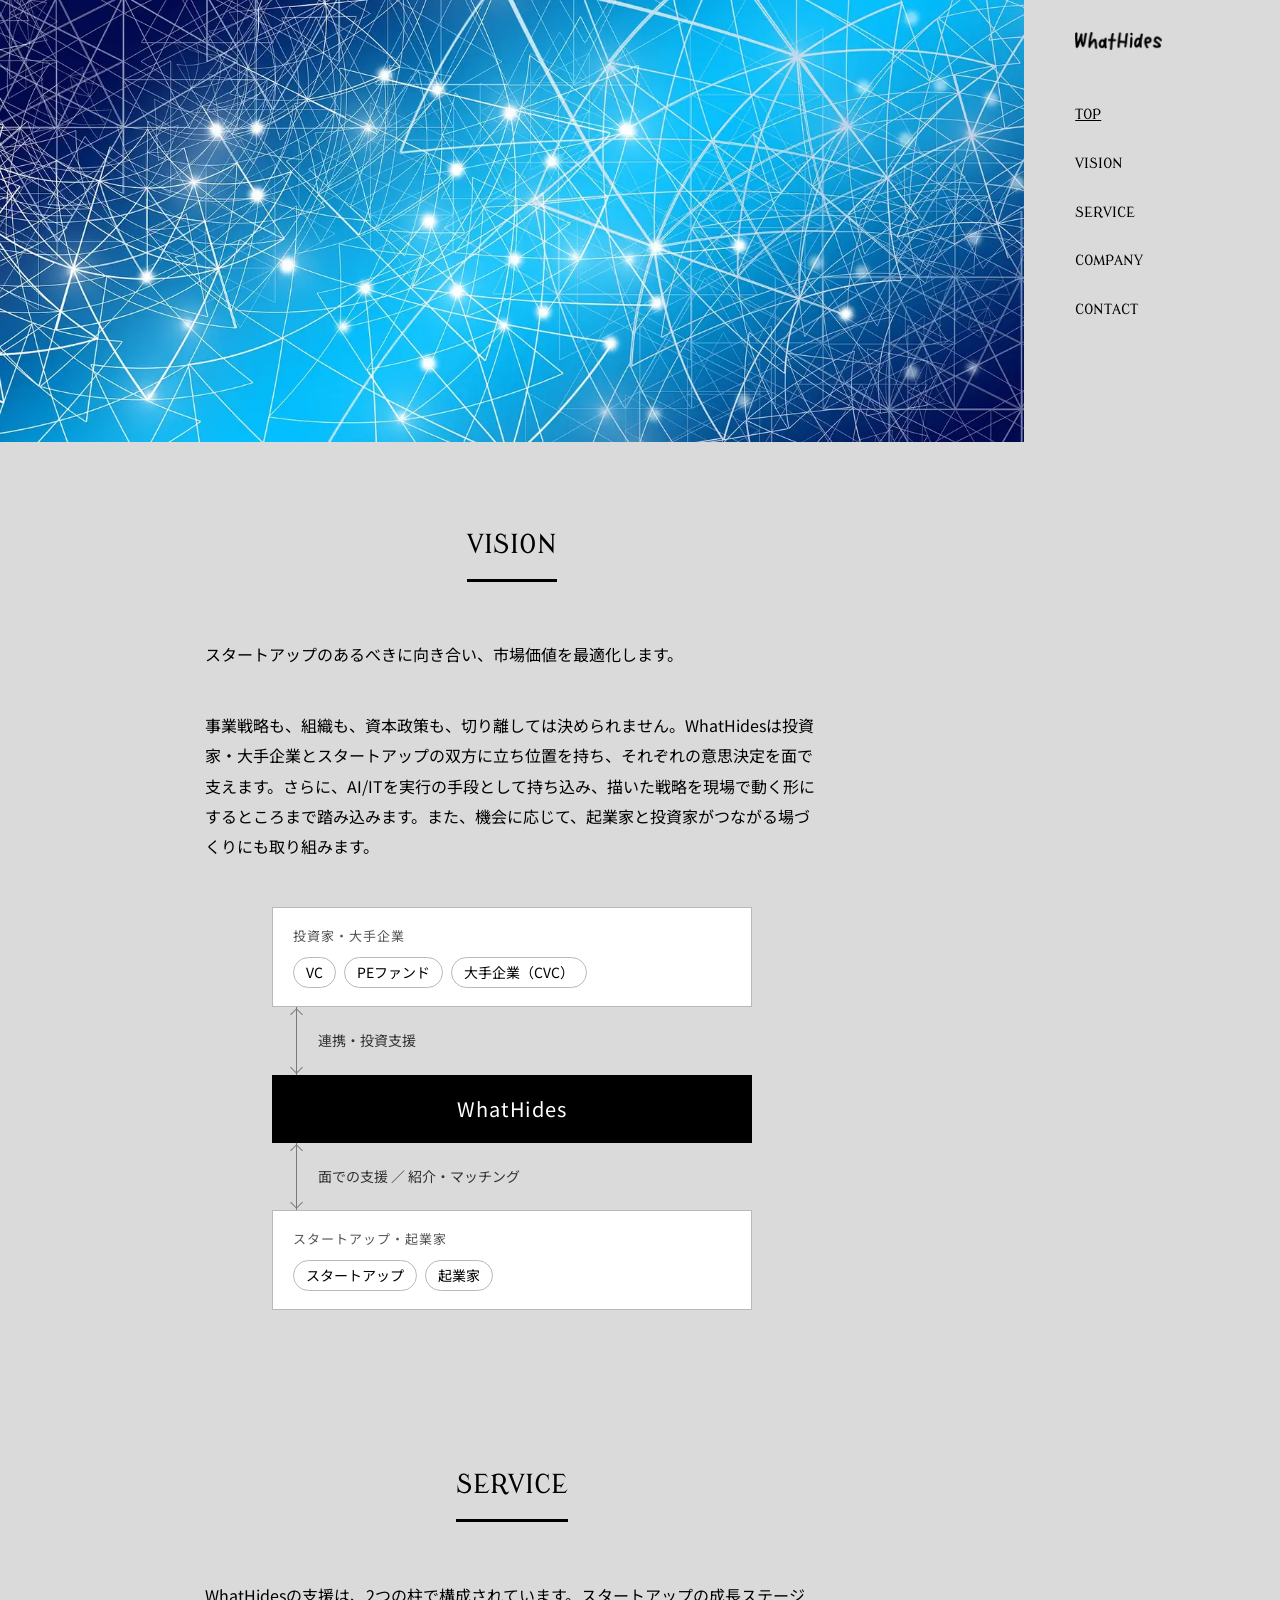
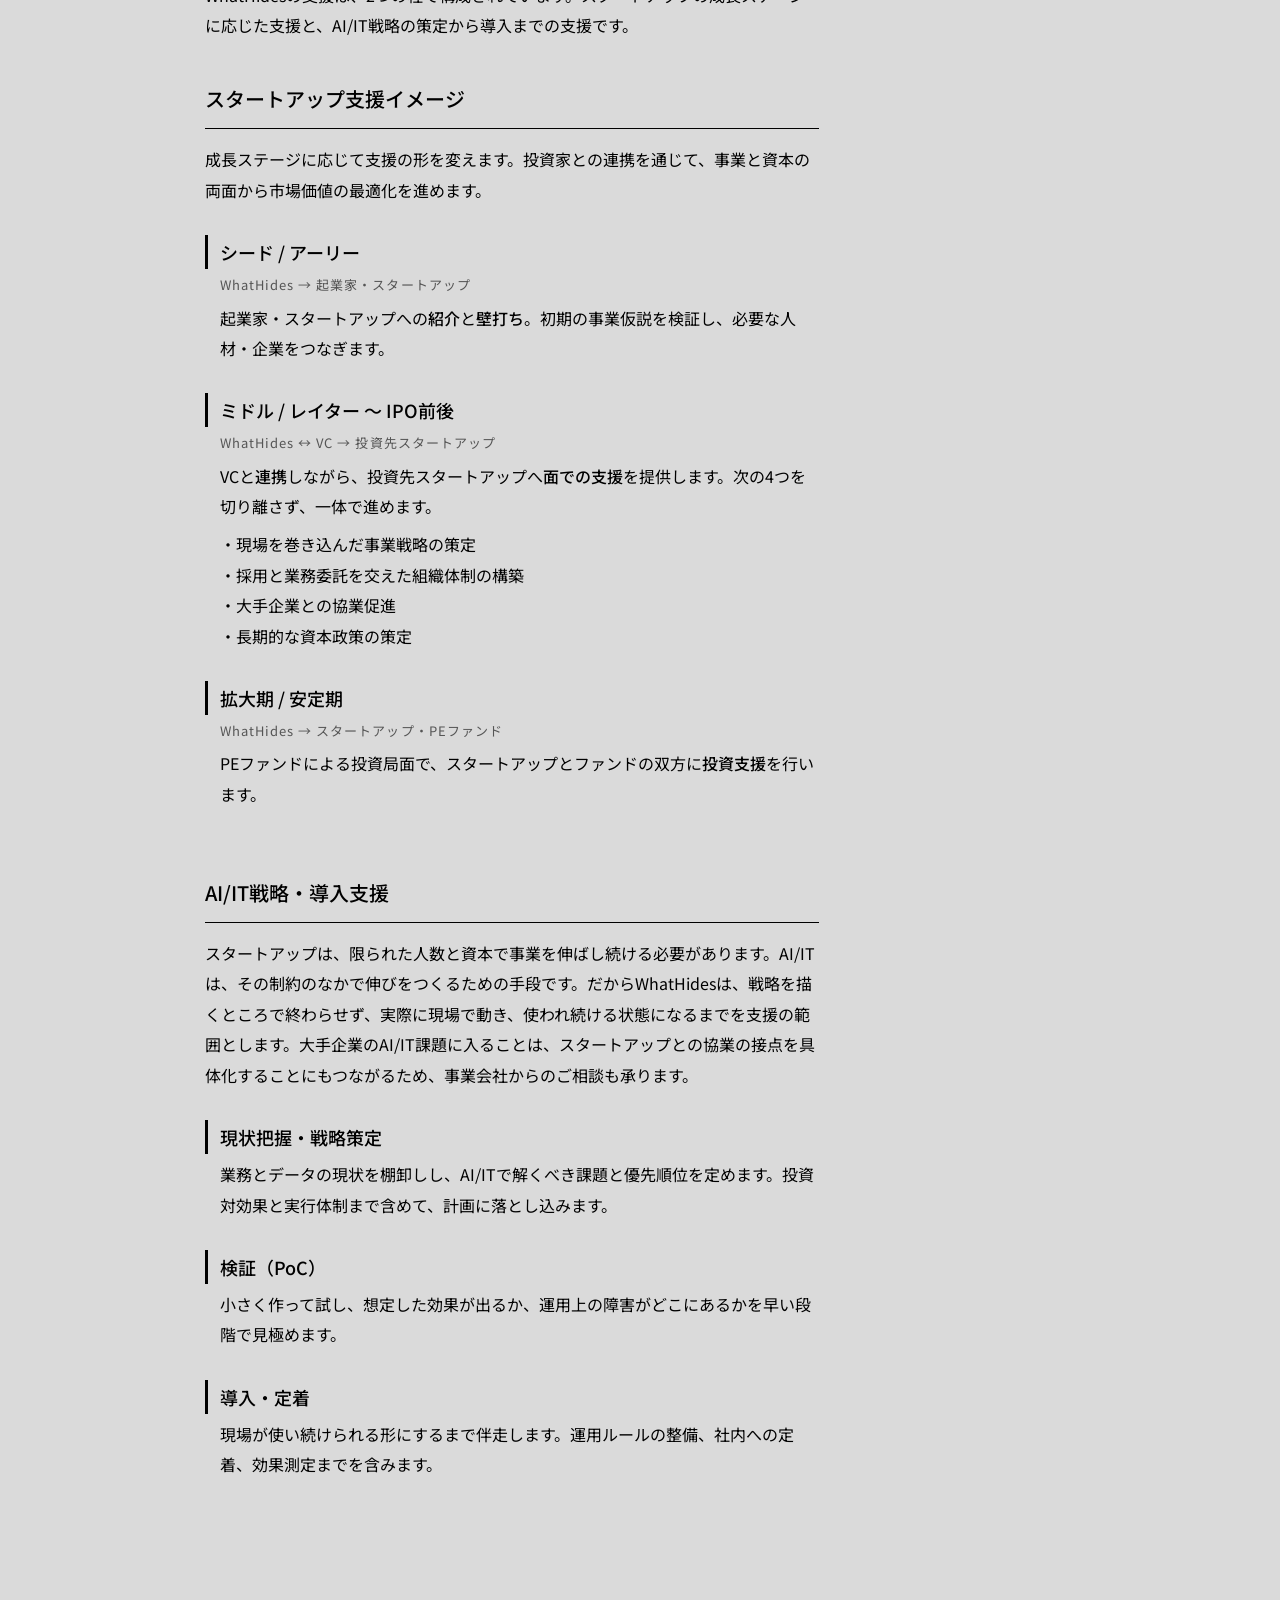
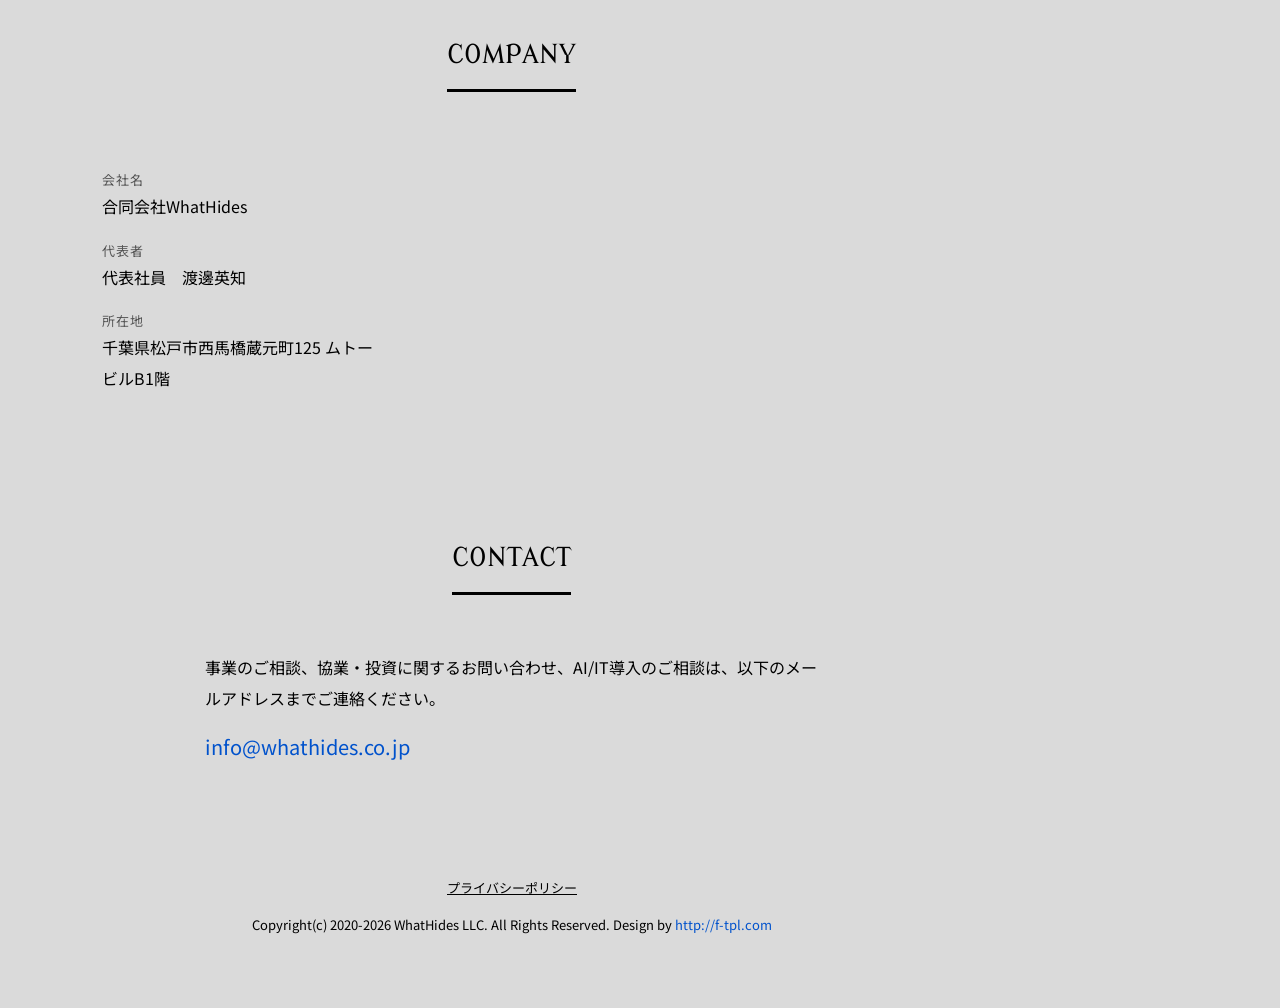
==== docs/index.html @ 78da0900 "微修正" ====
<!doctype html>
<html lang="ja">
<head>
  <meta charset="UTF-8">
  <meta name="description" content="WhatHidesは、スタートアップの事業戦略・組織体制・協業・資本政策を一体で支援し、投資ファンドと連携します。あわせて、AI/IT戦略の策定から導入・定着までを支援します。">
  <meta name="viewport" content="width=device-width, initial-scale=1">
  <title>WhatHides | スタートアップ支援とAI/IT戦略・導入支援</title>
  <link rel="canonical" href="https://whathides.co.jp/">

  <!-- OGP -->
  <meta property="og:type" content="website">
  <meta property="og:site_name" content="WhatHides">
  <meta property="og:url" content="https://whathides.co.jp/">
  <meta property="og:title" content="WhatHides | スタートアップ支援とAI/IT戦略・導入支援">
  <meta property="og:description" content="WhatHidesは、スタートアップの事業戦略・組織体制・協業・資本政策を一体で支援し、投資ファンドと連携します。あわせて、AI/IT戦略の策定から導入・定着までを支援します。">
  <meta property="og:image" content="https://whathides.co.jp/images/ogp.jpg">
  <meta property="og:image:width" content="1200">
  <meta property="og:image:height" content="630">
  <meta property="og:locale" content="ja_JP">
  <meta name="twitter:card" content="summary_large_image">

  <link rel="shortcut icon" type="image/x-icon" href="images/favicon.ico">
  <link rel="apple-touch-icon" href="images/apple-touch-icon.png">
  <meta name="theme-color" content="#dadada">
  <link rel="preconnect" href="https://fonts.googleapis.com">
  <link rel="preconnect" href="https://fonts.gstatic.com" crossorigin>
  <!-- 見出し用。使用する文字だけをサブセット取得する -->
  <link rel="stylesheet" href="https://fonts.googleapis.com/css2?family=Modern+Antiqua&text=TOPVISERCMANY&display=swap">
  <link rel="stylesheet" href="https://fonts.googleapis.com/css2?family=Noto+Sans+JP:wght@300;400;500&display=swap">
  <link rel="stylesheet" media="all" href="css/style.css">
  <script src="js/script.js" defer></script>

  <script type="application/ld+json">
  {
    "@context": "https://schema.org",
    "@type": "Organization",
    "name": "合同会社WhatHides",
    "alternateName": "WhatHides LLC",
    "url": "https://whathides.co.jp/",
    "logo": "https://whathides.co.jp/images/logoWhathides.png",
    "image": "https://whathides.co.jp/images/ogp.jpg",
    "description": "WhatHidesは、スタートアップの事業戦略・組織体制・協業・資本政策を一体で支援し、投資ファンドと連携します。あわせて、AI/IT戦略の策定から導入・定着までを支援します。",
    "email": "info@whathides.co.jp",
    "employee": {
      "@type": "Person",
      "name": "渡邊英知",
      "jobTitle": "代表社員"
    },
    "knowsAbout": [
      "スタートアップ支援",
      "事業戦略策定",
      "組織体制構築",
      "資本政策",
      "投資ファンドとの連携",
      "AI戦略策定",
      "IT戦略策定",
      "AI/IT導入支援"
    ],
    "address": {
      "@type": "PostalAddress",
      "addressCountry": "JP",
      "addressRegion": "千葉県",
      "addressLocality": "松戸市",
      "streetAddress": "西馬橋蔵元町125 ムトービルB1階"
    }
  }
  </script>
</head>

<body id="top">
  <a class="skipLink" href="#content">本文へスキップ</a>
  <div id="wrapper">

    <header id="sidebar">
      <div id="sidebarWrap">
        <h1><img src="images/logoWhathides.png" width="87" height="25" alt="WhatHides"></h1>
        <nav id="mainnav" aria-label="メインナビゲーション">
          <p id="menuWrap">
            <button type="button" id="menu" aria-expanded="false" aria-controls="navPanel" aria-label="メニューを開く">
              <span id="menuBtn"></span>
            </button>
          </p>
          <div class="panel" id="navPanel">
            <ul>
              <li><a href="#top">TOP</a></li>
              <li><a href="#vision">VISION</a></li>
              <li><a href="#service">SERVICE</a></li>
              <li><a href="#company">COMPANY</a></li>
              <li><a href="#contact">CONTACT</a></li>
            </ul>
          </div>
        </nav>
      </div>
    </header>

    <main id="content" tabindex="-1">
      <p id="mainImg">
        <picture>
          <source type="image/webp"
                  srcset="images/network-960.webp 960w, images/network-1440.webp 1440w, images/network-1920.webp 1920w"
                  sizes="(min-width: 800px) 80vw, 100vw">
          <img src="images/network.jpg"
               srcset="images/network-960.jpg 960w, images/network-1440.jpg 1440w, images/network.jpg 1920w"
               sizes="(min-width: 800px) 80vw, 100vw"
               width="1920" height="828" alt="" fetchpriority="high">
        </picture>
      </p>

      <!-- VISION -->
      <section id="vision">
        <header>
          <h2><span>VISION</span></h2>
        </header>
        <div class="innerS">
          <p class="lead">スタートアップのあるべきに向き合い、市場価値を最適化します。</p>
          <p>事業戦略も、組織も、資本政策も、切り離しては決められません。WhatHidesは投資家・大手企業とスタートアップの双方に立ち位置を持ち、それぞれの意思決定を面で支えます。さらに、AI/ITを実行の手段として持ち込み、描いた戦略を現場で動く形にするところまで踏み込みます。また、機会に応じて、起業家と投資家がつながる場づくりにも取り組みます。</p>

          <div class="diagram">
            <div class="tier">
              <p class="tierName">投資家・大手企業</p>
              <ul class="chips">
                <li>VC</li>
                <li>PEファンド</li>
                <li>大手企業（CVC）</li>
              </ul>
            </div>
            <p class="tierLink tierLinkBoth"><span>連携・投資支援</span></p>
            <div class="tier tierSelf">
              <p class="tierSelfName">WhatHides</p>
            </div>
            <p class="tierLink tierLinkBoth"><span>面での支援 ／ 紹介・マッチング</span></p>
            <div class="tier">
              <p class="tierName">スタートアップ・起業家</p>
              <ul class="chips">
                <li>スタートアップ</li>
                <li>起業家</li>
              </ul>
            </div>
          </div>
        </div>
      </section>
      <!-- // VISION -->

      <!-- SERVICE -->
      <section id="service">
        <header>
          <h2><span>SERVICE</span></h2>
        </header>
        <div class="innerS">
          <p class="lead">WhatHidesの支援は、2つの柱で構成されています。スタートアップの成長ステージに応じた支援と、AI/IT戦略の策定から導入までの支援です。</p>

          <div class="pillar">
            <h3>スタートアップ支援イメージ</h3>
            <p class="pillarLead">成長ステージに応じて支援の形を変えます。投資家との連携を通じて、事業と資本の両面から市場価値の最適化を進めます。</p>
            <ol class="stages">
              <li>
                <h4>シード / アーリー</h4>
                <p class="stageWho">WhatHides → 起業家・スタートアップ</p>
                <p>起業家・スタートアップへの<strong>紹介</strong>と<strong>壁打ち</strong>。初期の事業仮説を検証し、必要な人材・企業をつなぎます。</p>
              </li>
              <li>
                <h4>ミドル / レイター 〜 IPO前後</h4>
                <p class="stageWho">WhatHides ↔ VC → 投資先スタートアップ</p>
                <p>VCと<strong>連携</strong>しながら、投資先スタートアップへ<strong>面での支援</strong>を提供します。次の4つを切り離さず、一体で進めます。</p>
                <ul class="bullets">
                  <li>現場を巻き込んだ事業戦略の策定</li>
                  <li>採用と業務委託を交えた組織体制の構築</li>
                  <li>大手企業との協業促進</li>
                  <li>長期的な資本政策の策定</li>
                </ul>
              </li>
              <li>
                <h4>拡大期 / 安定期</h4>
                <p class="stageWho">WhatHides → スタートアップ・PEファンド</p>
                <p>PEファンドによる投資局面で、スタートアップとファンドの双方に<strong>投資支援</strong>を行います。</p>
              </li>
            </ol>
          </div>

          <div class="pillar">
            <h3>AI/IT戦略・導入支援</h3>
            <p class="pillarLead">スタートアップは、限られた人数と資本で事業を伸ばし続ける必要があります。AI/ITは、その制約のなかで伸びをつくるための手段です。だからWhatHidesは、戦略を描くところで終わらせず、実際に現場で動き、使われ続ける状態になるまでを支援の範囲とします。大手企業のAI/IT課題に入ることは、スタートアップとの協業の接点を具体化することにもつながるため、事業会社からのご相談も承ります。</p>
            <ol class="stages">
              <li>
                <h4>現状把握・戦略策定</h4>
                <p>業務とデータの現状を棚卸しし、AI/ITで解くべき課題と優先順位を定めます。投資対効果と実行体制まで含めて、計画に落とし込みます。</p>
              </li>
              <li>
                <h4>検証（PoC）</h4>
                <p>小さく作って試し、想定した効果が出るか、運用上の障害がどこにあるかを早い段階で見極めます。</p>
              </li>
              <li>
                <h4>導入・定着</h4>
                <p>現場が使い続けられる形にするまで伴走します。運用ルールの整備、社内への定着、効果測定までを含みます。</p>
              </li>
            </ol>
          </div>
        </div>
      </section>
      <!-- // SERVICE -->

      <!-- COMPANY -->
      <section id="company">
        <header>
          <h2><span>COMPANY</span></h2>
        </header>
        <div class="inner">
          <ul class="col2">
            <li>
              <dl class="companyInfo">
                <dt>会社名</dt>
                <dd>合同会社WhatHides</dd>
                <dt>代表者</dt>
                <dd>代表社員　渡邊英知</dd>
                <dt>所在地</dt>
                <dd>千葉県松戸市西馬橋蔵元町125 ムトービルB1階</dd>
              </dl>
            </li>
            <li>
              <div id="map">
                <!-- GOOGLE MAP -->
                <iframe
                  title="合同会社WhatHides 所在地の地図"
                  src="https://www.google.com/maps?output=embed&q=%E5%8D%83%E8%91%89%E7%9C%8C%E6%9D%BE%E6%88%B8%E5%B8%82%E8%A5%BF%E9%A6%AC%E6%A9%8B%E8%94%B5%E5%85%83%E7%94%BA125&z=17"
                  loading="lazy" referrerpolicy="no-referrer-when-downgrade" allowfullscreen></iframe>
                <!-- // GOOGLE MAP -->
              </div>
            </li>
          </ul>
        </div>
      </section>
      <!-- // COMPANY -->

      <!-- CONTACT -->
      <section id="contact">
        <header>
          <h2><span>CONTACT</span></h2>
        </header>
        <div class="innerS">
          <p>事業のご相談、協業・投資に関するお問い合わせ、AI/IT導入のご相談は、以下のメールアドレスまでご連絡ください。</p>
          <p class="mail"><a href="mailto:info@whathides.co.jp">info@whathides.co.jp</a></p>
        </div>
      </section>
      <!-- // CONTACT -->
    </main>

    <footer id="footer">
      <p class="footerNav"><a href="privacy.html">プライバシーポリシー</a></p>
      Copyright(c) 2020-2026 WhatHides LLC. All Rights Reserved. Design by <a href="http://f-tpl.com" target="_blank" rel="noopener noreferrer">http://f-tpl.com</a><!-- ←クレジット表記を外す場合はシリアルキーが必要です http://f-tpl.com/credit/ -->
    </footer>

  </div>

</body>
</html>
---- docs/css/style.css ----
/* Webフォントは index.html の <link> で読み込み（@import はレンダリングを直列化するため） */

/* reset */
body,div,dl,dt,dd,ul,ol,li,h1,h2,h3,h4,h5,h6,pre,form,fieldset,input,textarea,p,blockquote,th,td{margin:0;padding:0;}
address,caption,cite,code,dfn,em,strong,th,var{font-style:normal;}
ul{list-style:none;}
table{border-collapse:collapse;border-spacing:0;}
caption,th{text-align:left;}
q:before,q:after{content:'';}
object,embed{vertical-align:top;}
legend{display:none;}
h1,h2,h3,h4,h5,h6{font-size:100%;}
img,abbr,acronym,fieldset{border:0;}

html{
  scroll-behavior: smooth;
}

body{
  font: 16px/1.9 'Noto Sans JP', Arial, Verdana, 游ゴシック, YuGothic,'ヒラギノ角ゴ ProN W3', 'Hiragino Kaku Gothic ProN', メイリオ, Meiryo,sans-serif;
  font-weight: 400;
  -webkit-text-size-adjust:100%;
  overflow-x: hidden;
  color: #000;
  background: #dadada;
}

a{
  color: #0052cc;
  text-decoration: none;
}

a:hover{
  text-decoration: underline;
}

/* キーボード操作時のみフォーカスリングを表示する */
:focus:not(:focus-visible){
  outline: 0;
}

a:focus-visible, button:focus-visible{
  outline: 2px solid #0052cc;
  outline-offset: 3px;
}

/* キーボードで最初にフォーカスできる本文へのスキップリンク。
   フォーカスされるまでは画面外に置く */
.skipLink{
  position: absolute;
  left: 0;
  top: -100px;
  z-index: 1000;
  padding: 10px 20px;
  background: #fff;
  color: #0052cc;
  transition: top .2s;
}

.skipLink:focus{
  top: 0;
}

#content:focus{
  outline: 0;
}

/* アニメーションを抑制する設定を尊重する */
@media (prefers-reduced-motion: reduce){
  html{
    scroll-behavior: auto;
  }
  *, *:before, *:after{
    animation-duration: .01ms !important;
    animation-iteration-count: 1 !important;
    transition-duration: .01ms !important;
  }
}


/* ヘッダー
------------------------------------------------------------*/
#mainnav a{
  color: #000;
  font-family: 'Modern Antiqua', 'Noto Sans JP',serif;
}

#mainnav a.active{
  text-decoration: underline;
}

#menu{
  -webkit-appearance: none;
  appearance: none;
  background: none;
  border: 0;
  padding: 0;
  cursor: pointer;
}


/* フッター
------------------------------------------------------------*/
#footer{
  clear: both;
  padding: 50px 10px 50px 0;
  text-align: center;
  font-size: 13px;
}

#footer .footerNav{
  margin-bottom: 12px;
}

#footer .footerNav a{
  color: #000;
  text-decoration: underline;
}


/* 共通
------------------------------------------------------------*/
h1, h2{
  font-family: 'Modern Antiqua', 'Noto Sans JP',serif;
}

img{
  max-width: 100%;
  height: auto;
}

section{
  clear: both;
  /* 固定ヘッダーの分だけアンカー位置をずらす */
  scroll-margin-top: 70px;
}

section h2{
  width: 60%;
  margin: 70px auto;
  font-size: 26px;
  font-weight:normal;
  text-align: center;
}

section h2 span {
  padding-bottom: 20px;
  border-bottom: 3px solid #000;
}

.inner{
  width: 80%;
  margin: 0 auto;
  padding-bottom: 50px;
}

.innerS{
  width: 60%;
  margin: 0 auto;
  padding-bottom: 80px;
}


.bullets li{
  padding-left: 1em;
  text-indent: -1em;
}

.bullets li:before{
  content: "・";
}


/* VISION 関係図
   3つの層（投資家・大手企業／WhatHides／スタートアップ・起業家）を
   縦に積み、層のあいだを矢印つきの線でつなぐ。画像ではなくテキストで
   組むことで、検索エンジンにも読み取れる & 狭い画面でも崩れない。
------------------------------------------------------------*/
.diagram{
  max-width: 480px;
  margin: 45px auto 0;
}

.tier{
  padding: 18px 20px;
  background: #fff;
  border: 1px solid #b9b9b9;
}

.tierName{
  margin-bottom: 10px;
  color: #555;
  font-size: 13px;
  line-height: 1.6;
  letter-spacing: .08em;
}

.chips{
  display: flex;
  flex-wrap: wrap;
  gap: 8px;
}

.chips li{
  padding: 2px 12px;
  border: 1px solid #b9b9b9;
  border-radius: 999px;
  font-size: 14px;
  line-height: 1.8;
}

.tierSelf{
  background: #000;
  border-color: #000;
  color: #fff;
  text-align: center;
}

/* 見出し用 Modern Antiqua はサブセット取得のため小文字を含まない。
   ここは本文フォントのままにする */
.tierSelfName{
  font-size: 20px;
  line-height: 1.5;
  letter-spacing: .04em;
}

/* 層と層をつなぐ縦線。ラベルは線の右に置く */
.tierLink{
  position: relative;
  padding: 22px 0 22px 46px;
  color: #333;
  font-size: 14px;
  line-height: 1.7;
}

.tierLink:before{
  content: "";
  position: absolute;
  top: 0;
  bottom: 0;
  left: 24px;
  border-left: 1px solid #7a7a7a;
}

/* 下向きの矢じり */
.tierLink:after{
  content: "";
  position: absolute;
  bottom: 3px;
  left: 20px;
  width: 8px;
  height: 8px;
  border-right: 1px solid #7a7a7a;
  border-bottom: 1px solid #7a7a7a;
  transform: rotate(45deg);
}

/* 上下どちらにも向く関係。上向きの矢じりを内側の span で足す */
.tierLinkBoth > span:before{
  content: "";
  position: absolute;
  top: 3px;
  left: 20px;
  width: 8px;
  height: 8px;
  border-top: 1px solid #7a7a7a;
  border-left: 1px solid #7a7a7a;
  transform: rotate(45deg);
}


/* SERVICE
------------------------------------------------------------*/
.lead{
  margin-bottom: 40px;
}

.pillar{
  margin-bottom: 65px;
}

.pillar:last-child{
  margin-bottom: 0;
}

.pillar > h3{
  margin-bottom: 15px;
  padding-bottom: 10px;
  border-bottom: 1px solid #000;
  font-size: 20px;
  font-weight: 500;
}

.pillarLead{
  margin-bottom: 30px;
}

.stages{
  list-style: none;
}

.stages > li{
  padding-bottom: 30px;
}

.stages > li:last-child{
  padding-bottom: 0;
}

.stages h4{
  margin-bottom: 5px;
  padding-left: 12px;
  border-left: 3px solid #000;
  font-size: 18px;
  font-weight: 500;
}

/* h4 は border-left:3px + padding-left:12px で文字が 15px から始まる。
   同じ 15px に揃えて、見出しの下にぶら下がる一塊に見せる */
.stages p{
  padding-left: 15px;
}

/* 誰と誰のあいだの支援かを一行で示す（旧 service.png の内容） */
.stageWho{
  margin-bottom: 6px;
  color: #555;
  font-size: 13px;
  line-height: 1.7;
  letter-spacing: .08em;
}

.stages .bullets{
  margin-top: 8px;
  padding-left: 15px;
}

.stages strong{
  font-weight: 500;
}


/* COMPANY
------------------------------------------------------------*/
.companyInfo dt{
  color: #555;
  font-size: 13px;
  line-height: 1.7;
  letter-spacing: .08em;
}

.companyInfo dd{
  margin: 0 0 18px;
}

.companyInfo dd:last-child{
  margin-bottom: 0;
}

.col2 li{
  display: inline-block;
  width: 100%;
  margin: 20px 0;
}

#map iframe{
  display: block;
  width: 100%;
  aspect-ratio: 4 / 3;
  border: 0;
}


/* CONTACT
------------------------------------------------------------*/
#contact .mail{
  margin-top: 15px;
  font-size: 20px;
}


/* プライバシーポリシー
------------------------------------------------------------*/
#pageHeader{
  padding: 25px 0;
  border-bottom: 1px solid #ccc;
  text-align: center;
}

#pageHeader img{
  display: inline-block;
  vertical-align: top;
}

.policy h3{
  margin: 40px 0 10px;
  padding-left: 12px;
  border-left: 3px solid #000;
  font-size: 18px;
  font-weight: 500;
}

.policy h3:first-of-type{
  margin-top: 0;
}

.policy p{
  margin-bottom: 15px;
}

.policy ul{
  margin-bottom: 15px;
}

.policy ul li{
  padding-left: 1em;
  text-indent: -1em;
}

.policy ul li:before{
  content: "・";
}

.policy dl{
  margin-bottom: 15px;
}

.policy dt{
  font-weight: 500;
}

.policy dd{
  margin: 0 0 10px;
  padding-left: 1em;
}

.policy .policyMail{
  margin-bottom: 15px;
  padding-left: 1em;
  font-size: 18px;
}

.policy .revised{
  margin-top: 50px;
  text-align: right;
  font-size: 14px;
}


/* RESPONSIVE 設定
------------------------------------------------------------*/
/* ブレークポイントは 640/641 と 799/800 の 2 つ。
   幅の狭い順にブロックを並べる。
     〜640px   : スマートフォン
     〜799px   : スマートフォン・タブレット（ナビをハンバーガーに）
     641px〜   : タブレット以上
     800px〜   : PC（サイドバーを固定）                             */


/* 〜640px : スマートフォン
------------------------------------------------------------*/
@media only screen and (max-width: 640px){
  .innerS{
    width: 94%;
    padding-bottom: 30px;
  }
  .tier{
    padding: 15px 16px;
  }
  .tierLink{
    padding: 18px 0 18px 40px;
  }
  .pillar{
    margin-bottom: 50px;
  }
}


/* 〜799px : スマートフォン・タブレット
------------------------------------------------------------*/
@media only screen and (max-width: 799px){
  /* ヘッダーが position:fixed になるぶん、本文を下げて重なりを避ける
     （#sidebarWrap の height:60px + border-bottom:1px） */
  #content{
    padding-top: 61px;
  }

  #sidebar{
    position: fixed;
    width: 100%;
    z-index:500;
  }

  #sidebarWrap{
    position: relative;
    width: 100%;
    height: 60px;
    background: #dadada;
    border-bottom: 1px solid #ccc;
  }

  #sidebar h1{
    text-align: center;
    padding-top: 15px;
  }

  #sidebar h1 img{
    width: auto !important;
    max-height: 25px;
  }

  #menu{
    display: inline-block;
    position: relative;
    width: 40px;
    height: 40px;
    margin: 10px;
  }

  #menuBtn{
    display: block;
    position: absolute;
    top: 50%;
    left: 50%;
    width: 18px;
    height: 2px;
    margin: -1px 0 0 -7px;
    background: #000;
    transition: .2s;
  }

  #menuBtn:before, #menuBtn:after{
    display: block;
    content: "";
    position: absolute;
    top: 50%;
    left: 0;
    width: 18px;
    height: 2px;
    background: #000;
    transition: .3s;
  }

  #menuBtn:before{
    margin-top: -7px;
  }

  #menuBtn:after{
    margin-top: 5px;
  }

  #menuBtn.close{
    background: transparent;
  }

  #menuBtn.close:before, #menuBtn.close:after{
    margin-top: 0;
  }

  #menuBtn.close:before{
    transform: rotate(-45deg);
    -webkit-transform: rotate(-45deg);
  }

  #menuBtn.close:after{
    transform: rotate(-135deg);
    -webkit-transform: rotate(-135deg);
  }

  .panel{
    width: 100%;
    display: none;
    overflow: hidden;
    position: relative;
    left: 0;
    top: -10px;
    z-index: 100;
  }

  .panel.is-open{
    display: block;
  }

  #mainnav{
    position: absolute;
    top: 0;
    width: 100%;
    text-align: right;
  }

  #mainnav ul{
    border-bottom: 1px solid #ccc;
    background: #dadada;
    text-align: left;
  }

  #mainnav li a{
    position: relative;
    display: block;
    padding: 15px 25px;
    border-bottom: 1px solid #ccc;
    color: #000;
    font-weight: 400;
  }
  #mainnav li a:before{
    display: block;
    content: "";
    position: absolute;
    top: 50%;
    left: 5px;
    width: 6px;
    height: 6px;
    margin: -4px 0 0 0;
    border-top: solid 2px #000;
    border-right: solid 2px #000;
    -webkit-transform: rotate(45deg);
    transform: rotate(45deg);
  }
  section h2{
    margin: 55px auto;
  }
}


/* 641px〜 : タブレット以上
------------------------------------------------------------*/
@media only screen and (min-width: 641px){
  .col2 li{
    width: 60%;
    vertical-align: top;
  }
  .col2 li:first-child{
    width: 35%;
    padding-right: 4%;
  }
}


/* 800px〜 : PC
------------------------------------------------------------*/
@media only screen and (min-width: 800px){
  #wrapper{
    width: 100%;
  }

  #content{
    width: 80%;
  }

  #footer{
    width: 80%;
    padding: 30px 10px 70px 0;
  }

  /* 下層ページは固定サイドバーがないため、右に余白が寄らないよう中央に置く */
  .subpage #content,
  .subpage #footer{
    margin-left: auto;
    margin-right: auto;
  }

  #sidebar{
    width: 12%;
    position: fixed;
    top: 0;
    right: 4%;
    background: #dadada;
  }

  #menu{
    display:none;
  }

  #sidebar h1{
    padding: 30px 0;
  }

  #mainnav li{
    font-size: 14px;
    padding: 10px 0;
  }

  section{
    scroll-margin-top: 20px;
  }

  #map iframe{
    aspect-ratio: auto;
    height: 200px;
  }
}
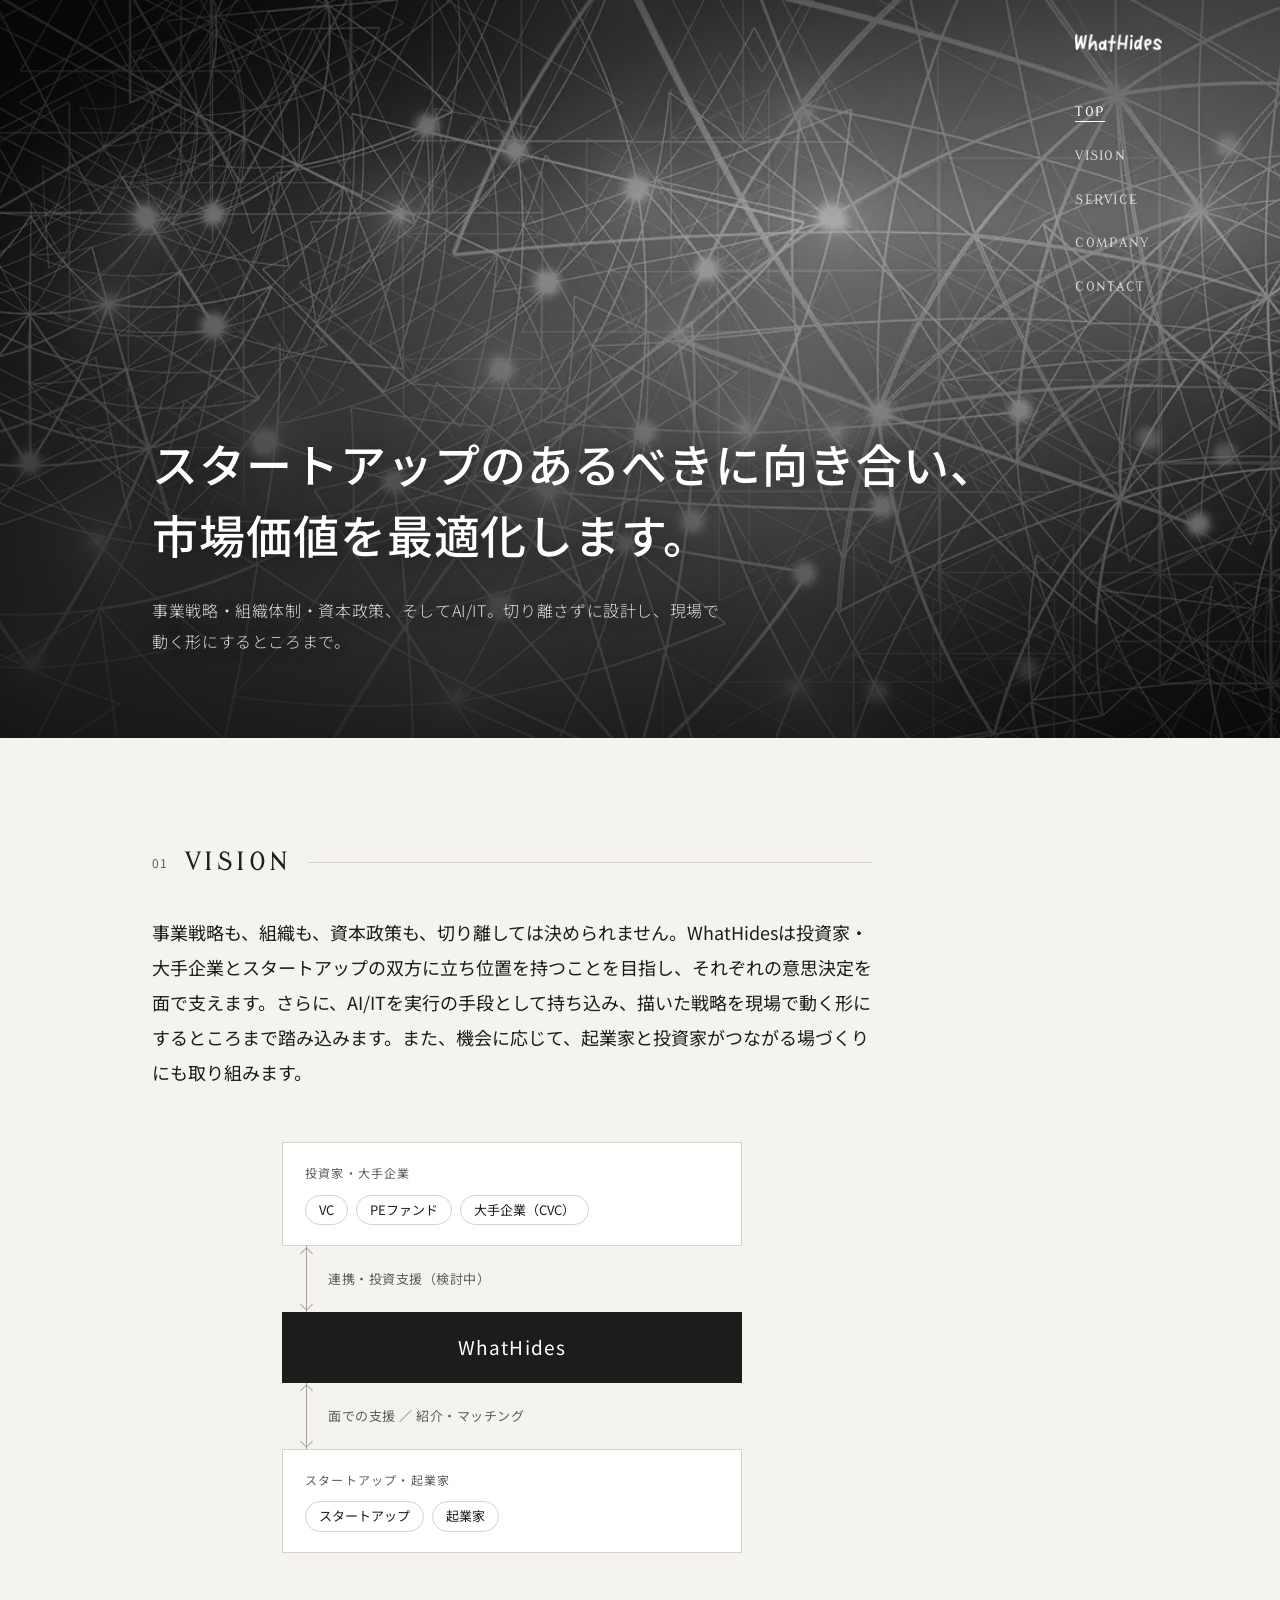
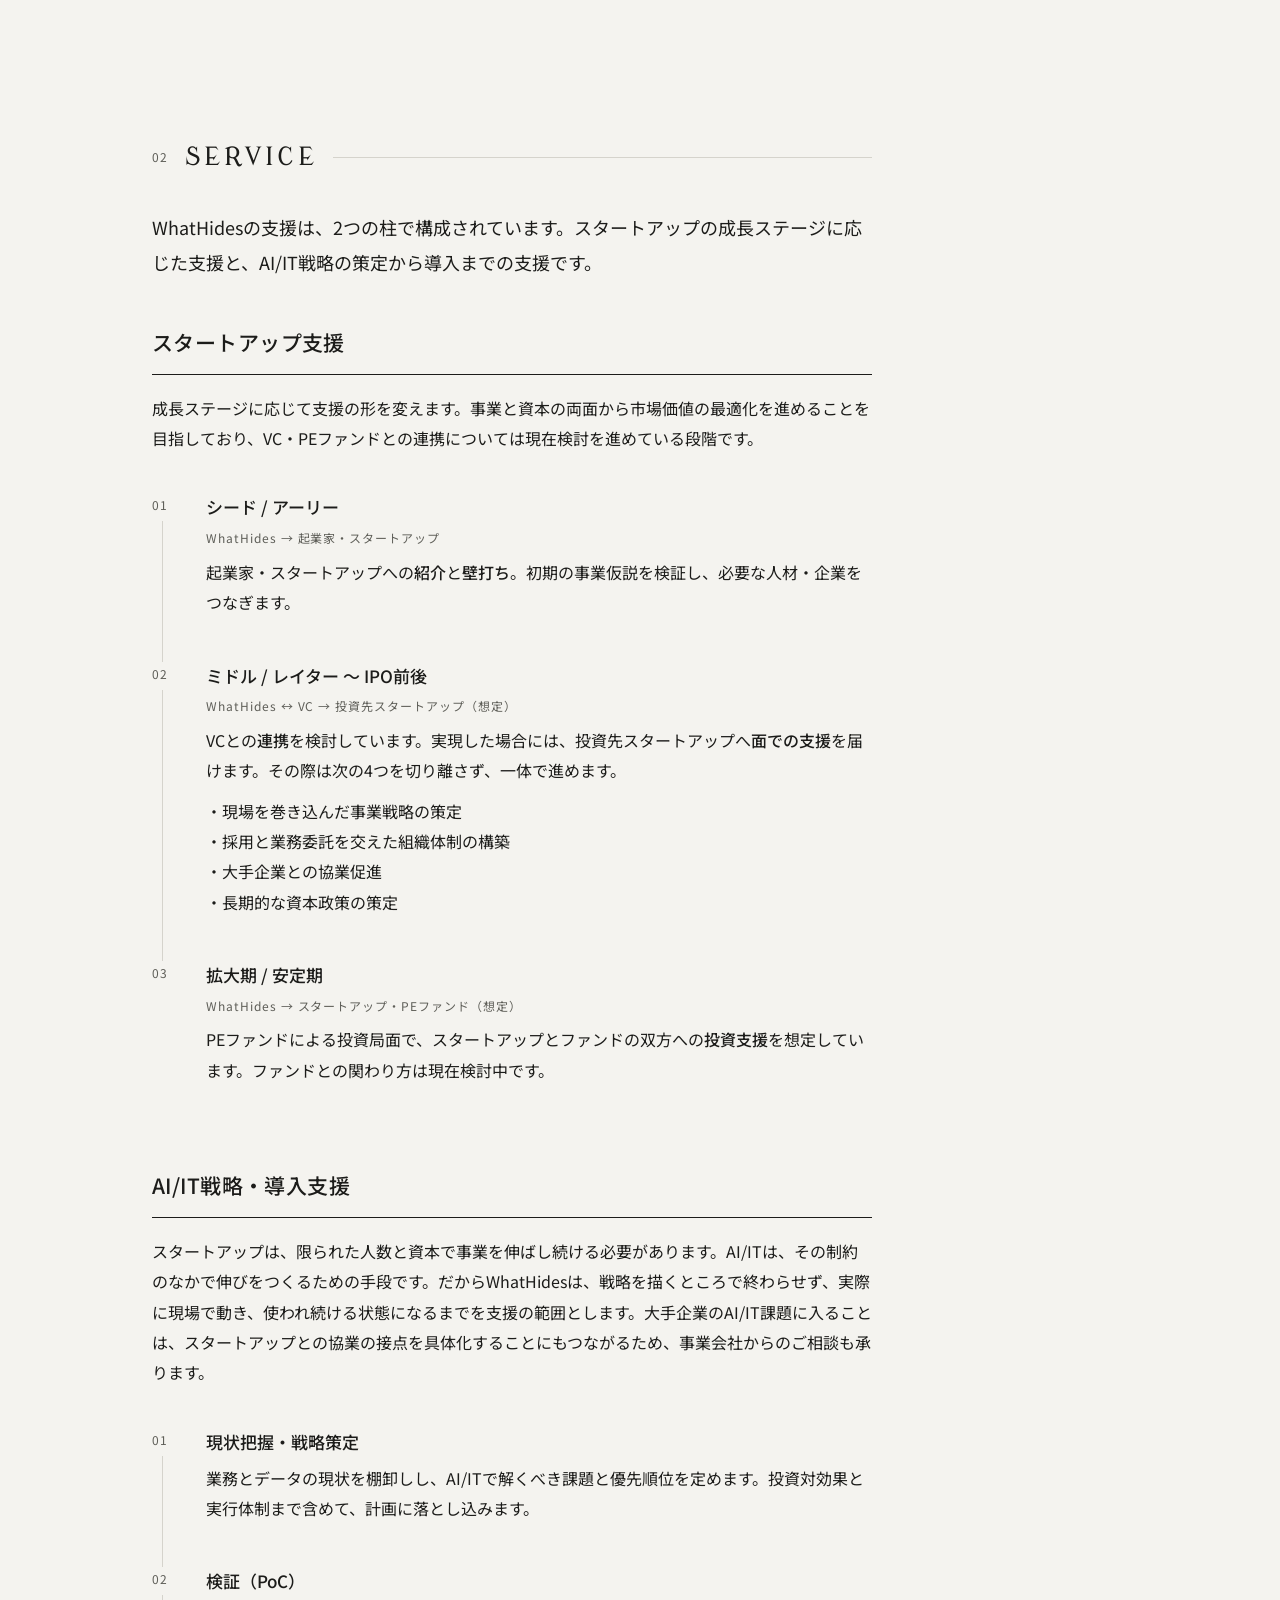
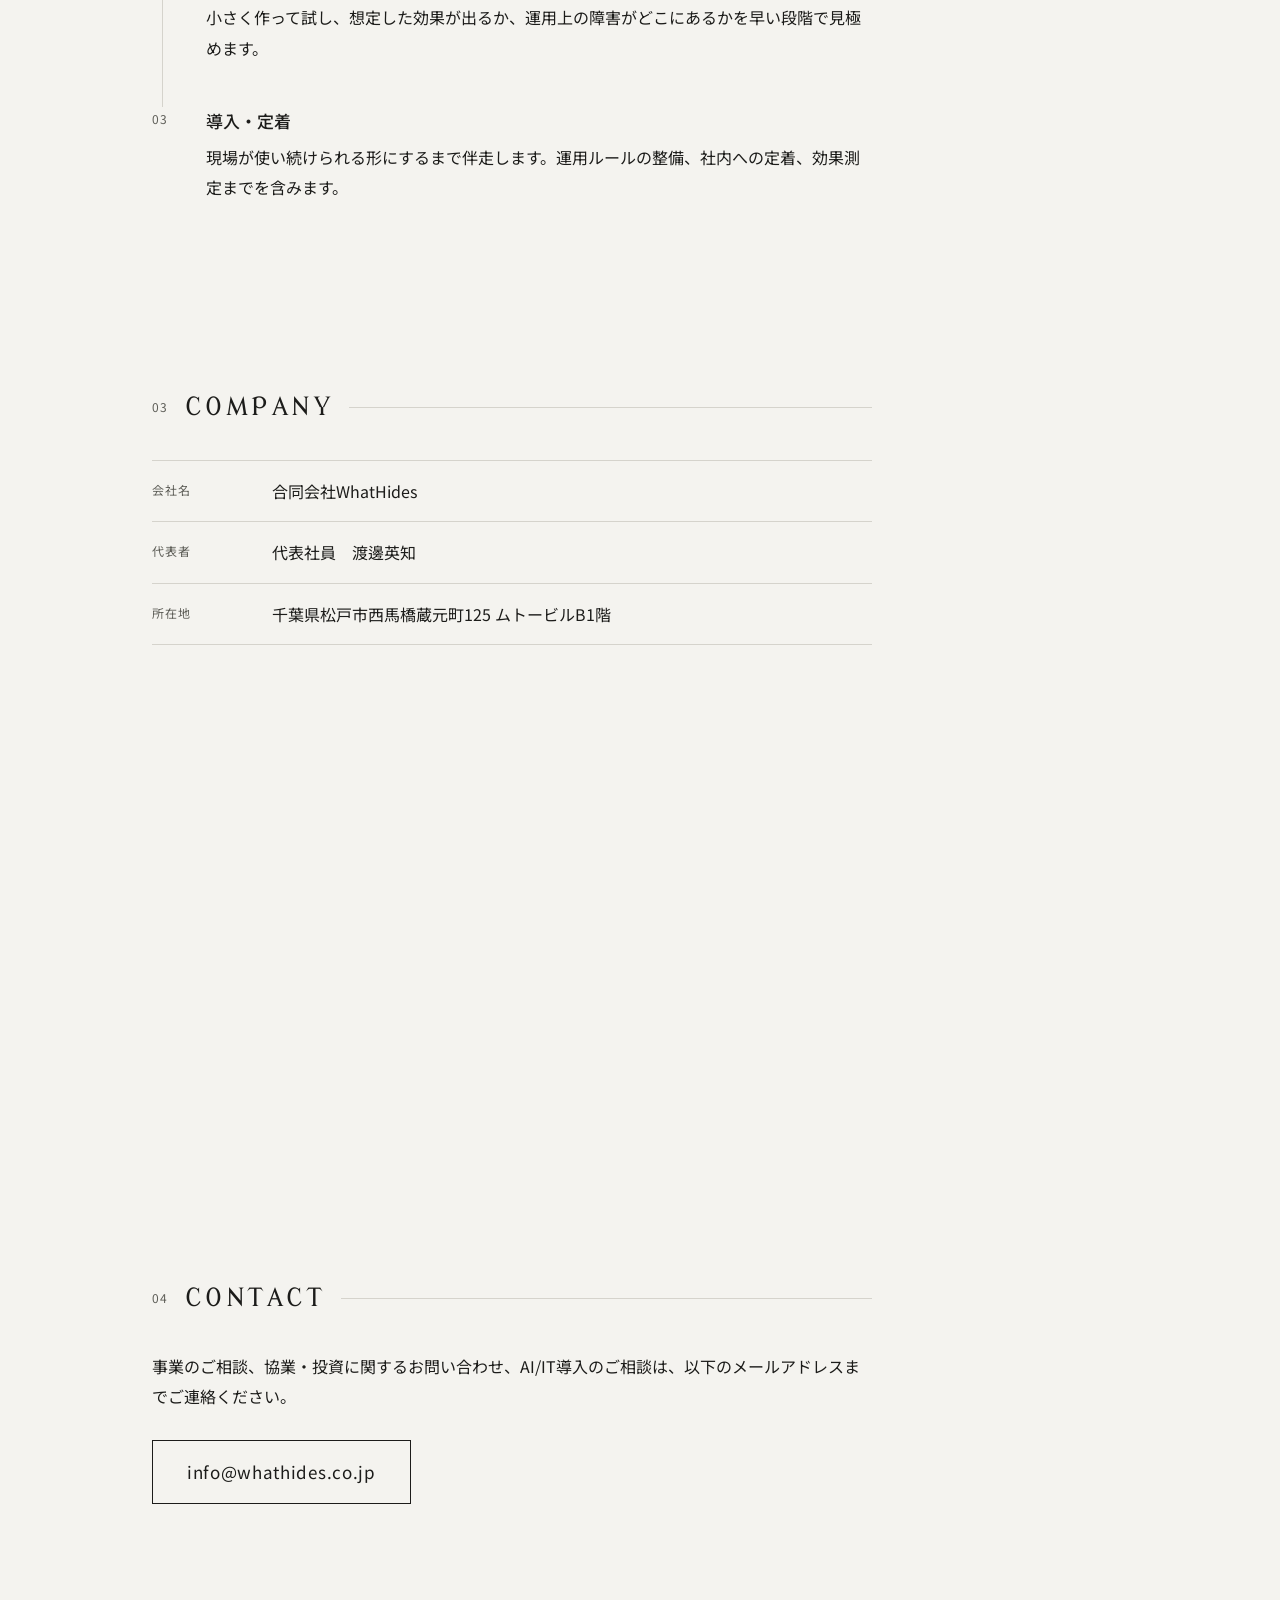
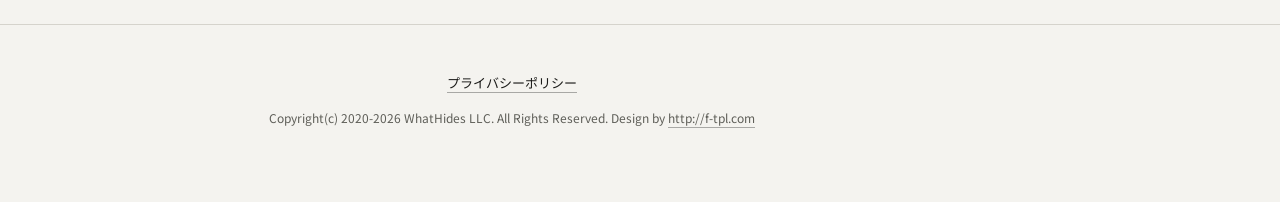
==== commit b0a007ba: "見栄え修正" ====
--- a/docs/index.html
+++ b/docs/index.html
@@ -2,7 +2,7 @@
 <html lang="ja">
 <head>
   <meta charset="UTF-8">
-  <meta name="description" content="WhatHidesは、スタートアップの事業戦略・組織体制・協業・資本政策を一体で支援し、投資ファンドと連携します。あわせて、AI/IT戦略の策定から導入・定着までを支援します。">
+  <meta name="description" content="WhatHidesは、スタートアップの事業戦略・組織体制・協業・資本政策を一体で支援します。投資ファンドとの連携も検討しています。あわせて、AI/IT戦略の策定から導入・定着までを支援します。">
   <meta name="viewport" content="width=device-width, initial-scale=1">
   <title>WhatHides | スタートアップ支援とAI/IT戦略・導入支援</title>
   <link rel="canonical" href="https://whathides.co.jp/">
@@ -12,7 +12,7 @@
   <meta property="og:site_name" content="WhatHides">
   <meta property="og:url" content="https://whathides.co.jp/">
   <meta property="og:title" content="WhatHides | スタートアップ支援とAI/IT戦略・導入支援">
-  <meta property="og:description" content="WhatHidesは、スタートアップの事業戦略・組織体制・協業・資本政策を一体で支援し、投資ファンドと連携します。あわせて、AI/IT戦略の策定から導入・定着までを支援します。">
+  <meta property="og:description" content="WhatHidesは、スタートアップの事業戦略・組織体制・協業・資本政策を一体で支援します。投資ファンドとの連携も検討しています。あわせて、AI/IT戦略の策定から導入・定着までを支援します。">
   <meta property="og:image" content="https://whathides.co.jp/images/ogp.jpg">
   <meta property="og:image:width" content="1200">
   <meta property="og:image:height" content="630">
@@ -21,7 +21,7 @@
 
   <link rel="shortcut icon" type="image/x-icon" href="images/favicon.ico">
   <link rel="apple-touch-icon" href="images/apple-touch-icon.png">
-  <meta name="theme-color" content="#dadada">
+  <meta name="theme-color" content="#f4f3ef">
   <link rel="preconnect" href="https://fonts.googleapis.com">
   <link rel="preconnect" href="https://fonts.gstatic.com" crossorigin>
   <!-- 見出し用。使用する文字だけをサブセット取得する -->
@@ -39,7 +39,7 @@
     "url": "https://whathides.co.jp/",
     "logo": "https://whathides.co.jp/images/logoWhathides.png",
     "image": "https://whathides.co.jp/images/ogp.jpg",
-    "description": "WhatHidesは、スタートアップの事業戦略・組織体制・協業・資本政策を一体で支援し、投資ファンドと連携します。あわせて、AI/IT戦略の策定から導入・定着までを支援します。",
+    "description": "WhatHidesは、スタートアップの事業戦略・組織体制・協業・資本政策を一体で支援します。投資ファンドとの連携も検討しています。あわせて、AI/IT戦略の策定から導入・定着までを支援します。",
     "email": "info@whathides.co.jp",
     "employee": {
       "@type": "Person",
@@ -67,7 +67,10 @@
   </script>
 </head>
 
-<body id="top">
+<!-- is-heroTop: ヘッダーがヒーロー画像に重なっている状態。script.js が
+     スクロールに応じて付け外しする。初期値をここに書いておくことで、
+     読み込み直後にナビが黒→白へちらつくのを防ぐ -->
+<body id="top" class="is-heroTop">
   <a class="skipLink" href="#content">本文へスキップ</a>
   <div id="wrapper">
 
@@ -94,26 +97,30 @@
     </header>
 
     <main id="content" tabindex="-1">
-      <p id="mainImg">
+      <div id="hero">
         <picture>
           <source type="image/webp"
                   srcset="images/network-960.webp 960w, images/network-1440.webp 1440w, images/network-1920.webp 1920w"
-                  sizes="(min-width: 800px) 80vw, 100vw">
+                  sizes="100vw">
           <img src="images/network.jpg"
                srcset="images/network-960.jpg 960w, images/network-1440.jpg 1440w, images/network.jpg 1920w"
-               sizes="(min-width: 800px) 80vw, 100vw"
+               sizes="100vw"
                width="1920" height="828" alt="" fetchpriority="high">
         </picture>
-      </p>
+        <div class="heroCopy">
+          <!-- 文節の途中で折り返らないよう、句点ごとに行を分ける -->
+          <p class="heroLead"><span>スタートアップのあるべきに向き合い、</span><span>市場価値を最適化します。</span></p>
+          <p class="heroSub">事業戦略・組織体制・資本政策、そしてAI/IT。切り離さずに設計し、現場で動く形にするところまで。</p>
+        </div>
+      </div>
 
       <!-- VISION -->
       <section id="vision">
-        <header>
-          <h2><span>VISION</span></h2>
-        </header>
-        <div class="innerS">
-          <p class="lead">スタートアップのあるべきに向き合い、市場価値を最適化します。</p>
-          <p>事業戦略も、組織も、資本政策も、切り離しては決められません。WhatHidesは投資家・大手企業とスタートアップの双方に立ち位置を持ち、それぞれの意思決定を面で支えます。さらに、AI/ITを実行の手段として持ち込み、描いた戦略を現場で動く形にするところまで踏み込みます。また、機会に応じて、起業家と投資家がつながる場づくりにも取り組みます。</p>
+        <header class="secHead">
+          <h2><span class="secNum">01</span><span class="secTitle">VISION</span></h2>
+        </header>
+        <div class="innerS">
+          <p class="lead">事業戦略も、組織も、資本政策も、切り離しては決められません。WhatHidesは投資家・大手企業とスタートアップの双方に立ち位置を持つことを目指し、それぞれの意思決定を面で支えます。さらに、AI/ITを実行の手段として持ち込み、描いた戦略を現場で動く形にするところまで踏み込みます。また、機会に応じて、起業家と投資家がつながる場づくりにも取り組みます。</p>
 
           <div class="diagram">
             <div class="tier">
@@ -124,7 +131,7 @@
                 <li>大手企業（CVC）</li>
               </ul>
             </div>
-            <p class="tierLink tierLinkBoth"><span>連携・投資支援</span></p>
+            <p class="tierLink tierLinkBoth"><span>連携・投資支援（検討中）</span></p>
             <div class="tier tierSelf">
               <p class="tierSelfName">WhatHides</p>
             </div>
@@ -143,15 +150,15 @@
 
       <!-- SERVICE -->
       <section id="service">
-        <header>
-          <h2><span>SERVICE</span></h2>
+        <header class="secHead">
+          <h2><span class="secNum">02</span><span class="secTitle">SERVICE</span></h2>
         </header>
         <div class="innerS">
           <p class="lead">WhatHidesの支援は、2つの柱で構成されています。スタートアップの成長ステージに応じた支援と、AI/IT戦略の策定から導入までの支援です。</p>
 
           <div class="pillar">
-            <h3>スタートアップ支援イメージ</h3>
-            <p class="pillarLead">成長ステージに応じて支援の形を変えます。投資家との連携を通じて、事業と資本の両面から市場価値の最適化を進めます。</p>
+            <h3>スタートアップ支援</h3>
+            <p class="pillarLead">成長ステージに応じて支援の形を変えます。事業と資本の両面から市場価値の最適化を進めることを目指しており、VC・PEファンドとの連携については現在検討を進めている段階です。</p>
             <ol class="stages">
               <li>
                 <h4>シード / アーリー</h4>
@@ -160,8 +167,8 @@
               </li>
               <li>
                 <h4>ミドル / レイター 〜 IPO前後</h4>
-                <p class="stageWho">WhatHides ↔ VC → 投資先スタートアップ</p>
-                <p>VCと<strong>連携</strong>しながら、投資先スタートアップへ<strong>面での支援</strong>を提供します。次の4つを切り離さず、一体で進めます。</p>
+                <p class="stageWho">WhatHides ↔ VC → 投資先スタートアップ（想定）</p>
+                <p>VCとの<strong>連携</strong>を検討しています。実現した場合には、投資先スタートアップへ<strong>面での支援</strong>を届けます。その際は次の4つを切り離さず、一体で進めます。</p>
                 <ul class="bullets">
                   <li>現場を巻き込んだ事業戦略の策定</li>
                   <li>採用と業務委託を交えた組織体制の構築</li>
@@ -171,8 +178,8 @@
               </li>
               <li>
                 <h4>拡大期 / 安定期</h4>
-                <p class="stageWho">WhatHides → スタートアップ・PEファンド</p>
-                <p>PEファンドによる投資局面で、スタートアップとファンドの双方に<strong>投資支援</strong>を行います。</p>
+                <p class="stageWho">WhatHides → スタートアップ・PEファンド（想定）</p>
+                <p>PEファンドによる投資局面で、スタートアップとファンドの双方への<strong>投資支援</strong>を想定しています。ファンドとの関わり方は現在検討中です。</p>
               </li>
             </ol>
           </div>
@@ -201,40 +208,35 @@
 
       <!-- COMPANY -->
       <section id="company">
-        <header>
-          <h2><span>COMPANY</span></h2>
-        </header>
-        <div class="inner">
-          <ul class="col2">
-            <li>
-              <dl class="companyInfo">
-                <dt>会社名</dt>
-                <dd>合同会社WhatHides</dd>
-                <dt>代表者</dt>
-                <dd>代表社員　渡邊英知</dd>
-                <dt>所在地</dt>
-                <dd>千葉県松戸市西馬橋蔵元町125 ムトービルB1階</dd>
-              </dl>
-            </li>
-            <li>
-              <div id="map">
-                <!-- GOOGLE MAP -->
-                <iframe
-                  title="合同会社WhatHides 所在地の地図"
-                  src="https://www.google.com/maps?output=embed&q=%E5%8D%83%E8%91%89%E7%9C%8C%E6%9D%BE%E6%88%B8%E5%B8%82%E8%A5%BF%E9%A6%AC%E6%A9%8B%E8%94%B5%E5%85%83%E7%94%BA125&z=17"
-                  loading="lazy" referrerpolicy="no-referrer-when-downgrade" allowfullscreen></iframe>
-                <!-- // GOOGLE MAP -->
-              </div>
-            </li>
-          </ul>
+        <header class="secHead">
+          <h2><span class="secNum">03</span><span class="secTitle">COMPANY</span></h2>
+        </header>
+        <div class="innerS">
+          <dl class="companyInfo">
+            <dt>会社名</dt>
+            <dd>合同会社WhatHides</dd>
+            <dt>代表者</dt>
+            <dd>代表社員　渡邊英知</dd>
+            <dt>所在地</dt>
+            <dd>千葉県松戸市西馬橋蔵元町125 ムトービルB1階</dd>
+          </dl>
+
+          <div id="map">
+            <!-- GOOGLE MAP -->
+            <iframe
+              title="合同会社WhatHides 所在地の地図"
+              src="https://www.google.com/maps?output=embed&q=%E5%8D%83%E8%91%89%E7%9C%8C%E6%9D%BE%E6%88%B8%E5%B8%82%E8%A5%BF%E9%A6%AC%E6%A9%8B%E8%94%B5%E5%85%83%E7%94%BA125&z=17"
+              loading="lazy" referrerpolicy="no-referrer-when-downgrade" allowfullscreen></iframe>
+            <!-- // GOOGLE MAP -->
+          </div>
         </div>
       </section>
       <!-- // COMPANY -->
 
       <!-- CONTACT -->
       <section id="contact">
-        <header>
-          <h2><span>CONTACT</span></h2>
+        <header class="secHead">
+          <h2><span class="secNum">04</span><span class="secTitle">CONTACT</span></h2>
         </header>
         <div class="innerS">
           <p>事業のご相談、協業・投資に関するお問い合わせ、AI/IT導入のご相談は、以下のメールアドレスまでご連絡ください。</p>
--- a/docs/css/style.css
+++ b/docs/css/style.css
@@ -12,6 +12,21 @@
 h1,h2,h3,h4,h5,h6{font-size:100%;}
 img,abbr,acronym,fieldset{border:0;}
 
+
+/* 配色
+   紙のようなオフホワイトを地色にし、文字は黒に近いグレー。
+   ヒーロー画像はモノクロ化して同じ無彩色の系統に揃える。
+------------------------------------------------------------*/
+:root{
+  --bg: #f4f3ef;
+  --fg: #1c1c1a;
+  --muted: #5e5e58;
+  --line: #d5d3cc;
+  --card: #fff;
+  /* 本文カラムの幅。全セクションでこの値に揃える */
+  --col: min(720px, 86%);
+}
+
 html{
   scroll-behavior: smooth;
 }
@@ -21,17 +36,21 @@
   font-weight: 400;
   -webkit-text-size-adjust:100%;
   overflow-x: hidden;
-  color: #000;
-  background: #dadada;
+  color: var(--fg);
+  background: var(--bg);
 }
 
 a{
-  color: #0052cc;
-  text-decoration: none;
+  color: var(--fg);
+  text-decoration: underline;
+  text-decoration-thickness: 1px;
+  text-underline-offset: 4px;
+  text-decoration-color: rgba(28,28,26,.35);
+  transition: text-decoration-color .2s;
 }
 
 a:hover{
-  text-decoration: underline;
+  text-decoration-color: currentColor;
 }
 
 /* キーボード操作時のみフォーカスリングを表示する */
@@ -40,7 +59,7 @@
 }
 
 a:focus-visible, button:focus-visible{
-  outline: 2px solid #0052cc;
+  outline: 2px solid var(--fg);
   outline-offset: 3px;
 }
 
@@ -52,8 +71,9 @@
   top: -100px;
   z-index: 1000;
   padding: 10px 20px;
-  background: #fff;
-  color: #0052cc;
+  background: var(--fg);
+  color: var(--bg);
+  text-decoration: none;
   transition: top .2s;
 }
 
@@ -79,14 +99,47 @@
 
 
 /* ヘッダー
-------------------------------------------------------------*/
+   ヒーロー画像に重なっている間は白抜き、スクロールして地色の上に
+   出たら黒に戻す。切り替えは script.js が body の is-heroTop で行う。
+   （HTML 側に初期値として付けてあるので、読み込み直後にちらつかない）
+------------------------------------------------------------*/
+#sidebar{
+  --headerFg: var(--fg);
+  transition: background-color .3s;
+}
+
+/* メニュー展開中は帯が地色で塗られるので、白抜きは解除する */
+body.is-heroTop:not(.is-menuOpen) #sidebar{
+  --headerFg: #fff;
+}
+
 #mainnav a{
-  color: #000;
+  color: var(--headerFg);
   font-family: 'Modern Antiqua', 'Noto Sans JP',serif;
+  letter-spacing: .1em;
+  text-decoration: none;
+  opacity: .75;
+  transition: opacity .2s, color .3s;
+}
+
+#mainnav a:hover,
+#mainnav a.active{
+  opacity: 1;
 }
 
 #mainnav a.active{
   text-decoration: underline;
+  text-underline-offset: 5px;
+  text-decoration-color: currentColor;
+}
+
+/* ロゴは黒文字・背景透過のPNG。ヒーローの上では反転して白にする */
+#sidebar h1 img{
+  transition: filter .3s;
+}
+
+body.is-heroTop:not(.is-menuOpen) #sidebar h1 img{
+  filter: invert(1);
 }
 
 #menu{
@@ -103,27 +156,109 @@
 ------------------------------------------------------------*/
 #footer{
   clear: both;
-  padding: 50px 10px 50px 0;
+  margin-top: 40px;
+  padding: 46px 0 64px;
+  border-top: 1px solid var(--line);
   text-align: center;
+  font-size: 12px;
+  line-height: 2;
+  color: var(--muted);
+}
+
+#footer a{
+  color: var(--muted);
+}
+
+#footer .footerNav{
+  margin-bottom: 10px;
   font-size: 13px;
 }
 
-#footer .footerNav{
-  margin-bottom: 12px;
-}
-
 #footer .footerNav a{
-  color: #000;
-  text-decoration: underline;
+  color: var(--fg);
+}
+
+
+/* ヒーロー
+   画像を全幅に敷き、モノクロ化したうえで暗幕を重ね、その上に
+   キャッチコピーを置く。#content は PC で幅80%なので、その 125%
+   ＝ ビューポート幅ちょうどに広げている（100vw を使うと
+   スクロールバーのぶんだけ横にはみ出すため）。
+------------------------------------------------------------*/
+#hero{
+  position: relative;
+  overflow: hidden;
+  height: clamp(440px, 82vh, 760px);
+  background: #12120f;
+}
+
+#hero > picture{
+  display: block;
+  height: 100%;
+}
+
+#hero img{
+  display: block;
+  width: 100%;
+  height: 100%;
+  object-fit: cover;
+  filter: grayscale(1) contrast(1.06) brightness(.82);
+}
+
+/* 暗幕。上はナビ、下と左はキャッチコピーを読ませるために濃くする */
+#hero:after{
+  content: "";
+  position: absolute;
+  inset: 0;
+  background:
+    linear-gradient(90deg, rgba(8,8,6,.5) 0%, rgba(8,8,6,0) 62%),
+    linear-gradient(180deg,
+      rgba(8,8,6,.55) 0%,
+      rgba(8,8,6,.20) 30%,
+      rgba(8,8,6,.46) 62%,
+      rgba(8,8,6,.76) 100%);
+}
+
+.heroCopy{
+  position: absolute;
+  z-index: 2;
+  left: 0;
+  right: 0;
+  bottom: 0;
+  padding: 0 7% 9vh;
+  color: #fff;
+}
+
+.heroLead{
+  max-width: 22em;
+  font-size: clamp(23px, 3.6vw, 46px);
+  font-weight: 500;
+  line-height: 1.55;
+  letter-spacing: .02em;
+  /* さらに折り返す幅では、文節の切れ目で改行させる（対応ブラウザのみ） */
+  word-break: auto-phrase;
+  text-shadow: 0 1px 28px rgba(0,0,0,.5);
+}
+
+.heroLead span{
+  display: block;
+}
+
+.heroSub{
+  max-width: 38em;
+  margin-top: 24px;
+  word-break: auto-phrase;
+  font-size: clamp(13px, 1.25vw, 16px);
+  font-weight: 300;
+  line-height: 1.95;
+  letter-spacing: .04em;
+  color: rgba(255,255,255,.86);
+  text-shadow: 0 1px 20px rgba(0,0,0,.45);
 }
 
 
 /* 共通
 ------------------------------------------------------------*/
-h1, h2{
-  font-family: 'Modern Antiqua', 'Noto Sans JP',serif;
-}
-
 img{
   max-width: 100%;
   height: auto;
@@ -132,34 +267,56 @@
 section{
   clear: both;
   /* 固定ヘッダーの分だけアンカー位置をずらす */
-  scroll-margin-top: 70px;
+  scroll-margin-top: 61px;
+}
+
+/* セクション見出し。番号 → 英字ラベル → 罫線 の順に並べ、
+   罫線が余った幅を埋める */
+.secHead{
+  width: var(--col);
+  margin: 0 auto;
+  padding: 104px 0 40px;
 }
 
 section h2{
-  width: 60%;
-  margin: 70px auto;
-  font-size: 26px;
-  font-weight:normal;
-  text-align: center;
-}
-
-section h2 span {
-  padding-bottom: 20px;
-  border-bottom: 3px solid #000;
-}
-
-.inner{
-  width: 80%;
-  margin: 0 auto;
-  padding-bottom: 50px;
-}
-
-.innerS{
-  width: 60%;
+  display: flex;
+  align-items: center;
+  gap: 16px;
+  font-weight: normal;
+}
+
+.secNum{
+  font-size: 12px;
+  letter-spacing: .12em;
+  line-height: 1;
+  color: var(--muted);
+}
+
+.secTitle{
+  font-family: 'Modern Antiqua', 'Noto Sans JP',serif;
+  font-size: 25px;
+  line-height: 1;
+  letter-spacing: .14em;
+}
+
+section h2:after{
+  content: "";
+  flex: 1;
+  height: 1px;
+  background: var(--line);
+}
+
+.inner, .innerS{
+  width: var(--col);
   margin: 0 auto;
   padding-bottom: 80px;
 }
 
+.lead{
+  margin-bottom: 46px;
+  font-size: 18px;
+  line-height: 1.95;
+}
 
 .bullets li{
   padding-left: 1em;
@@ -177,22 +334,22 @@
    組むことで、検索エンジンにも読み取れる & 狭い画面でも崩れない。
 ------------------------------------------------------------*/
 .diagram{
-  max-width: 480px;
-  margin: 45px auto 0;
+  max-width: 460px;
+  margin: 52px auto 0;
 }
 
 .tier{
-  padding: 18px 20px;
-  background: #fff;
-  border: 1px solid #b9b9b9;
+  padding: 20px 22px;
+  background: var(--card);
+  border: 1px solid var(--line);
 }
 
 .tierName{
-  margin-bottom: 10px;
-  color: #555;
-  font-size: 13px;
+  margin-bottom: 12px;
+  color: var(--muted);
+  font-size: 12px;
   line-height: 1.6;
-  letter-spacing: .08em;
+  letter-spacing: .1em;
 }
 
 .chips{
@@ -202,16 +359,16 @@
 }
 
 .chips li{
-  padding: 2px 12px;
-  border: 1px solid #b9b9b9;
+  padding: 2px 13px;
+  border: 1px solid var(--line);
   border-radius: 999px;
-  font-size: 14px;
-  line-height: 1.8;
+  font-size: 13px;
+  line-height: 1.9;
 }
 
 .tierSelf{
-  background: #000;
-  border-color: #000;
+  background: var(--fg);
+  border-color: var(--fg);
   color: #fff;
   text-align: center;
 }
@@ -219,18 +376,19 @@
 /* 見出し用 Modern Antiqua はサブセット取得のため小文字を含まない。
    ここは本文フォントのままにする */
 .tierSelfName{
-  font-size: 20px;
+  font-size: 19px;
   line-height: 1.5;
-  letter-spacing: .04em;
+  letter-spacing: .06em;
 }
 
 /* 層と層をつなぐ縦線。ラベルは線の右に置く */
 .tierLink{
   position: relative;
   padding: 22px 0 22px 46px;
-  color: #333;
-  font-size: 14px;
+  color: var(--muted);
+  font-size: 13px;
   line-height: 1.7;
+  letter-spacing: .04em;
 }
 
 .tierLink:before{
@@ -239,7 +397,7 @@
   top: 0;
   bottom: 0;
   left: 24px;
-  border-left: 1px solid #7a7a7a;
+  border-left: 1px solid #a5a29a;
 }
 
 /* 下向きの矢じり */
@@ -250,8 +408,8 @@
   left: 20px;
   width: 8px;
   height: 8px;
-  border-right: 1px solid #7a7a7a;
-  border-bottom: 1px solid #7a7a7a;
+  border-right: 1px solid #a5a29a;
+  border-bottom: 1px solid #a5a29a;
   transform: rotate(45deg);
 }
 
@@ -263,20 +421,16 @@
   left: 20px;
   width: 8px;
   height: 8px;
-  border-top: 1px solid #7a7a7a;
-  border-left: 1px solid #7a7a7a;
+  border-top: 1px solid #a5a29a;
+  border-left: 1px solid #a5a29a;
   transform: rotate(45deg);
 }
 
 
 /* SERVICE
 ------------------------------------------------------------*/
-.lead{
-  margin-bottom: 40px;
-}
-
 .pillar{
-  margin-bottom: 65px;
+  margin-bottom: 84px;
 }
 
 .pillar:last-child{
@@ -284,55 +438,79 @@
 }
 
 .pillar > h3{
-  margin-bottom: 15px;
-  padding-bottom: 10px;
-  border-bottom: 1px solid #000;
-  font-size: 20px;
+  margin-bottom: 18px;
+  padding-bottom: 14px;
+  border-bottom: 1px solid var(--fg);
+  font-size: 21px;
   font-weight: 500;
+  line-height: 1.6;
+  letter-spacing: .02em;
 }
 
 .pillarLead{
-  margin-bottom: 30px;
-}
-
+  margin-bottom: 40px;
+}
+
+/* ステップ。連番を左の余白に置き、次の項目まで縦線でつなぐ */
 .stages{
   list-style: none;
+  counter-reset: stage;
 }
 
 .stages > li{
-  padding-bottom: 30px;
+  position: relative;
+  margin-bottom: 44px;
+  padding-left: 54px;
 }
 
 .stages > li:last-child{
-  padding-bottom: 0;
+  margin-bottom: 0;
+}
+
+.stages > li:before{
+  counter-increment: stage;
+  content: counter(stage, decimal-leading-zero);
+  position: absolute;
+  left: 0;
+  top: 6px;
+  font-size: 12px;
+  letter-spacing: .12em;
+  line-height: 1;
+  color: var(--muted);
+}
+
+.stages > li:after{
+  content: "";
+  position: absolute;
+  left: 10px;
+  top: 28px;
+  bottom: -44px;
+  width: 1px;
+  background: var(--line);
+}
+
+.stages > li:last-child:after{
+  display: none;
 }
 
 .stages h4{
-  margin-bottom: 5px;
-  padding-left: 12px;
-  border-left: 3px solid #000;
-  font-size: 18px;
+  margin-bottom: 6px;
+  font-size: 17px;
   font-weight: 500;
-}
-
-/* h4 は border-left:3px + padding-left:12px で文字が 15px から始まる。
-   同じ 15px に揃えて、見出しの下にぶら下がる一塊に見せる */
-.stages p{
-  padding-left: 15px;
+  line-height: 1.7;
 }
 
 /* 誰と誰のあいだの支援かを一行で示す（旧 service.png の内容） */
 .stageWho{
-  margin-bottom: 6px;
-  color: #555;
-  font-size: 13px;
+  margin-bottom: 8px;
+  color: var(--muted);
+  font-size: 12px;
   line-height: 1.7;
   letter-spacing: .08em;
 }
 
 .stages .bullets{
-  margin-top: 8px;
-  padding-left: 15px;
+  margin-top: 10px;
 }
 
 .stages strong{
@@ -342,48 +520,70 @@
 
 /* COMPANY
 ------------------------------------------------------------*/
+.companyInfo{
+  display: grid;
+  grid-template-columns: 7.5em 1fr;
+}
+
+.companyInfo dt,
+.companyInfo dd{
+  padding: 15px 0;
+  border-top: 1px solid var(--line);
+}
+
 .companyInfo dt{
-  color: #555;
-  font-size: 13px;
-  line-height: 1.7;
-  letter-spacing: .08em;
-}
-
-.companyInfo dd{
-  margin: 0 0 18px;
-}
-
-.companyInfo dd:last-child{
-  margin-bottom: 0;
-}
-
-.col2 li{
-  display: inline-block;
-  width: 100%;
-  margin: 20px 0;
+  color: var(--muted);
+  font-size: 12px;
+  line-height: 2.4;
+  letter-spacing: .1em;
+}
+
+.companyInfo dt:last-of-type,
+.companyInfo dd:last-of-type{
+  border-bottom: 1px solid var(--line);
+}
+
+#map{
+  margin-top: 44px;
 }
 
 #map iframe{
   display: block;
   width: 100%;
-  aspect-ratio: 4 / 3;
+  aspect-ratio: 16 / 9;
   border: 0;
+  /* 地図の色みを落として、全体の無彩色に馴染ませる */
+  filter: grayscale(.35);
 }
 
 
 /* CONTACT
 ------------------------------------------------------------*/
 #contact .mail{
-  margin-top: 15px;
-  font-size: 20px;
+  margin-top: 28px;
+}
+
+#contact .mail a{
+  display: inline-block;
+  padding: 15px 34px;
+  border: 1px solid var(--fg);
+  font-size: 17px;
+  letter-spacing: .04em;
+  text-decoration: none;
+  transition: background-color .2s, color .2s;
+}
+
+#contact .mail a:hover{
+  background: var(--fg);
+  color: var(--bg);
 }
 
 
 /* プライバシーポリシー
 ------------------------------------------------------------*/
 #pageHeader{
-  padding: 25px 0;
-  border-bottom: 1px solid #ccc;
+  padding: 26px 0;
+  border-bottom: 1px solid var(--line);
   text-align: center;
 }
 
@@ -393,15 +593,12 @@
 }
 
 .policy h3{
-  margin: 40px 0 10px;
-  padding-left: 12px;
-  border-left: 3px solid #000;
-  font-size: 18px;
+  margin: 44px 0 12px;
+  padding-left: 14px;
+  border-left: 2px solid var(--fg);
+  font-size: 17px;
   font-weight: 500;
-}
-
-.policy h3:first-of-type{
-  margin-top: 0;
+  line-height: 1.7;
 }
 
 .policy p{
@@ -437,41 +634,59 @@
 .policy .policyMail{
   margin-bottom: 15px;
   padding-left: 1em;
-  font-size: 18px;
+  font-size: 17px;
 }
 
 .policy .revised{
   margin-top: 50px;
   text-align: right;
-  font-size: 14px;
+  font-size: 13px;
+  color: var(--muted);
 }
 
 
 /* RESPONSIVE 設定
 ------------------------------------------------------------*/
-/* ブレークポイントは 640/641 と 799/800 の 2 つ。
+/* ブレークポイントは 640 と 799/800 の 2 つ。
    幅の狭い順にブロックを並べる。
      〜640px   : スマートフォン
      〜799px   : スマートフォン・タブレット（ナビをハンバーガーに）
-     641px〜   : タブレット以上
      800px〜   : PC（サイドバーを固定）                             */
 
 
 /* 〜640px : スマートフォン
 ------------------------------------------------------------*/
 @media only screen and (max-width: 640px){
-  .innerS{
-    width: 94%;
-    padding-bottom: 30px;
+  .secHead{
+    padding: 76px 0 32px;
+  }
+  .secTitle{
+    font-size: 22px;
+  }
+  .inner, .innerS{
+    padding-bottom: 64px;
+  }
+  .lead{
+    margin-bottom: 36px;
+    font-size: 17px;
   }
   .tier{
-    padding: 15px 16px;
+    padding: 16px 18px;
   }
   .tierLink{
-    padding: 18px 0 18px 40px;
+    padding: 18px 0 18px 42px;
   }
   .pillar{
-    margin-bottom: 50px;
+    margin-bottom: 64px;
+  }
+  .companyInfo{
+    grid-template-columns: 5.5em 1fr;
+  }
+  #map iframe{
+    aspect-ratio: 4 / 3;
+  }
+  .heroCopy{
+    padding-bottom: 7vh;
   }
 }
 
@@ -479,24 +694,26 @@
 /* 〜799px : スマートフォン・タブレット
 ------------------------------------------------------------*/
 @media only screen and (max-width: 799px){
-  /* ヘッダーが position:fixed になるぶん、本文を下げて重なりを避ける
-     （#sidebarWrap の height:60px + border-bottom:1px） */
-  #content{
-    padding-top: 61px;
-  }
-
   #sidebar{
     position: fixed;
     width: 100%;
     z-index:500;
   }
 
+  /* ヒーローの上では帯を透過させ、画像を天地いっぱいに見せる。
+     スクロール後とメニュー展開中だけ地色で塗る */
   #sidebarWrap{
     position: relative;
     width: 100%;
     height: 60px;
-    background: #dadada;
-    border-bottom: 1px solid #ccc;
+    border-bottom: 1px solid transparent;
+    transition: background-color .3s, border-color .3s;
+  }
+
+  body:not(.is-heroTop) #sidebarWrap,
+  body.is-menuOpen #sidebarWrap{
+    background: var(--bg);
+    border-bottom-color: var(--line);
   }
 
   #sidebar h1{
@@ -525,7 +742,7 @@
     width: 18px;
     height: 2px;
     margin: -1px 0 0 -7px;
-    background: #000;
+    background: var(--headerFg);
     transition: .2s;
   }
 
@@ -537,7 +754,7 @@
     left: 0;
     width: 18px;
     height: 2px;
-    background: #000;
+    background: var(--headerFg);
     transition: .3s;
   }
 
@@ -589,49 +806,40 @@
   }
 
   #mainnav ul{
-    border-bottom: 1px solid #ccc;
-    background: #dadada;
+    border-bottom: 1px solid var(--line);
+    background: var(--bg);
     text-align: left;
   }
 
+  /* 展開中のパネル内は常に地色の上なので、白抜きにはしない */
   #mainnav li a{
     position: relative;
     display: block;
-    padding: 15px 25px;
-    border-bottom: 1px solid #ccc;
-    color: #000;
+    padding: 15px 25px 15px 30px;
+    border-bottom: 1px solid var(--line);
+    color: var(--fg);
     font-weight: 400;
-  }
+    opacity: 1;
+  }
+
   #mainnav li a:before{
     display: block;
     content: "";
     position: absolute;
     top: 50%;
-    left: 5px;
+    left: 8px;
     width: 6px;
     height: 6px;
     margin: -4px 0 0 0;
-    border-top: solid 2px #000;
-    border-right: solid 2px #000;
+    border-top: solid 1px var(--fg);
+    border-right: solid 1px var(--fg);
     -webkit-transform: rotate(45deg);
     transform: rotate(45deg);
   }
-  section h2{
-    margin: 55px auto;
-  }
-}
-
-
-/* 641px〜 : タブレット以上
-------------------------------------------------------------*/
-@media only screen and (min-width: 641px){
-  .col2 li{
-    width: 60%;
-    vertical-align: top;
-  }
-  .col2 li:first-child{
-    width: 35%;
-    padding-right: 4%;
+
+  /* 下層ページはヘッダーが固定ではないので、上の余白は不要 */
+  .subpage .secHead{
+    padding-top: 56px;
   }
 }
 
@@ -643,13 +851,38 @@
     width: 100%;
   }
 
+  /* 右の固定ナビのぶんの領域を空けておく */
   #content{
     width: 80%;
   }
 
+  /* ヒーローだけはその外へ広げて全幅にする（80% × 1.25 = 100%） */
+  #hero{
+    width: 125%;
+  }
+
+  .heroCopy{
+    /* 本文カラムの左端に揃える */
+    padding-left: max(7%, calc((80vw - 720px) / 2));
+    padding-right: 20vw;
+  }
+
+  /* 本文と同じ 80% の箱に置いて文字の中心を揃えつつ、
+     区切り線だけはヒーローと同じ要領で全幅に伸ばす */
   #footer{
+    position: relative;
     width: 80%;
-    padding: 30px 10px 70px 0;
+    padding: 46px 0 72px;
+    border-top: 0;
+  }
+
+  #footer:before{
+    content: "";
+    position: absolute;
+    top: 0;
+    left: 0;
+    width: 125%;
+    border-top: 1px solid var(--line);
   }
 
   /* 下層ページは固定サイドバーがないため、右に余白が寄らないよう中央に置く */
@@ -664,7 +897,7 @@
     position: fixed;
     top: 0;
     right: 4%;
-    background: #dadada;
+    z-index: 500;
   }
 
   #menu{
@@ -676,16 +909,15 @@
   }
 
   #mainnav li{
-    font-size: 14px;
-    padding: 10px 0;
+    font-size: 13px;
+    padding: 9px 0;
   }
 
   section{
-    scroll-margin-top: 20px;
-  }
-
-  #map iframe{
-    aspect-ratio: auto;
-    height: 200px;
-  }
-}
+    scroll-margin-top: 40px;
+  }
+
+  .secHead{
+    padding-top: 112px;
+  }
+}
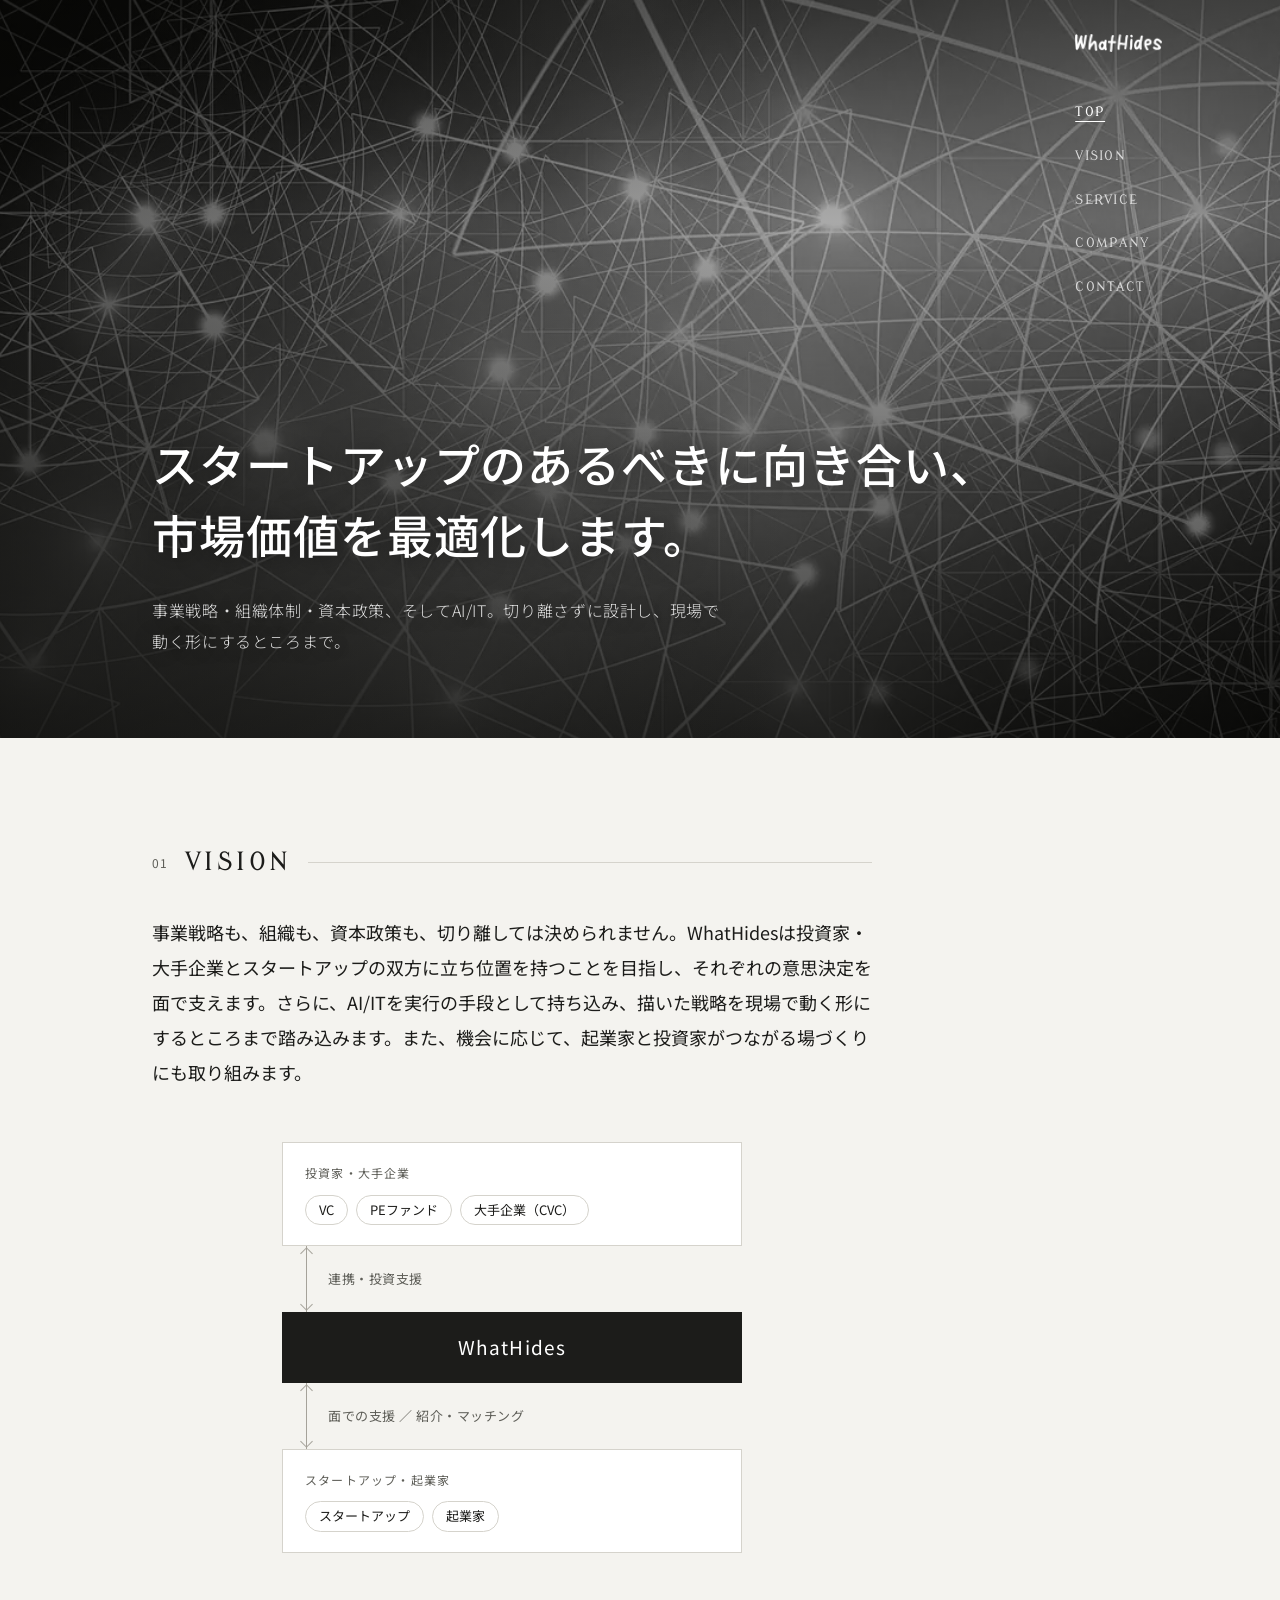
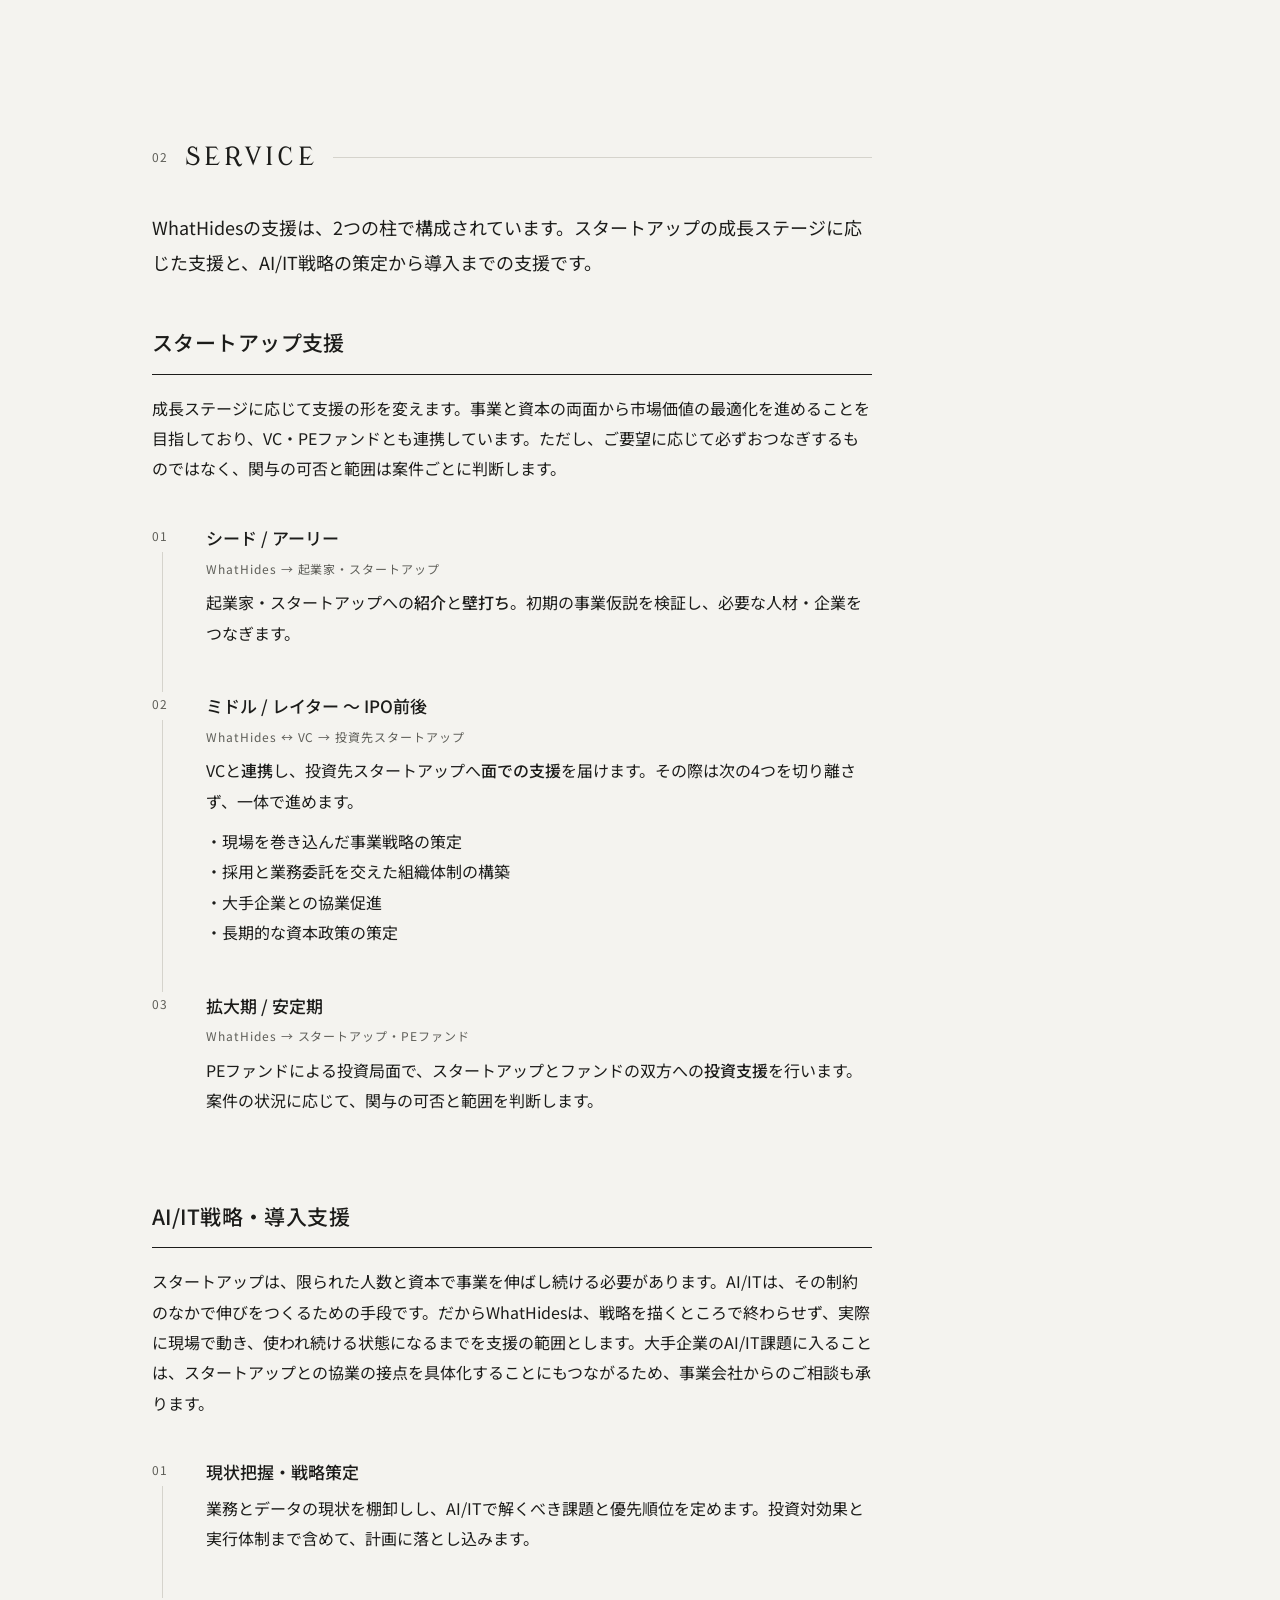
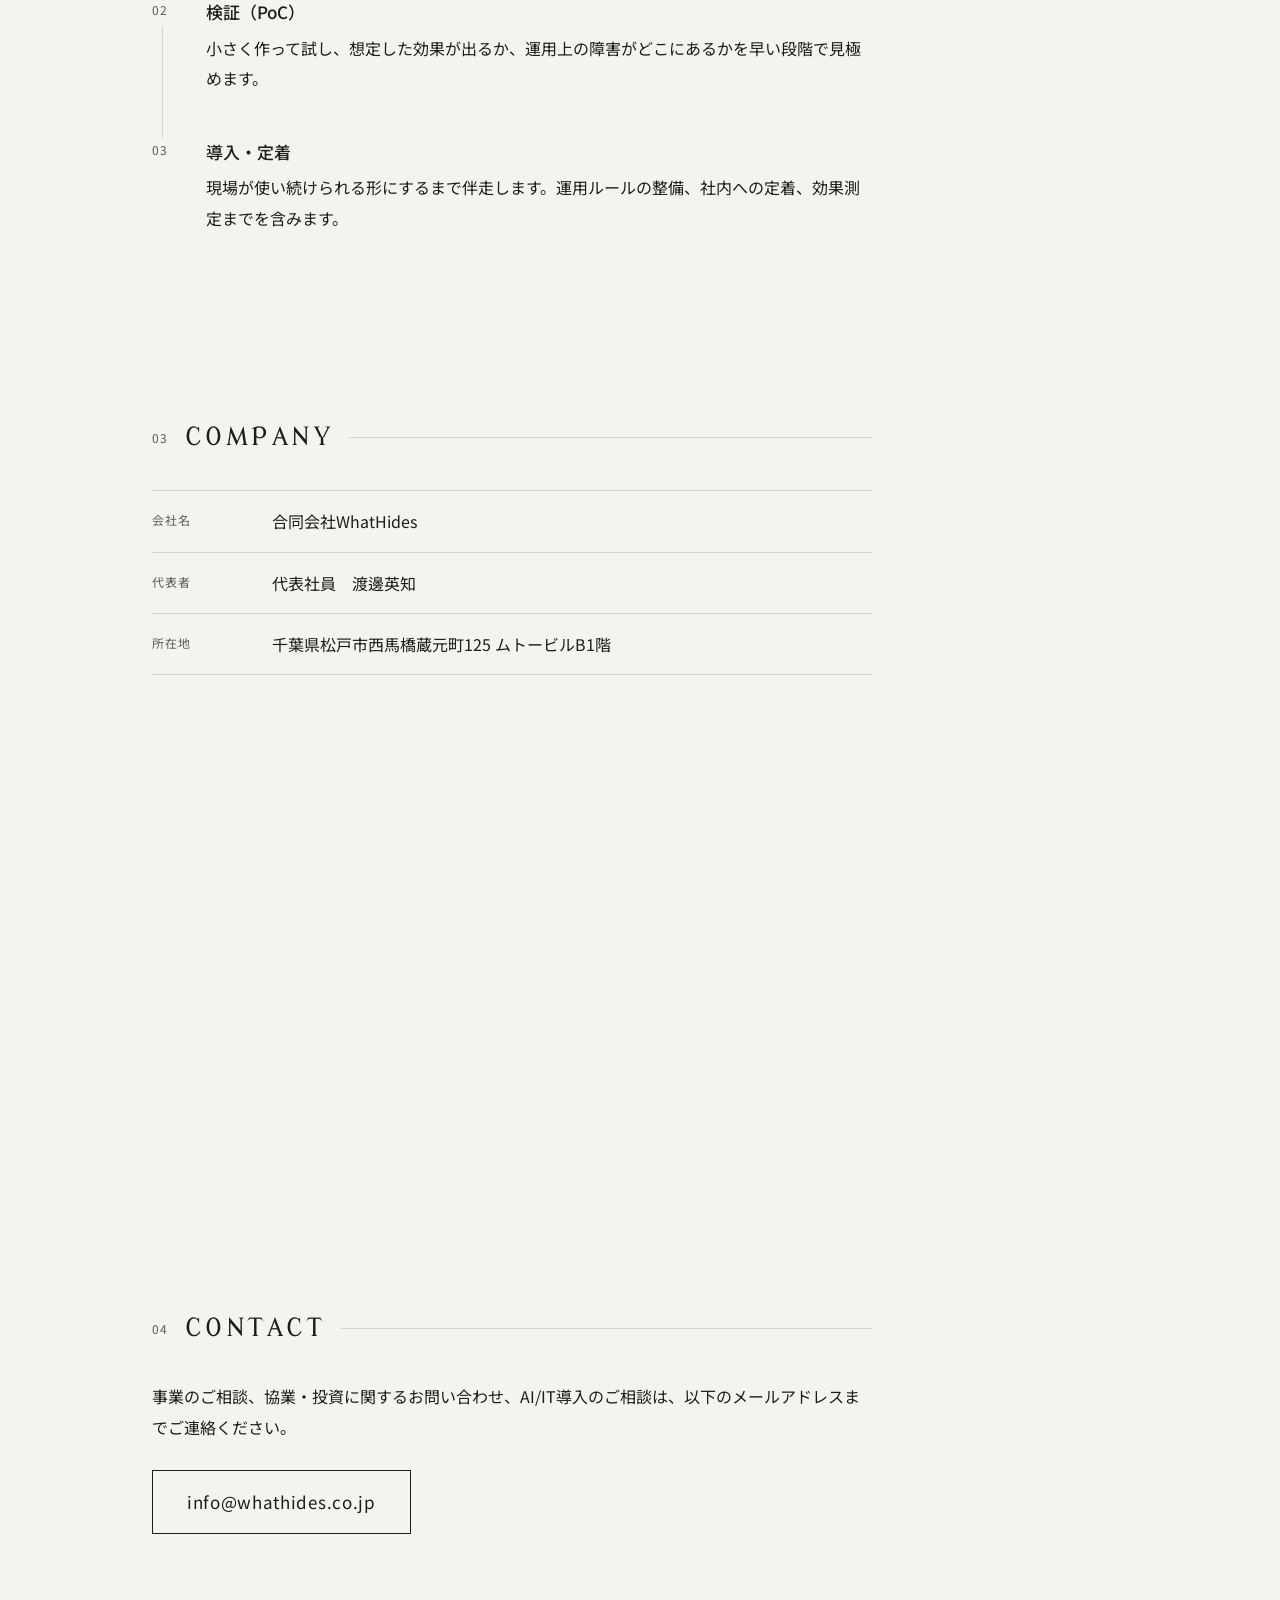
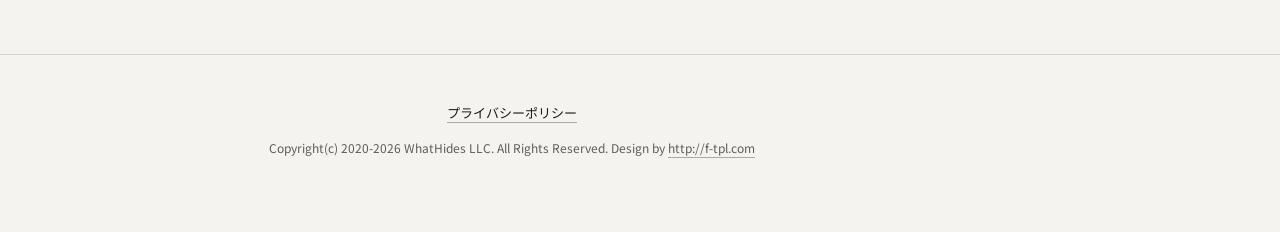
==== commit a106f67f: "VC/PEとの連携表記を事実ベースに修正 契約関係は既にあるため「検討中」「想定」の留保を削除。 留保は「関与の可否と範囲は案件ごとに判断」として提供条件側に移動。  Co-Authored-By: " ====
--- a/docs/index.html
+++ b/docs/index.html
@@ -2,7 +2,7 @@
 <html lang="ja">
 <head>
   <meta charset="UTF-8">
-  <meta name="description" content="WhatHidesは、スタートアップの事業戦略・組織体制・協業・資本政策を一体で支援します。投資ファンドとの連携も検討しています。あわせて、AI/IT戦略の策定から導入・定着までを支援します。">
+  <meta name="description" content="WhatHidesは、スタートアップの事業戦略・組織体制・協業・資本政策を一体で支援します。投資ファンドとも連携しています。あわせて、AI/IT戦略の策定から導入・定着までを支援します。">
   <meta name="viewport" content="width=device-width, initial-scale=1">
   <title>WhatHides | スタートアップ支援とAI/IT戦略・導入支援</title>
   <link rel="canonical" href="https://whathides.co.jp/">
@@ -12,7 +12,7 @@
   <meta property="og:site_name" content="WhatHides">
   <meta property="og:url" content="https://whathides.co.jp/">
   <meta property="og:title" content="WhatHides | スタートアップ支援とAI/IT戦略・導入支援">
-  <meta property="og:description" content="WhatHidesは、スタートアップの事業戦略・組織体制・協業・資本政策を一体で支援します。投資ファンドとの連携も検討しています。あわせて、AI/IT戦略の策定から導入・定着までを支援します。">
+  <meta property="og:description" content="WhatHidesは、スタートアップの事業戦略・組織体制・協業・資本政策を一体で支援します。投資ファンドとも連携しています。あわせて、AI/IT戦略の策定から導入・定着までを支援します。">
   <meta property="og:image" content="https://whathides.co.jp/images/ogp.jpg">
   <meta property="og:image:width" content="1200">
   <meta property="og:image:height" content="630">
@@ -39,7 +39,7 @@
     "url": "https://whathides.co.jp/",
     "logo": "https://whathides.co.jp/images/logoWhathides.png",
     "image": "https://whathides.co.jp/images/ogp.jpg",
-    "description": "WhatHidesは、スタートアップの事業戦略・組織体制・協業・資本政策を一体で支援します。投資ファンドとの連携も検討しています。あわせて、AI/IT戦略の策定から導入・定着までを支援します。",
+    "description": "WhatHidesは、スタートアップの事業戦略・組織体制・協業・資本政策を一体で支援します。投資ファンドとも連携しています。あわせて、AI/IT戦略の策定から導入・定着までを支援します。",
     "email": "info@whathides.co.jp",
     "employee": {
       "@type": "Person",
@@ -131,7 +131,7 @@
                 <li>大手企業（CVC）</li>
               </ul>
             </div>
-            <p class="tierLink tierLinkBoth"><span>連携・投資支援（検討中）</span></p>
+            <p class="tierLink tierLinkBoth"><span>連携・投資支援</span></p>
             <div class="tier tierSelf">
               <p class="tierSelfName">WhatHides</p>
             </div>
@@ -158,7 +158,7 @@
 
           <div class="pillar">
             <h3>スタートアップ支援</h3>
-            <p class="pillarLead">成長ステージに応じて支援の形を変えます。事業と資本の両面から市場価値の最適化を進めることを目指しており、VC・PEファンドとの連携については現在検討を進めている段階です。</p>
+            <p class="pillarLead">成長ステージに応じて支援の形を変えます。事業と資本の両面から市場価値の最適化を進めることを目指しており、VC・PEファンドとも連携しています。ただし、ご要望に応じて必ずおつなぎするものではなく、関与の可否と範囲は案件ごとに判断します。</p>
             <ol class="stages">
               <li>
                 <h4>シード / アーリー</h4>
@@ -167,8 +167,8 @@
               </li>
               <li>
                 <h4>ミドル / レイター 〜 IPO前後</h4>
-                <p class="stageWho">WhatHides ↔ VC → 投資先スタートアップ（想定）</p>
-                <p>VCとの<strong>連携</strong>を検討しています。実現した場合には、投資先スタートアップへ<strong>面での支援</strong>を届けます。その際は次の4つを切り離さず、一体で進めます。</p>
+                <p class="stageWho">WhatHides ↔ VC → 投資先スタートアップ</p>
+                <p>VCと<strong>連携</strong>し、投資先スタートアップへ<strong>面での支援</strong>を届けます。その際は次の4つを切り離さず、一体で進めます。</p>
                 <ul class="bullets">
                   <li>現場を巻き込んだ事業戦略の策定</li>
                   <li>採用と業務委託を交えた組織体制の構築</li>
@@ -178,8 +178,8 @@
               </li>
               <li>
                 <h4>拡大期 / 安定期</h4>
-                <p class="stageWho">WhatHides → スタートアップ・PEファンド（想定）</p>
-                <p>PEファンドによる投資局面で、スタートアップとファンドの双方への<strong>投資支援</strong>を想定しています。ファンドとの関わり方は現在検討中です。</p>
+                <p class="stageWho">WhatHides → スタートアップ・PEファンド</p>
+                <p>PEファンドによる投資局面で、スタートアップとファンドの双方への<strong>投資支援</strong>を行います。案件の状況に応じて、関与の可否と範囲を判断します。</p>
               </li>
             </ol>
           </div>
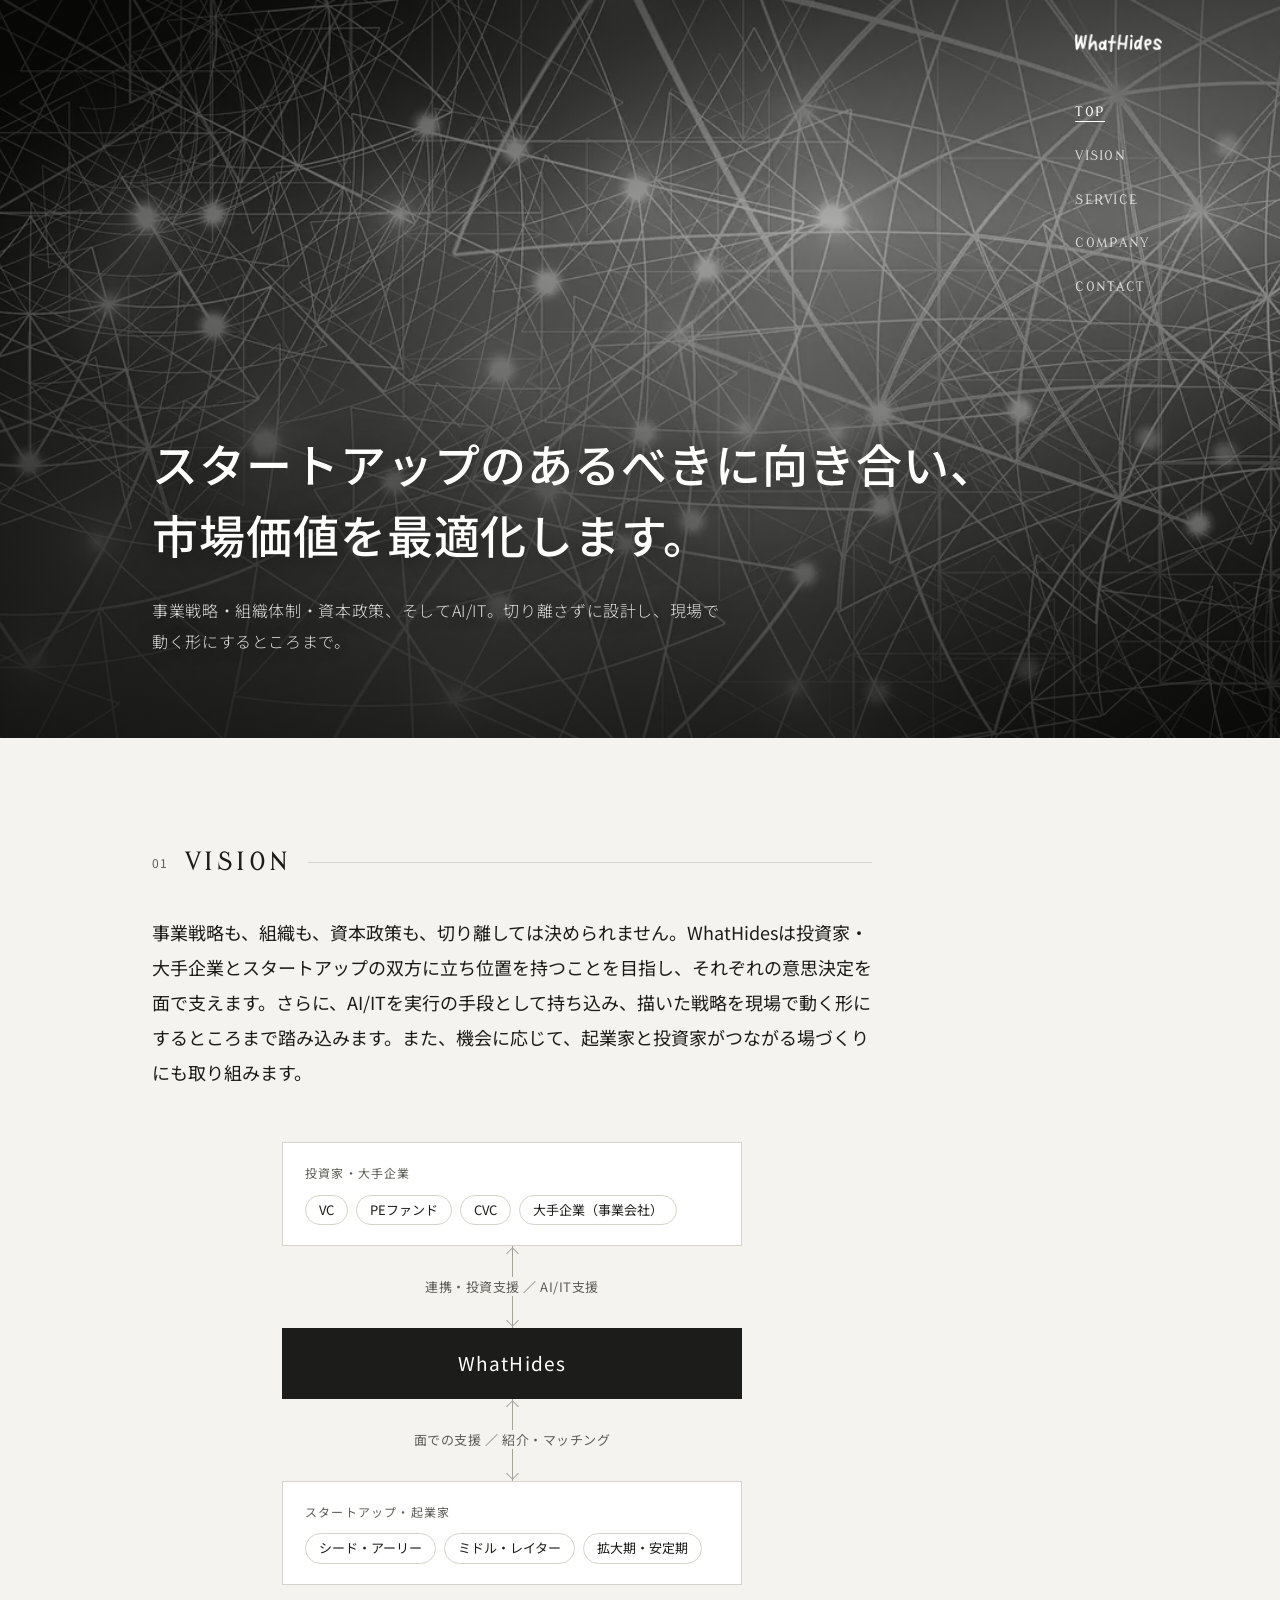
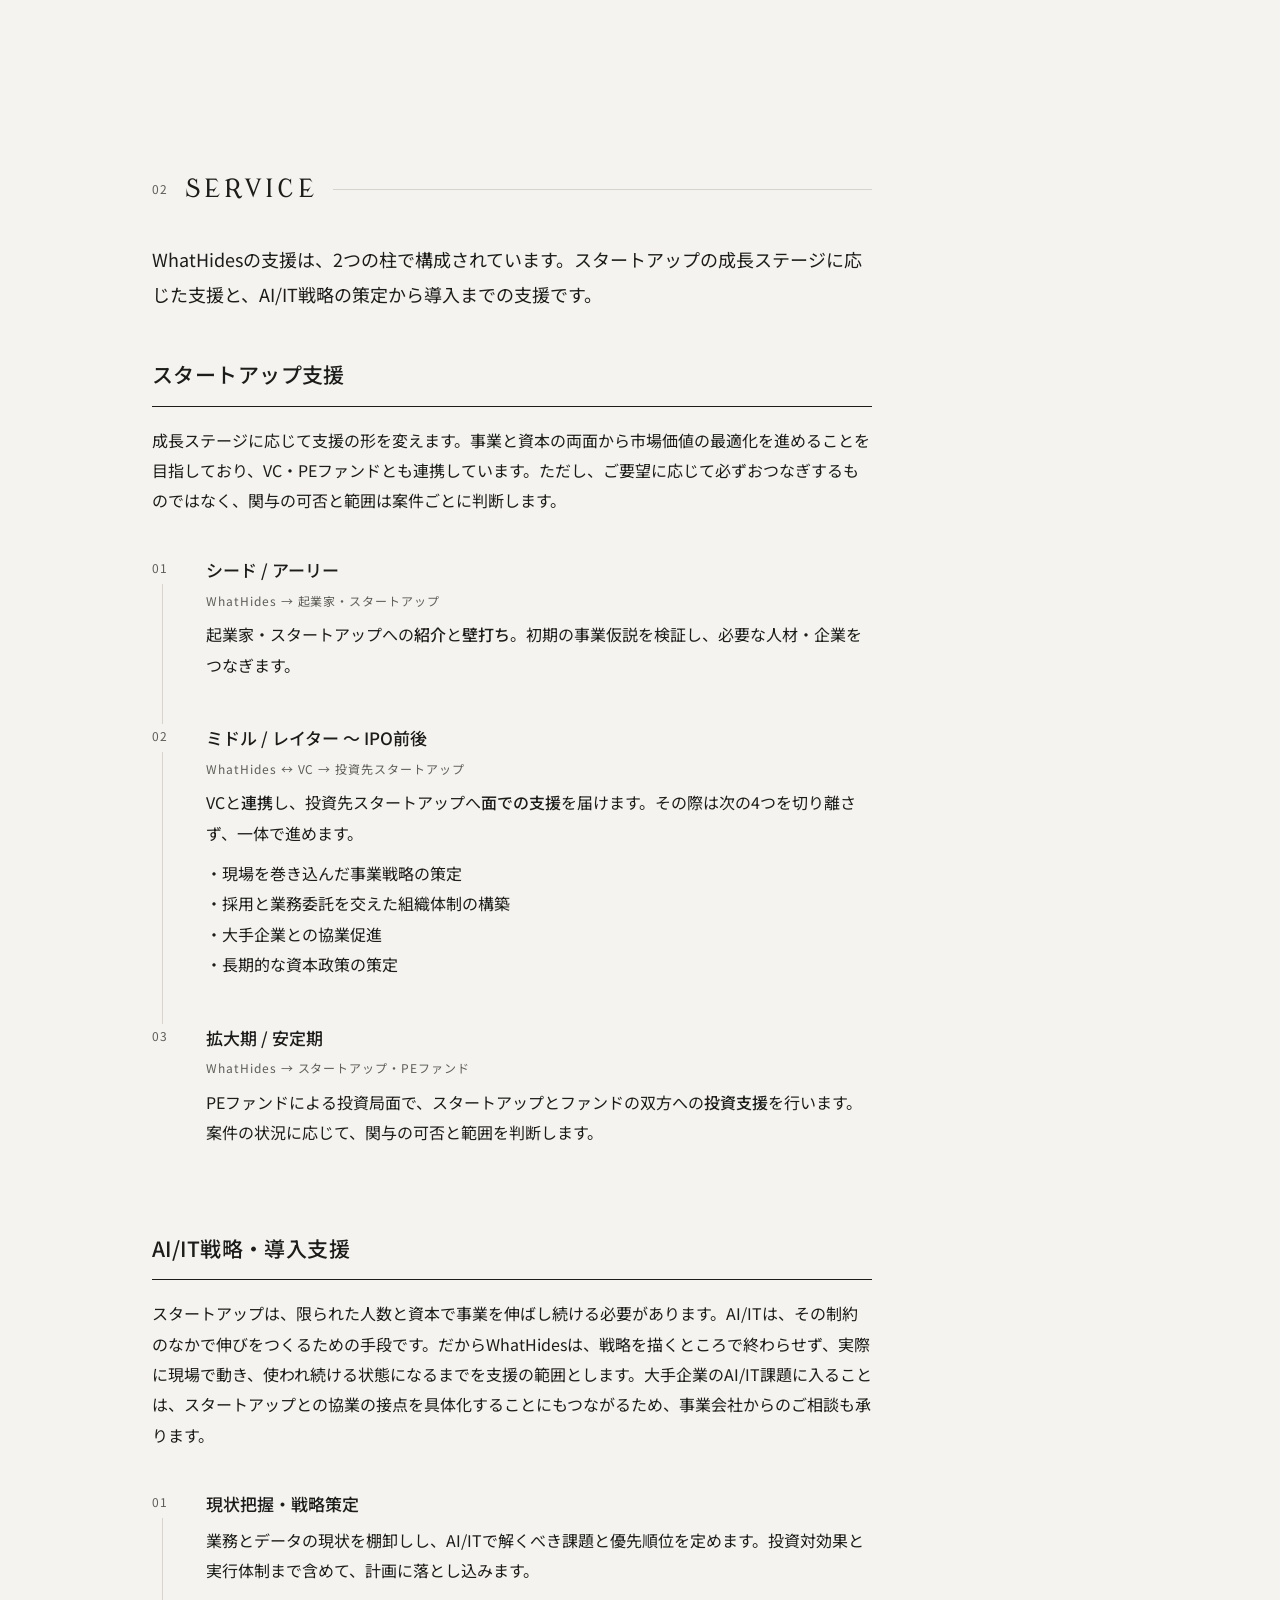
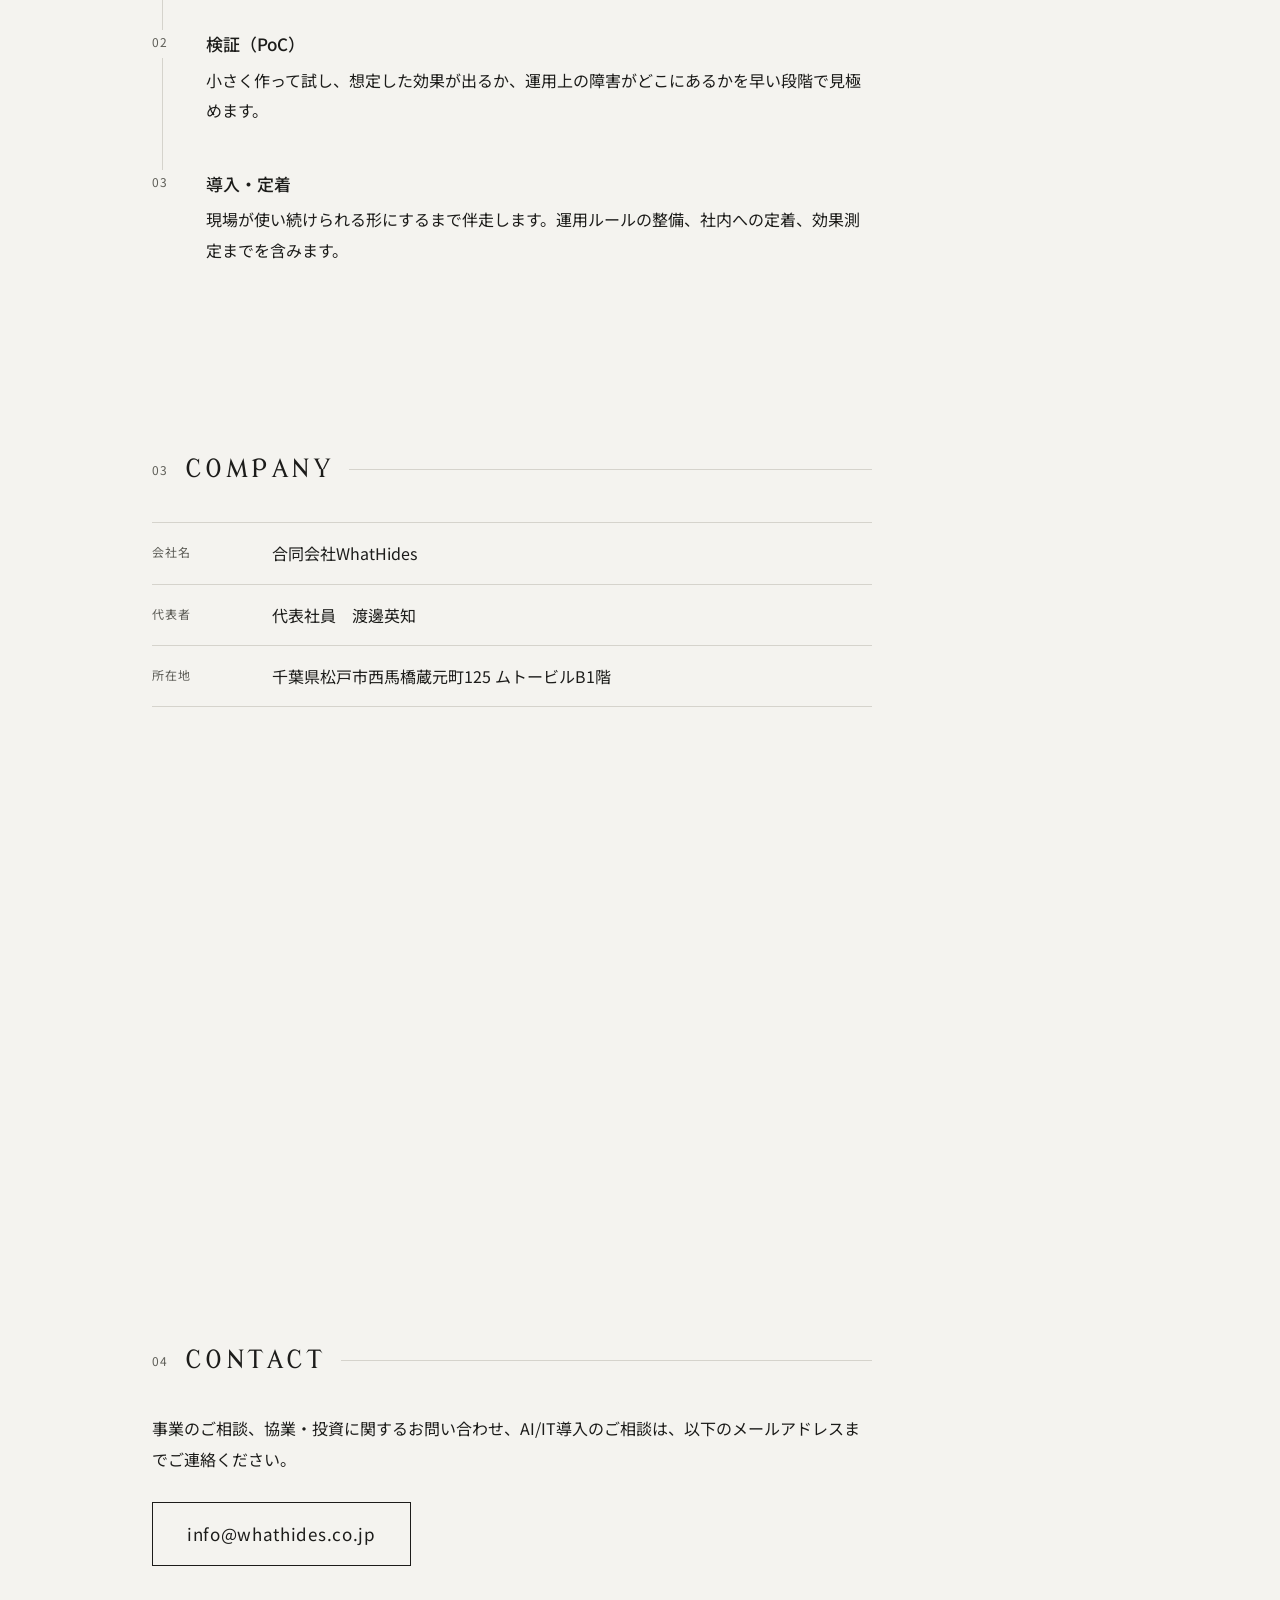
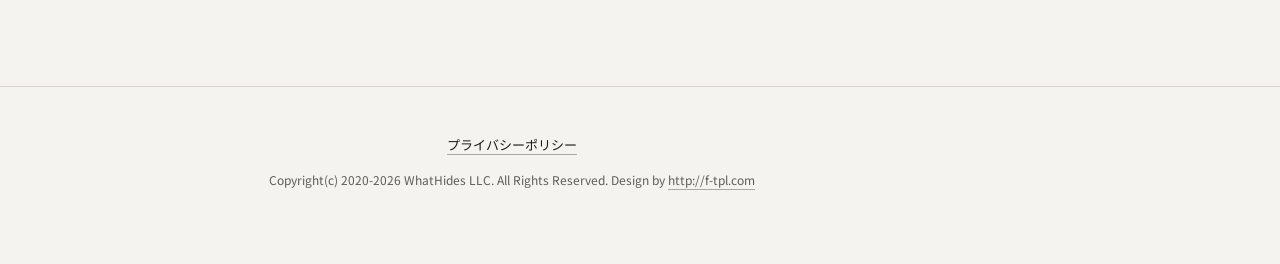
==== commit 6bf89909: "VISION図の内訳を修正 - 下段チップの重複を解消し、成長ステージに変更 - 大手企業をCVCと事業会社に分離し、AI/IT支援を矢印ラベルに追記  Co-Authored-By: Claude " ====
--- a/docs/index.html
+++ b/docs/index.html
@@ -128,10 +128,11 @@
               <ul class="chips">
                 <li>VC</li>
                 <li>PEファンド</li>
-                <li>大手企業（CVC）</li>
+                <li>CVC</li>
+                <li>大手企業（事業会社）</li>
               </ul>
             </div>
-            <p class="tierLink tierLinkBoth"><span>連携・投資支援</span></p>
+            <p class="tierLink tierLinkBoth"><span>連携・投資支援 ／ AI/IT支援</span></p>
             <div class="tier tierSelf">
               <p class="tierSelfName">WhatHides</p>
             </div>
@@ -139,8 +140,9 @@
             <div class="tier">
               <p class="tierName">スタートアップ・起業家</p>
               <ul class="chips">
-                <li>スタートアップ</li>
-                <li>起業家</li>
+                <li>シード・アーリー</li>
+                <li>ミドル・レイター</li>
+                <li>拡大期・安定期</li>
               </ul>
             </div>
           </div>
--- a/docs/css/style.css
+++ b/docs/css/style.css
@@ -381,23 +381,26 @@
   letter-spacing: .06em;
 }
 
-/* 層と層をつなぐ縦線。ラベルは線の右に置く */
+/* 層と層をつなぐ縦線。図の中央に立てる。
+   縦線は背景で描き、疑似要素2つは上下の矢じりに使う。
+   ラベルは線に重ね、背景色で線を切って抜けているように見せる */
 .tierLink{
   position: relative;
-  padding: 22px 0 22px 46px;
+  padding: 30px 0;
+  background-image: linear-gradient(#a5a29a, #a5a29a);
+  background-size: 1px 100%;
+  background-position: 50% 0;
+  background-repeat: no-repeat;
   color: var(--muted);
   font-size: 13px;
   line-height: 1.7;
   letter-spacing: .04em;
-}
-
-.tierLink:before{
-  content: "";
-  position: absolute;
-  top: 0;
-  bottom: 0;
-  left: 24px;
-  border-left: 1px solid #a5a29a;
+  text-align: center;
+}
+
+.tierLink > span{
+  padding: 0 14px;
+  background: var(--bg);
 }
 
 /* 下向きの矢じり */
@@ -405,7 +408,7 @@
   content: "";
   position: absolute;
   bottom: 3px;
-  left: 20px;
+  left: calc(50% - 4px);
   width: 8px;
   height: 8px;
   border-right: 1px solid #a5a29a;
@@ -413,12 +416,12 @@
   transform: rotate(45deg);
 }
 
-/* 上下どちらにも向く関係。上向きの矢じりを内側の span で足す */
-.tierLinkBoth > span:before{
+/* 上下どちらにも向く関係。上向きの矢じりを足す */
+.tierLinkBoth:before{
   content: "";
   position: absolute;
   top: 3px;
-  left: 20px;
+  left: calc(50% - 4px);
   width: 8px;
   height: 8px;
   border-top: 1px solid #a5a29a;
@@ -674,7 +677,7 @@
     padding: 16px 18px;
   }
   .tierLink{
-    padding: 18px 0 18px 42px;
+    padding: 26px 0;
   }
   .pillar{
     margin-bottom: 64px;
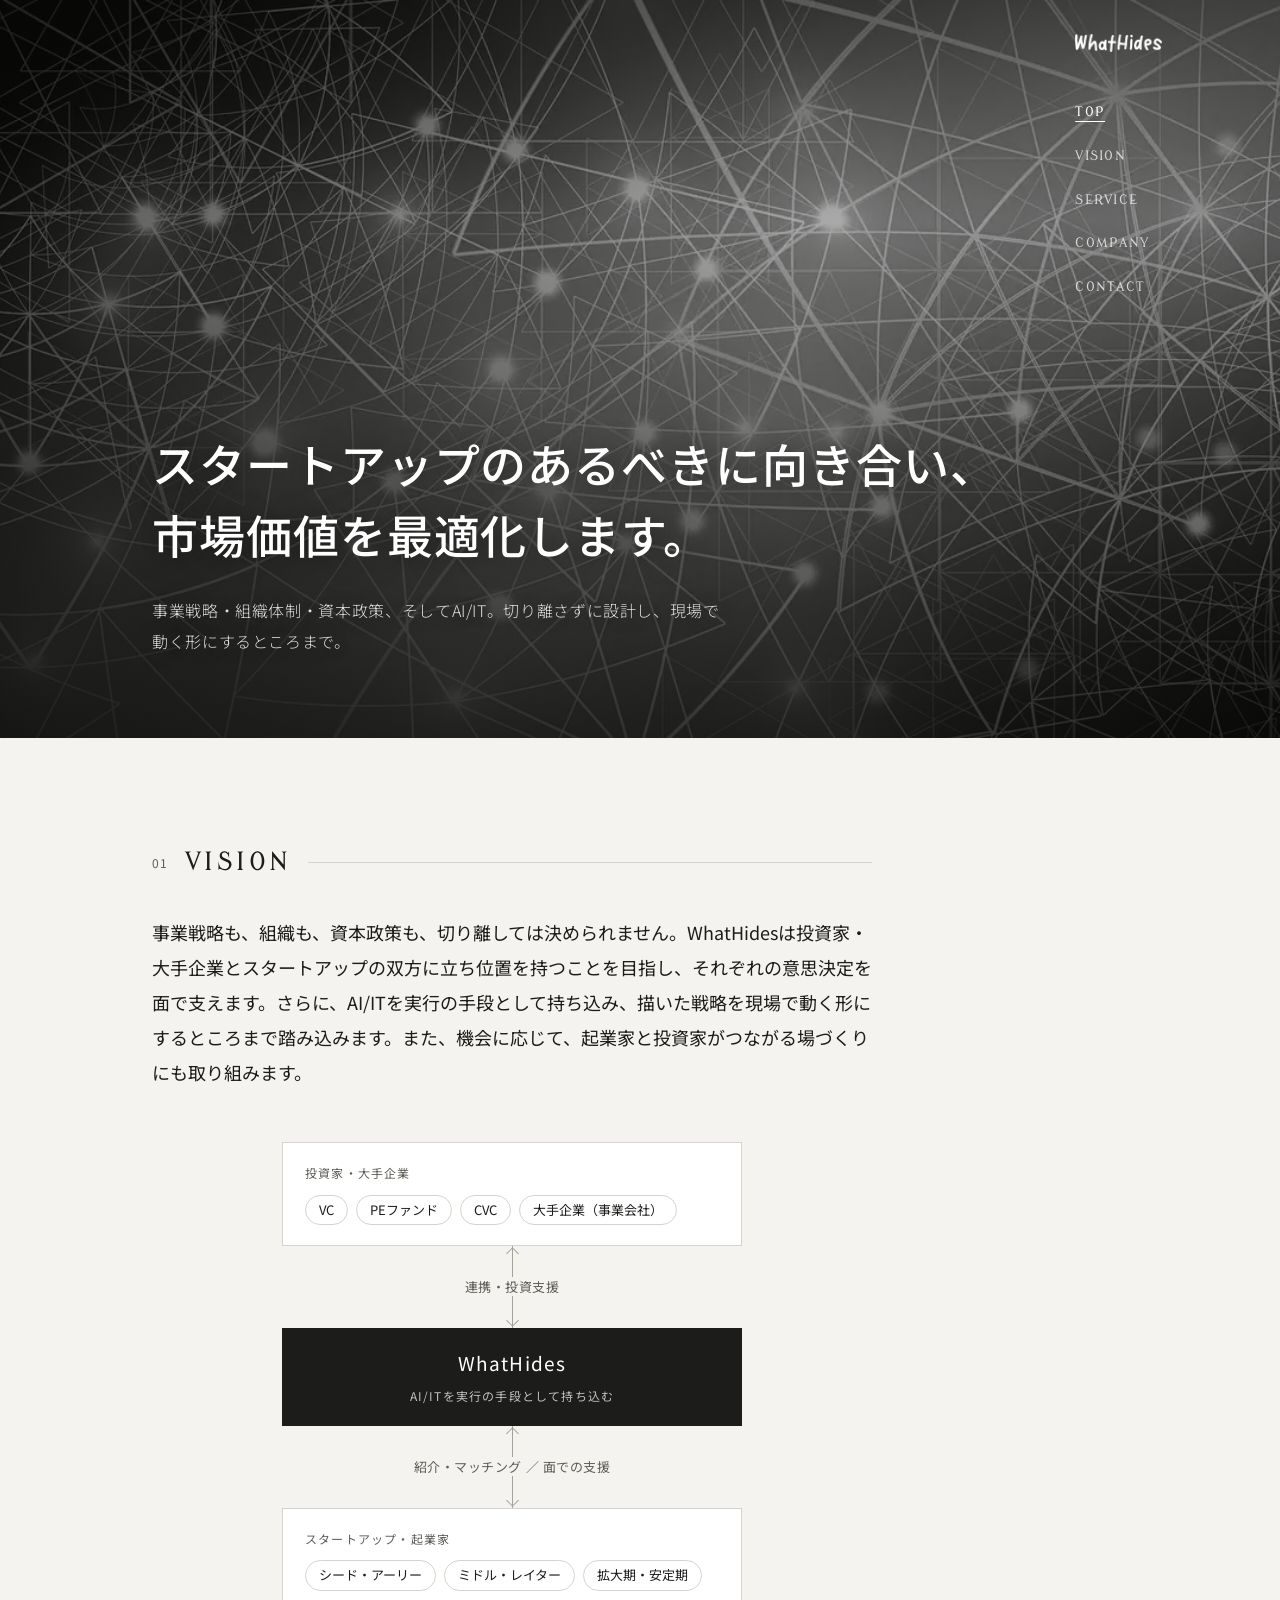
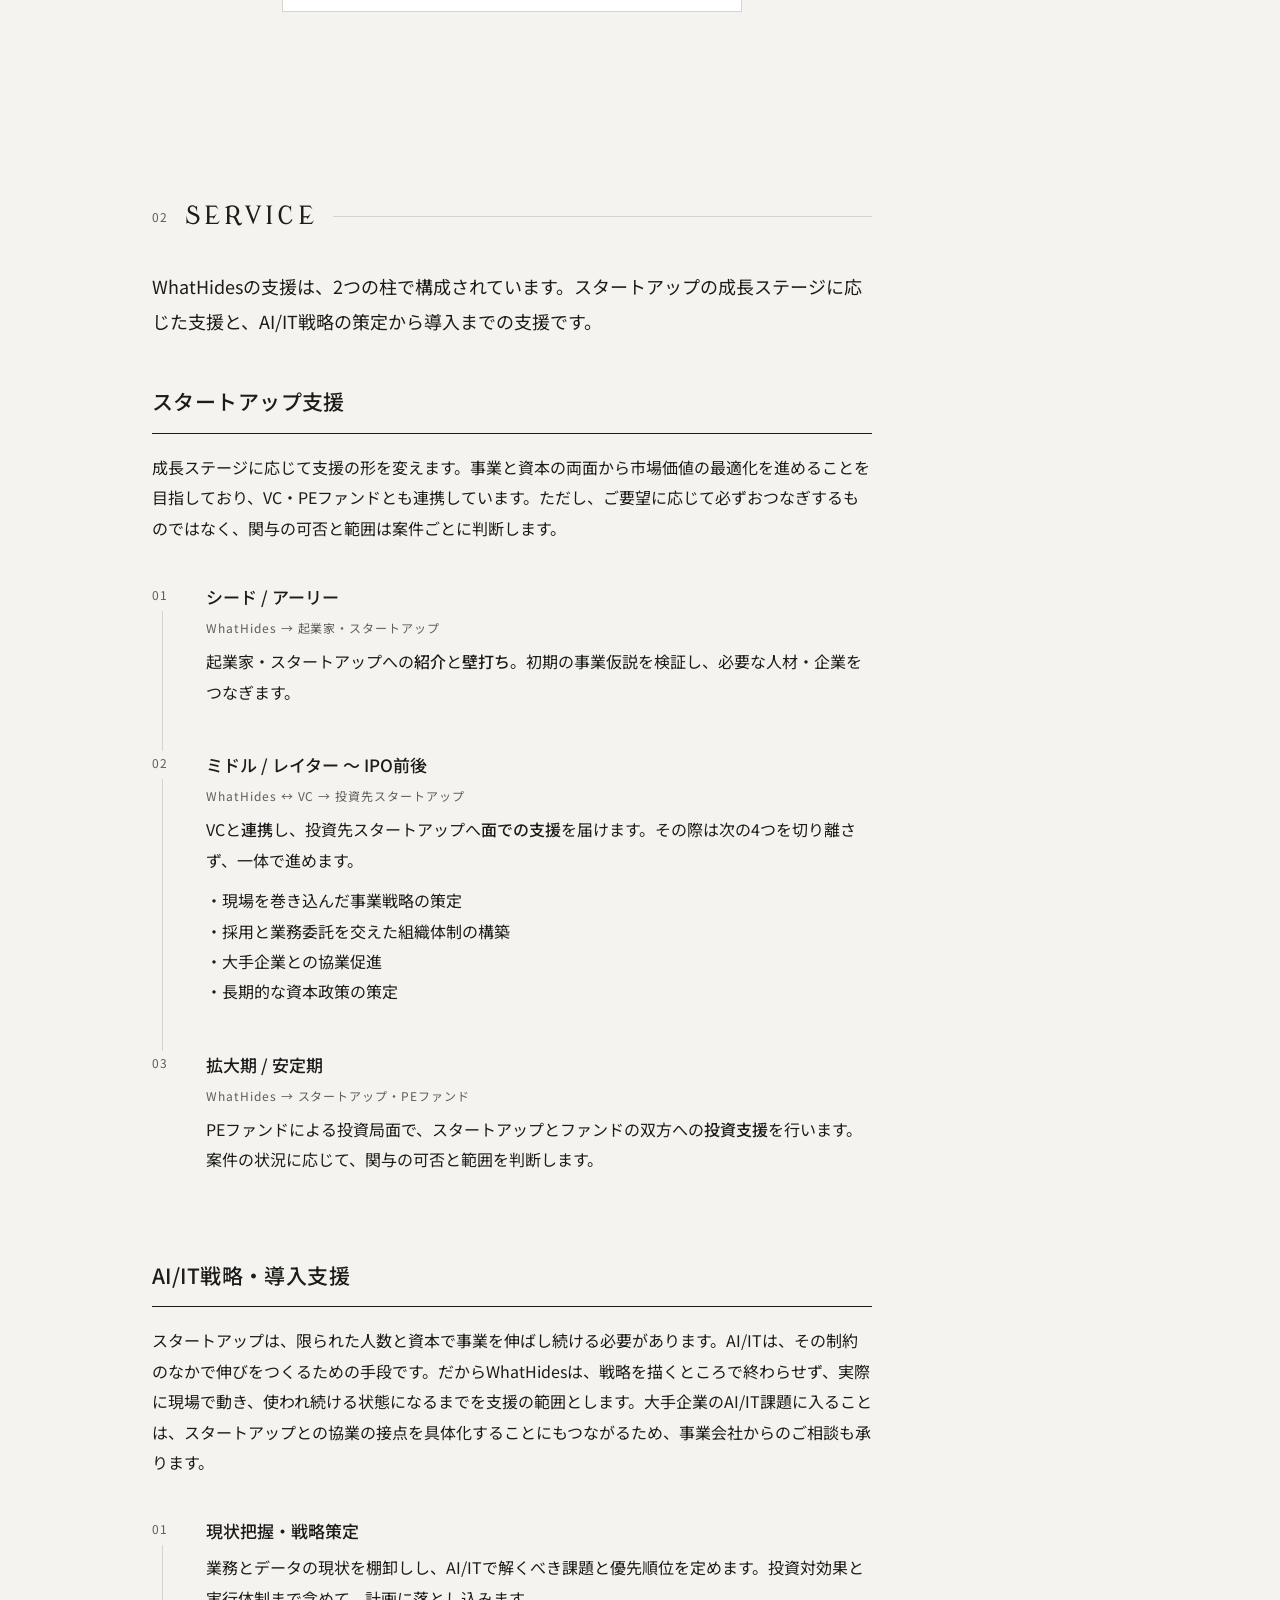
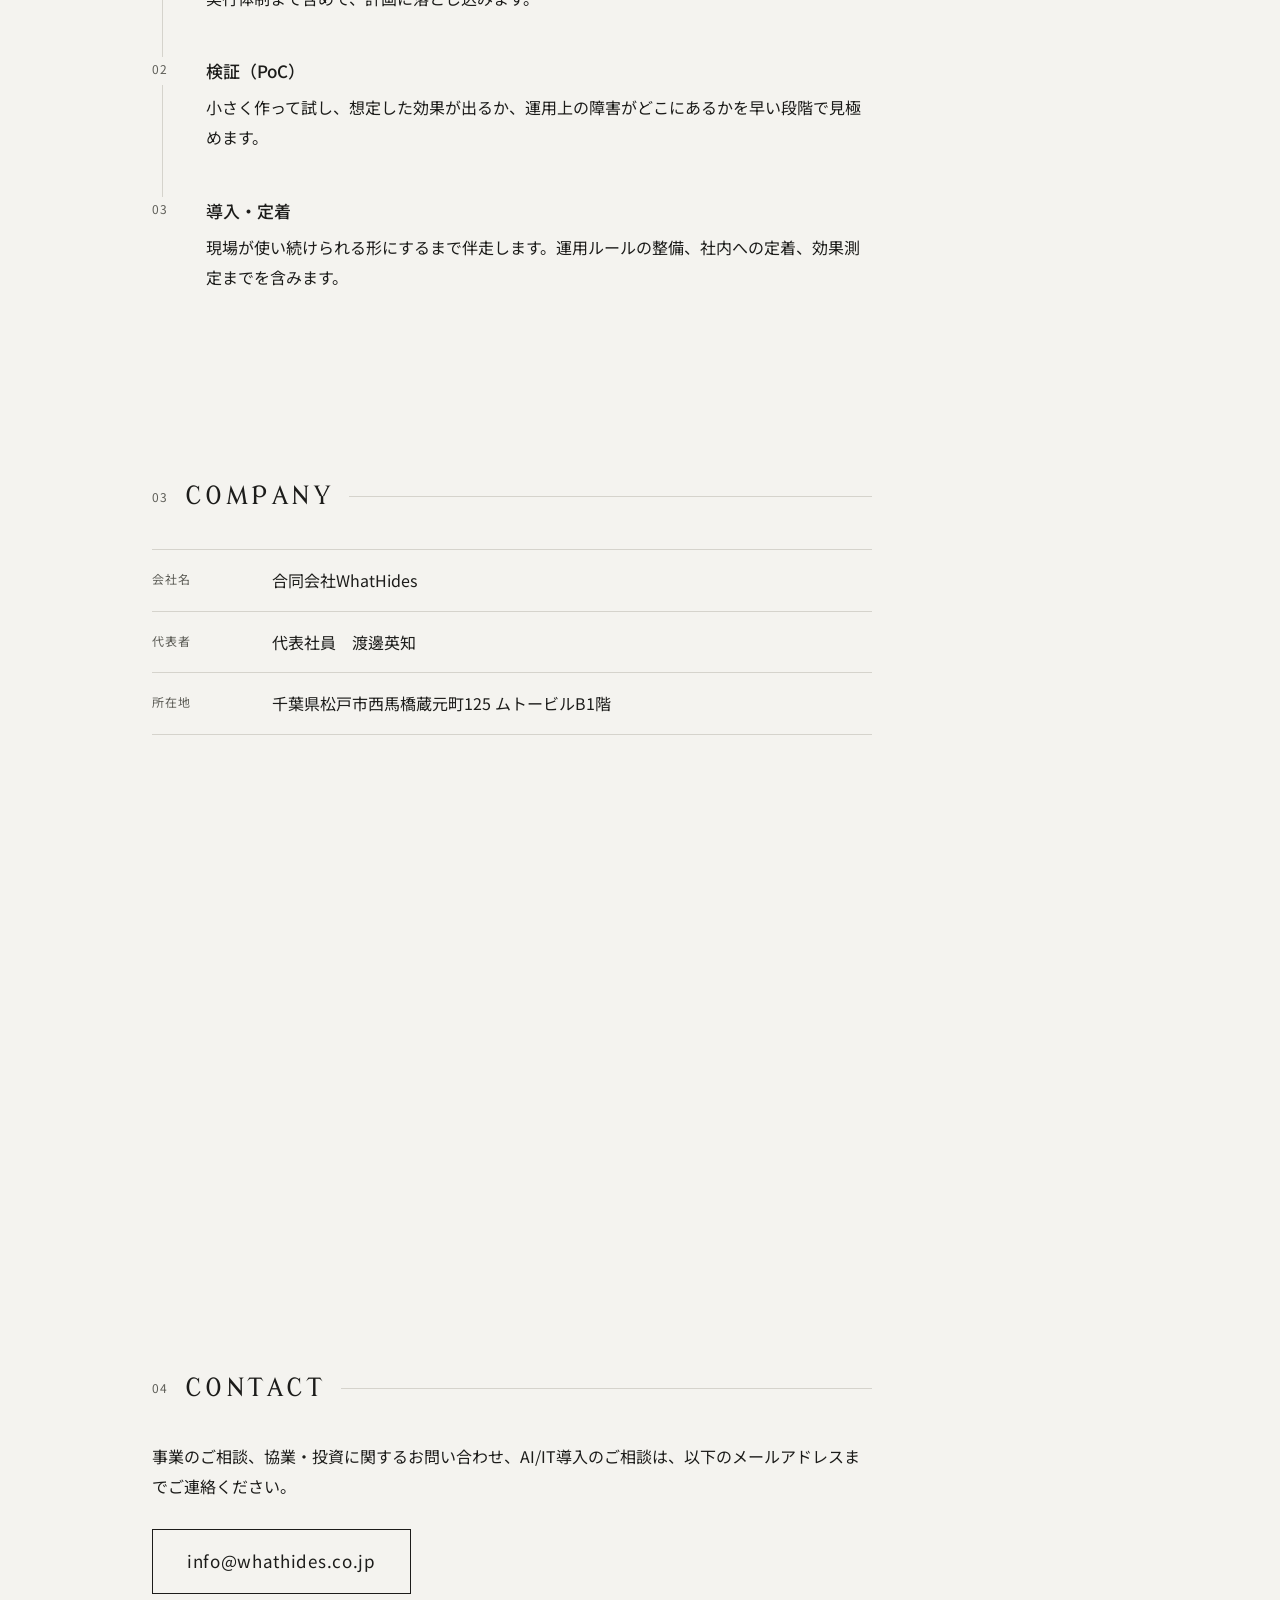
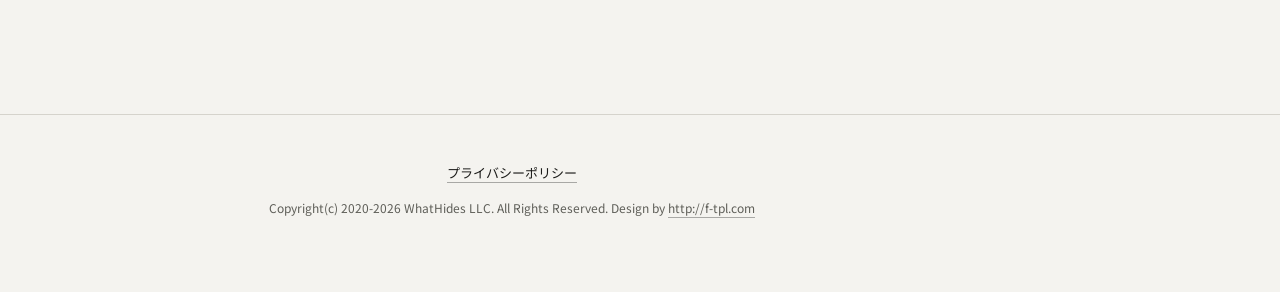
==== commit aaf1c30a: "VISION図の支援内容の軸を整理 矢印は誰に何を届けるか、箱はどう届けるかに分離。 AI/ITは上下どちらの関係にもかかるため、矢印ラベルから WhatHidesの箱の中に移動した。  Co-Aut" ====
--- a/docs/index.html
+++ b/docs/index.html
@@ -132,11 +132,12 @@
                 <li>大手企業（事業会社）</li>
               </ul>
             </div>
-            <p class="tierLink tierLinkBoth"><span>連携・投資支援 ／ AI/IT支援</span></p>
+            <p class="tierLink tierLinkBoth"><span>連携・投資支援</span></p>
             <div class="tier tierSelf">
               <p class="tierSelfName">WhatHides</p>
+              <p class="tierSelfNote">AI/ITを実行の手段として持ち込む</p>
             </div>
-            <p class="tierLink tierLinkBoth"><span>面での支援 ／ 紹介・マッチング</span></p>
+            <p class="tierLink tierLinkBoth"><span>紹介・マッチング ／ 面での支援</span></p>
             <div class="tier">
               <p class="tierName">スタートアップ・起業家</p>
               <ul class="chips">
--- a/docs/css/style.css
+++ b/docs/css/style.css
@@ -379,6 +379,17 @@
   font-size: 19px;
   line-height: 1.5;
   letter-spacing: .06em;
+}
+
+/* 矢印が「誰に何を届けるか」、この行が「どう届けるか」。
+   AI/ITは上下どちらの関係にもかかるので、層のあいだではなく
+   WhatHides の箱の中に置く */
+.tierSelfNote{
+  margin-top: 8px;
+  color: rgba(255,255,255,.72);
+  font-size: 12px;
+  line-height: 1.6;
+  letter-spacing: .1em;
 }
 
 /* 層と層をつなぐ縦線。図の中央に立てる。
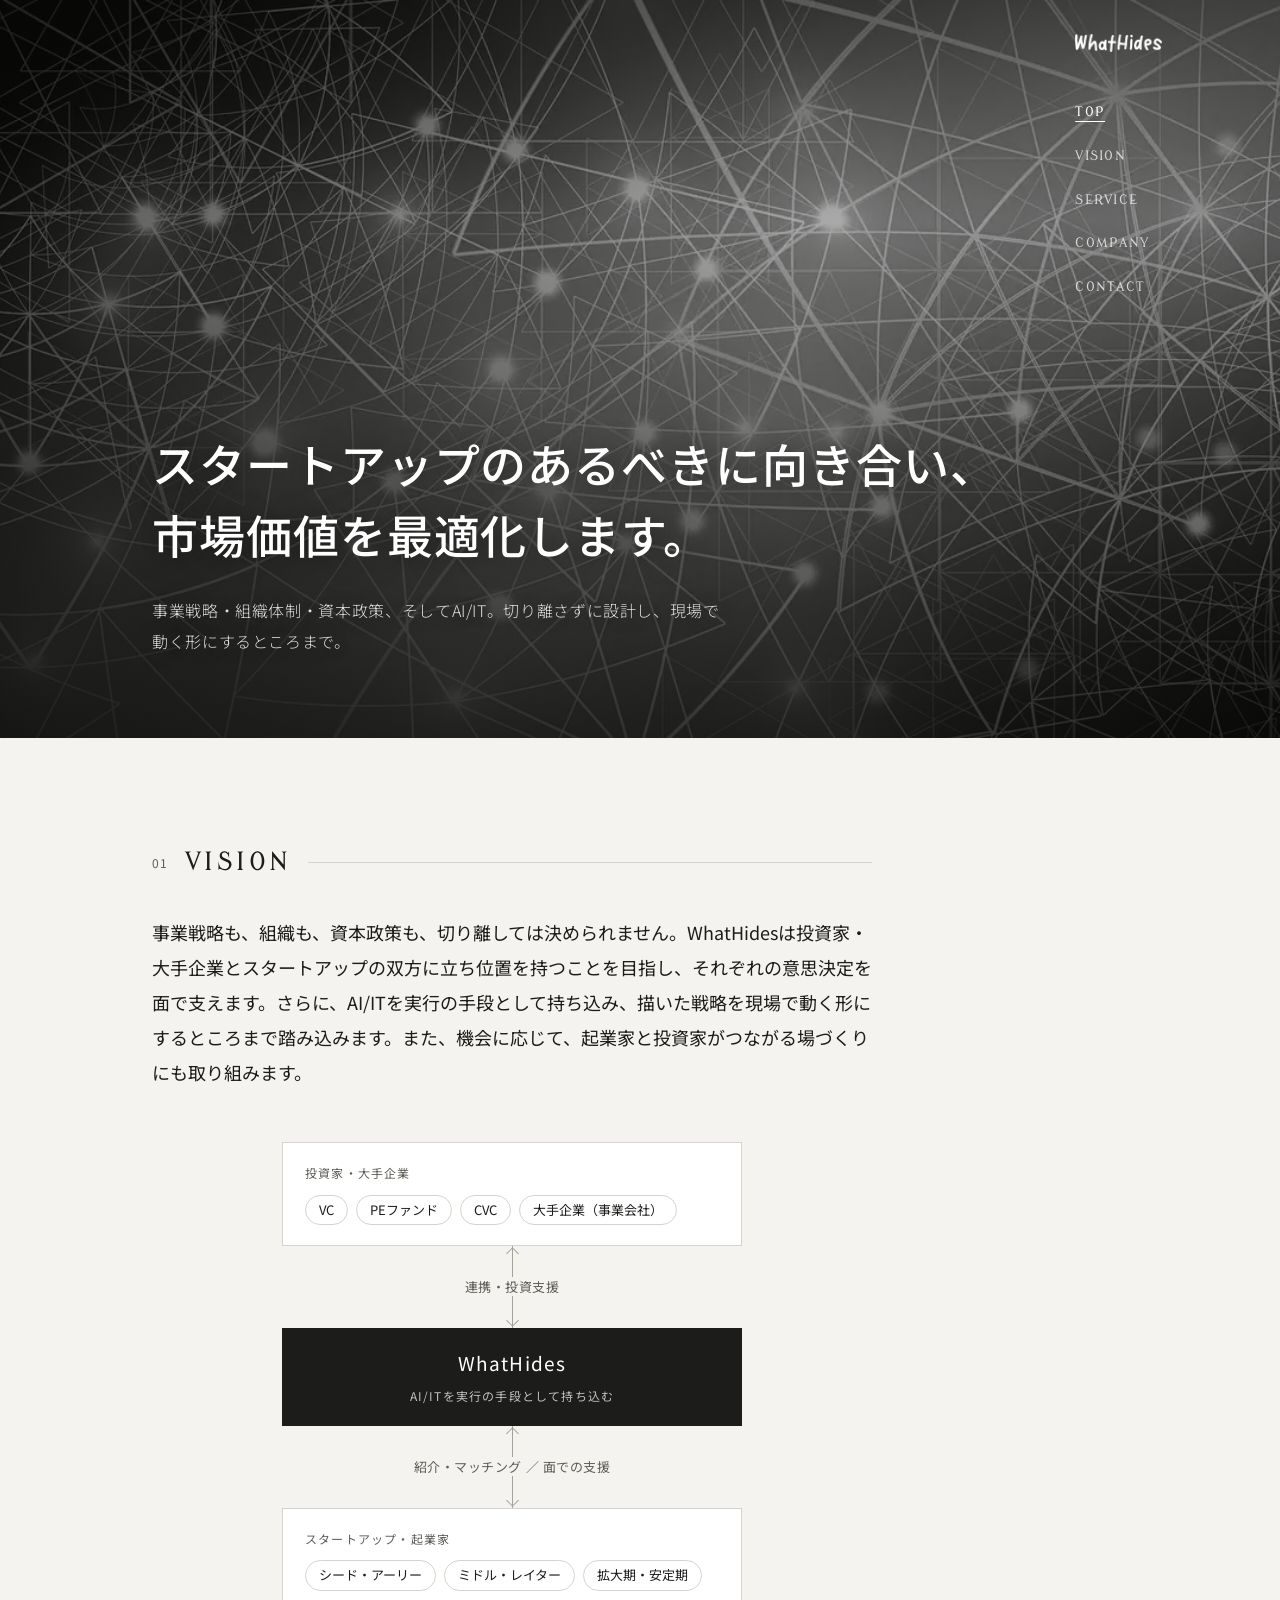
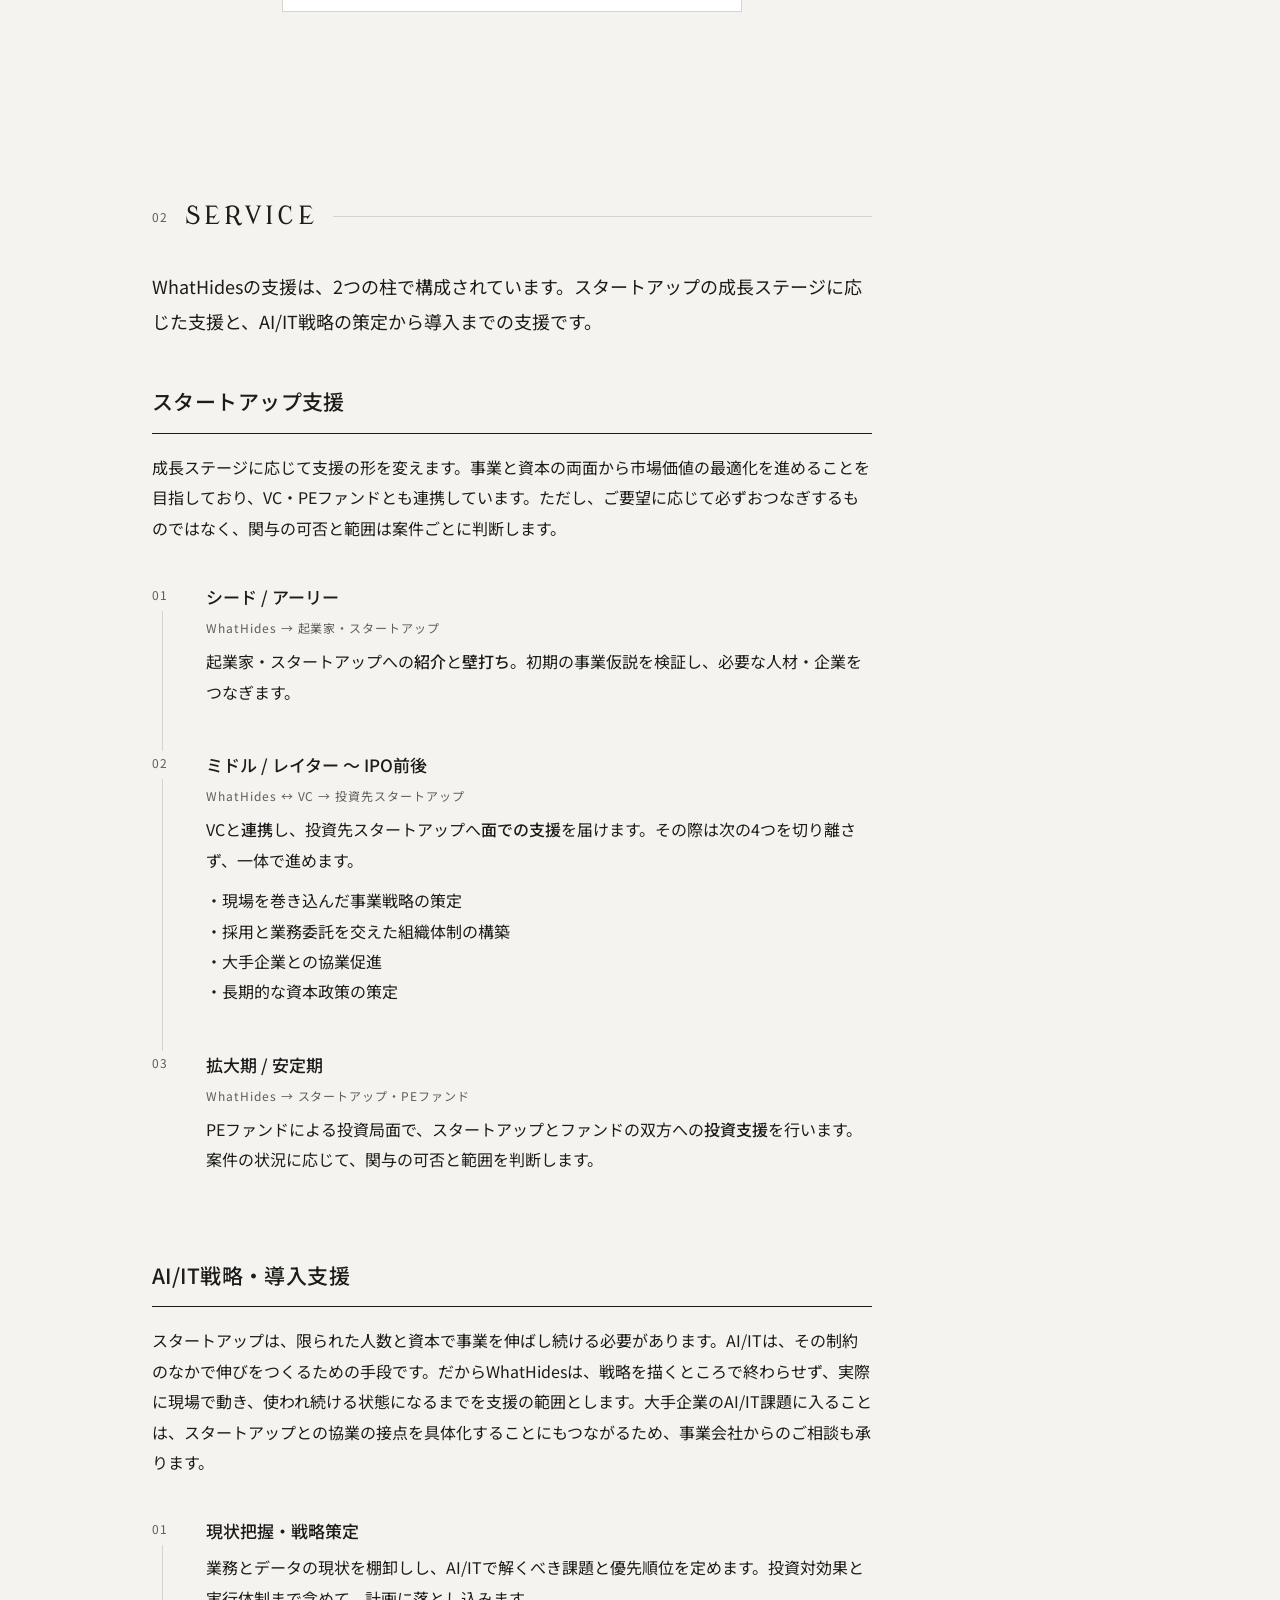
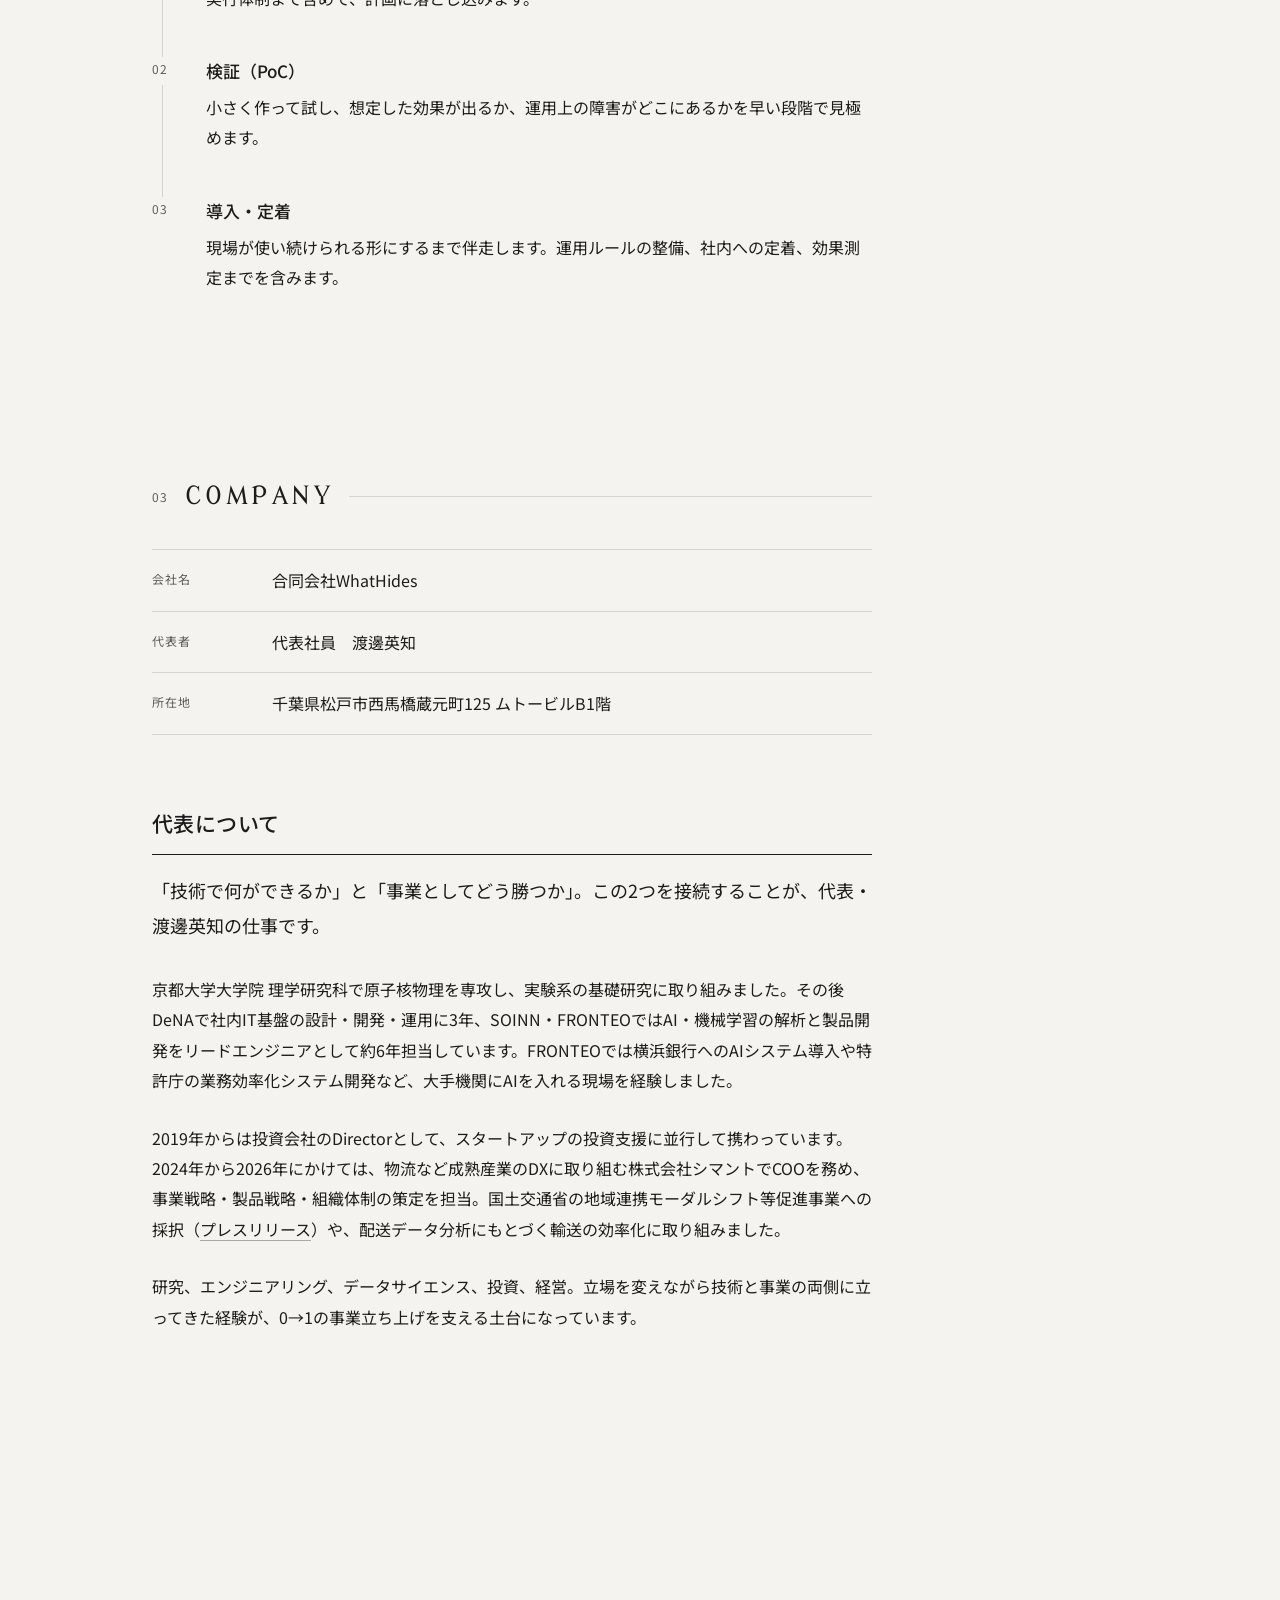
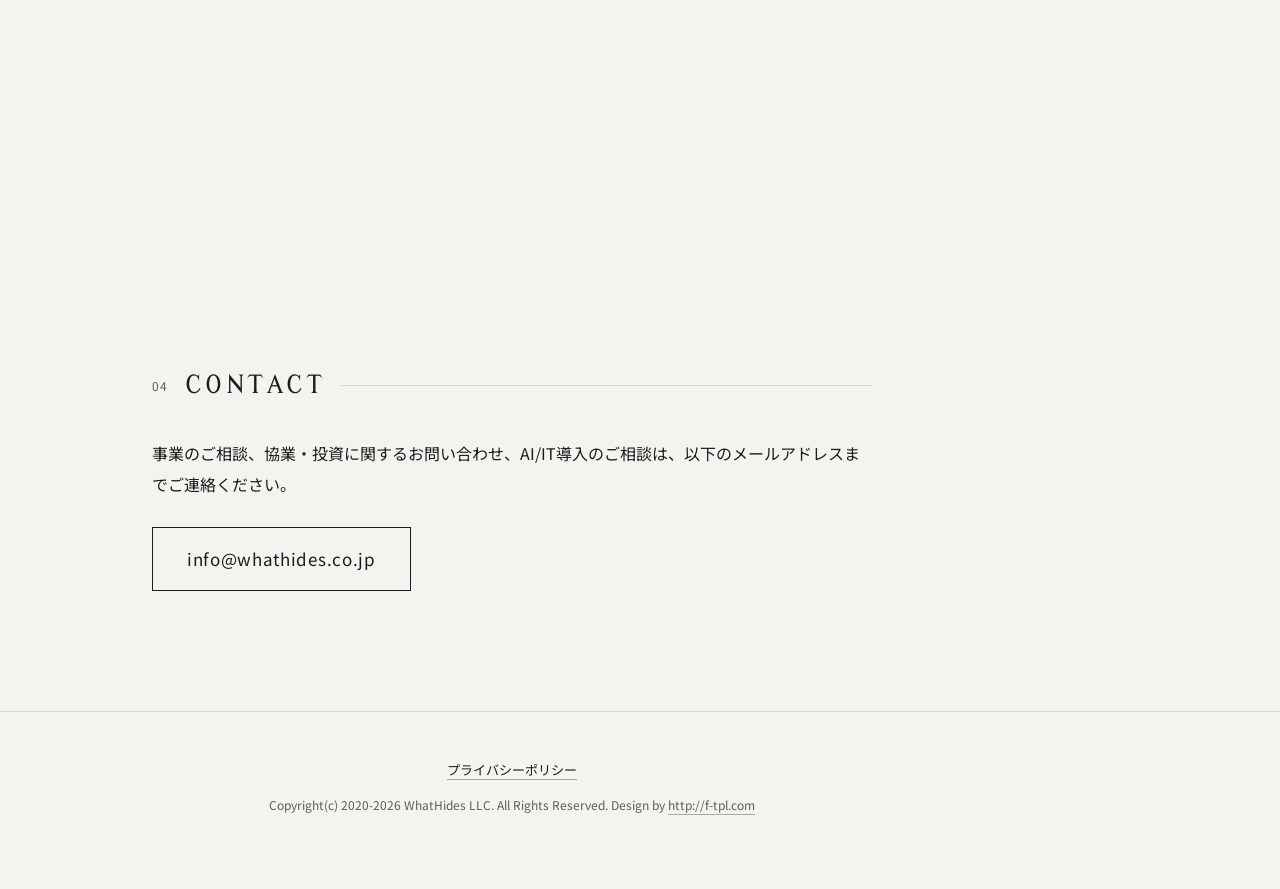
==== commit 9071a518: "COMPANYに代表紹介を追加 経歴の羅列ではなく紹介文として組む。シマント在籍時の モーダルシフト事業採択は、プレスリリースへのリンクを添えた。  Co-Authored-By: Claude Op" ====
--- a/docs/index.html
+++ b/docs/index.html
@@ -224,6 +224,14 @@
             <dd>千葉県松戸市西馬橋蔵元町125 ムトービルB1階</dd>
           </dl>
 
+          <h3 class="subHead">代表について</h3>
+          <div class="profile">
+            <p>「技術で何ができるか」と「事業としてどう勝つか」。この2つを接続することが、代表・渡邊英知の仕事です。</p>
+            <p>京都大学大学院 理学研究科で原子核物理を専攻し、実験系の基礎研究に取り組みました。その後DeNAで社内IT基盤の設計・開発・運用に3年、SOINN・FRONTEOではAI・機械学習の解析と製品開発をリードエンジニアとして約6年担当しています。FRONTEOでは横浜銀行へのAIシステム導入や特許庁の業務効率化システム開発など、大手機関にAIを入れる現場を経験しました。</p>
+            <p>2019年からは投資会社のDirectorとして、スタートアップの投資支援に並行して携わっています。2024年から2026年にかけては、物流など成熟産業のDXに取り組む株式会社シマントでCOOを務め、事業戦略・製品戦略・組織体制の策定を担当。国土交通省の地域連携モーダルシフト等促進事業への採択（<a href="https://prtimes.jp/main/html/rd/p/000000024.000028636.html" target="_blank" rel="noopener noreferrer">プレスリリース</a>）や、配送データ分析にもとづく輸送の効率化に取り組みました。</p>
+            <p>研究、エンジニアリング、データサイエンス、投資、経営。立場を変えながら技術と事業の両側に立ってきた経験が、0→1の事業立ち上げを支える土台になっています。</p>
+          </div>
+
           <div id="map">
             <!-- GOOGLE MAP -->
             <iframe
--- a/docs/css/style.css
+++ b/docs/css/style.css
@@ -451,7 +451,8 @@
   margin-bottom: 0;
 }
 
-.pillar > h3{
+.pillar > h3,
+.subHead{
   margin-bottom: 18px;
   padding-bottom: 14px;
   border-bottom: 1px solid var(--fg);
@@ -557,6 +558,26 @@
   border-bottom: 1px solid var(--line);
 }
 
+/* 代表紹介。経歴の羅列ではなく読ませる文章なので、
+   罫線で区切らず段落だけで組む */
+.subHead{
+  margin-top: 72px;
+}
+
+.profile p{
+  margin-bottom: 1.7em;
+}
+
+.profile p:last-child{
+  margin-bottom: 0;
+}
+
+/* 導入の一文。ここだけ大きくして読み出しをつくる */
+.profile p:first-child{
+  font-size: 18px;
+  line-height: 1.95;
+}
+
 #map{
   margin-top: 44px;
 }
@@ -695,6 +716,9 @@
   }
   .companyInfo{
     grid-template-columns: 5.5em 1fr;
+  }
+  .profile p:first-child{
+    font-size: 17px;
   }
   #map iframe{
     aspect-ratio: 4 / 3;
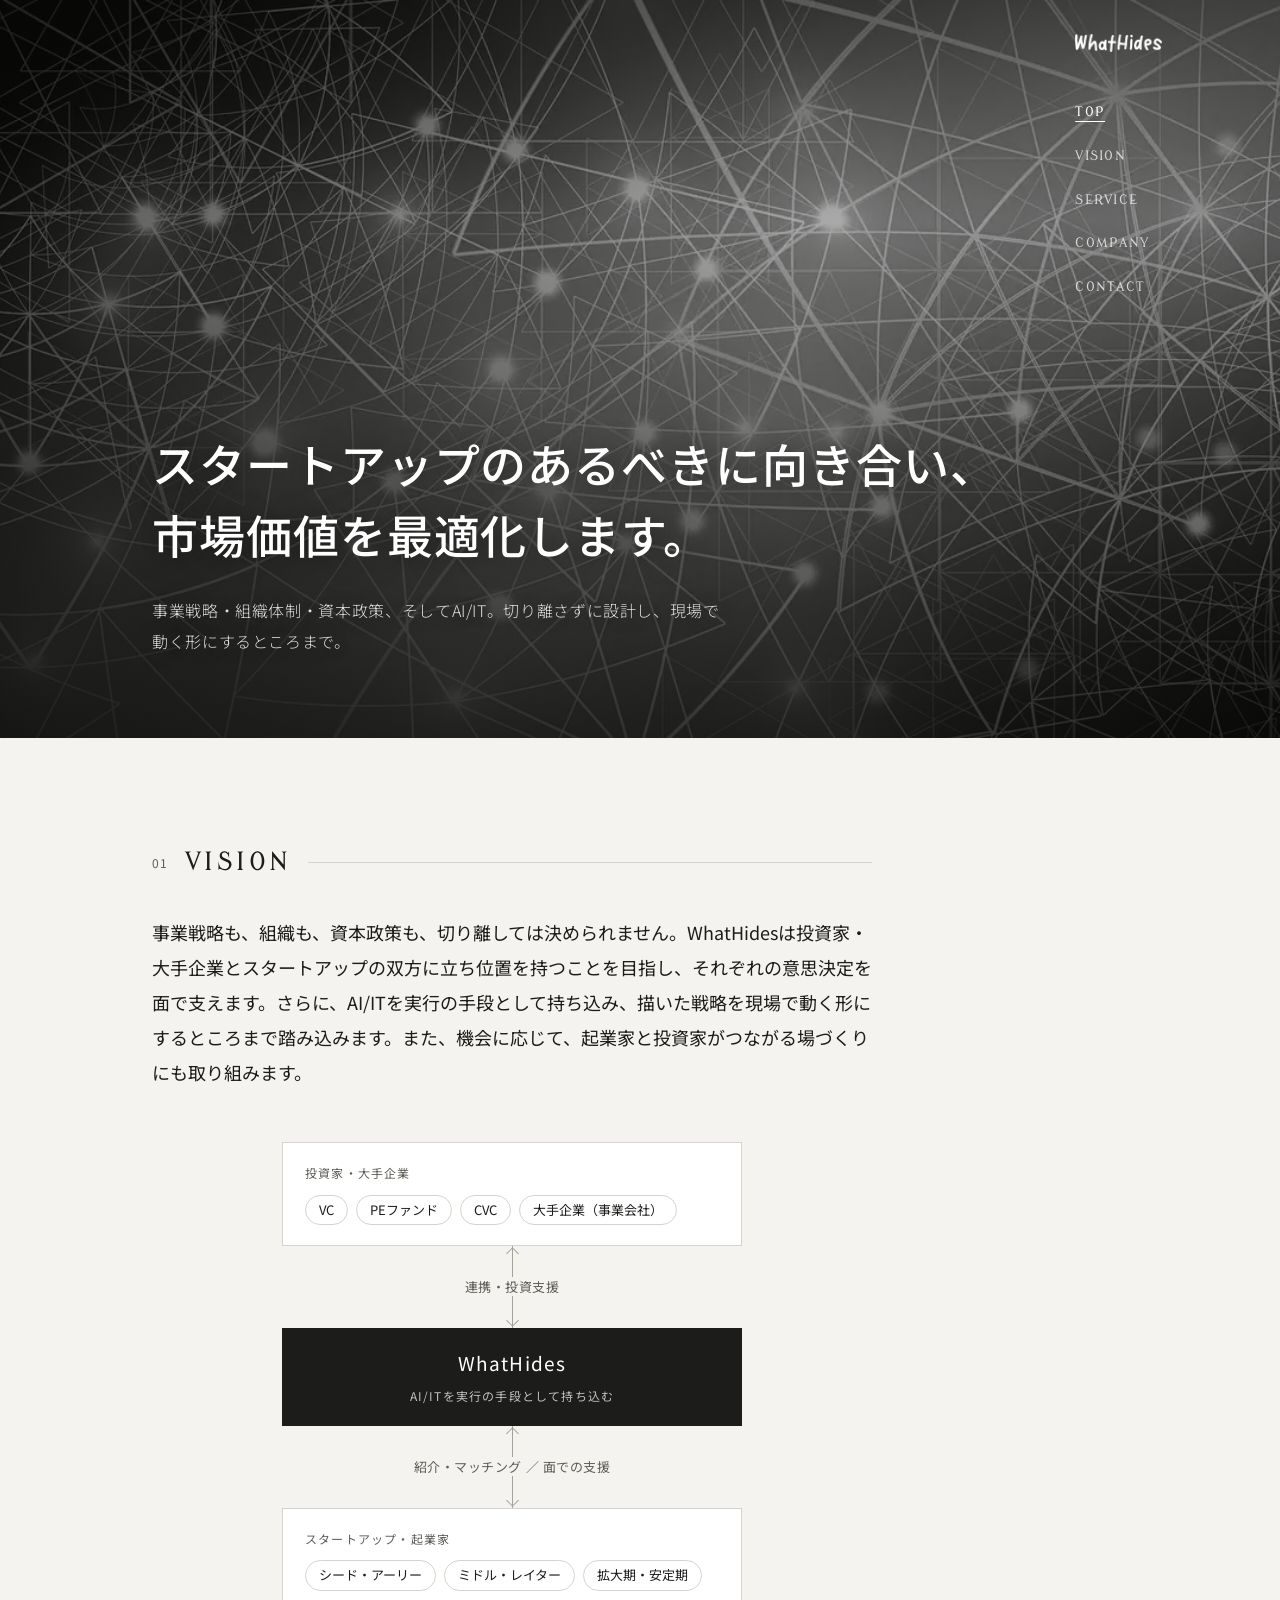
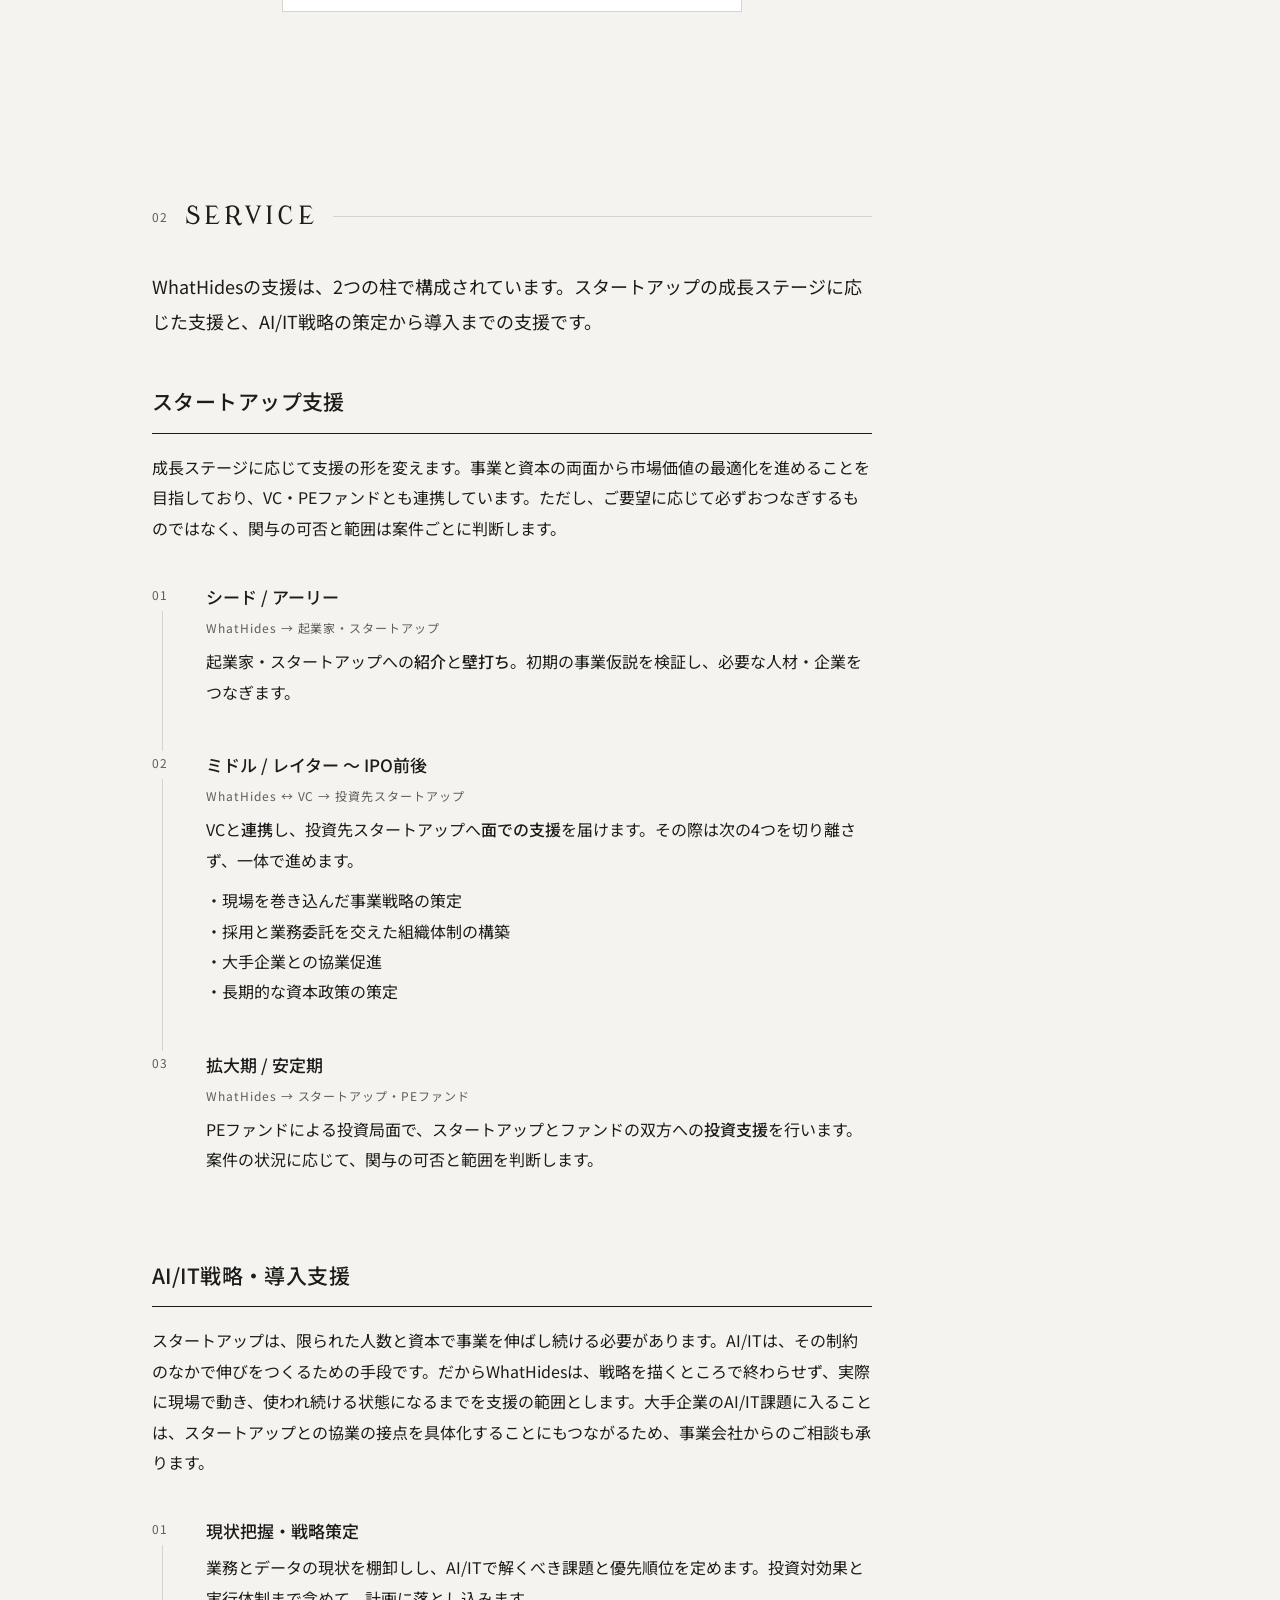
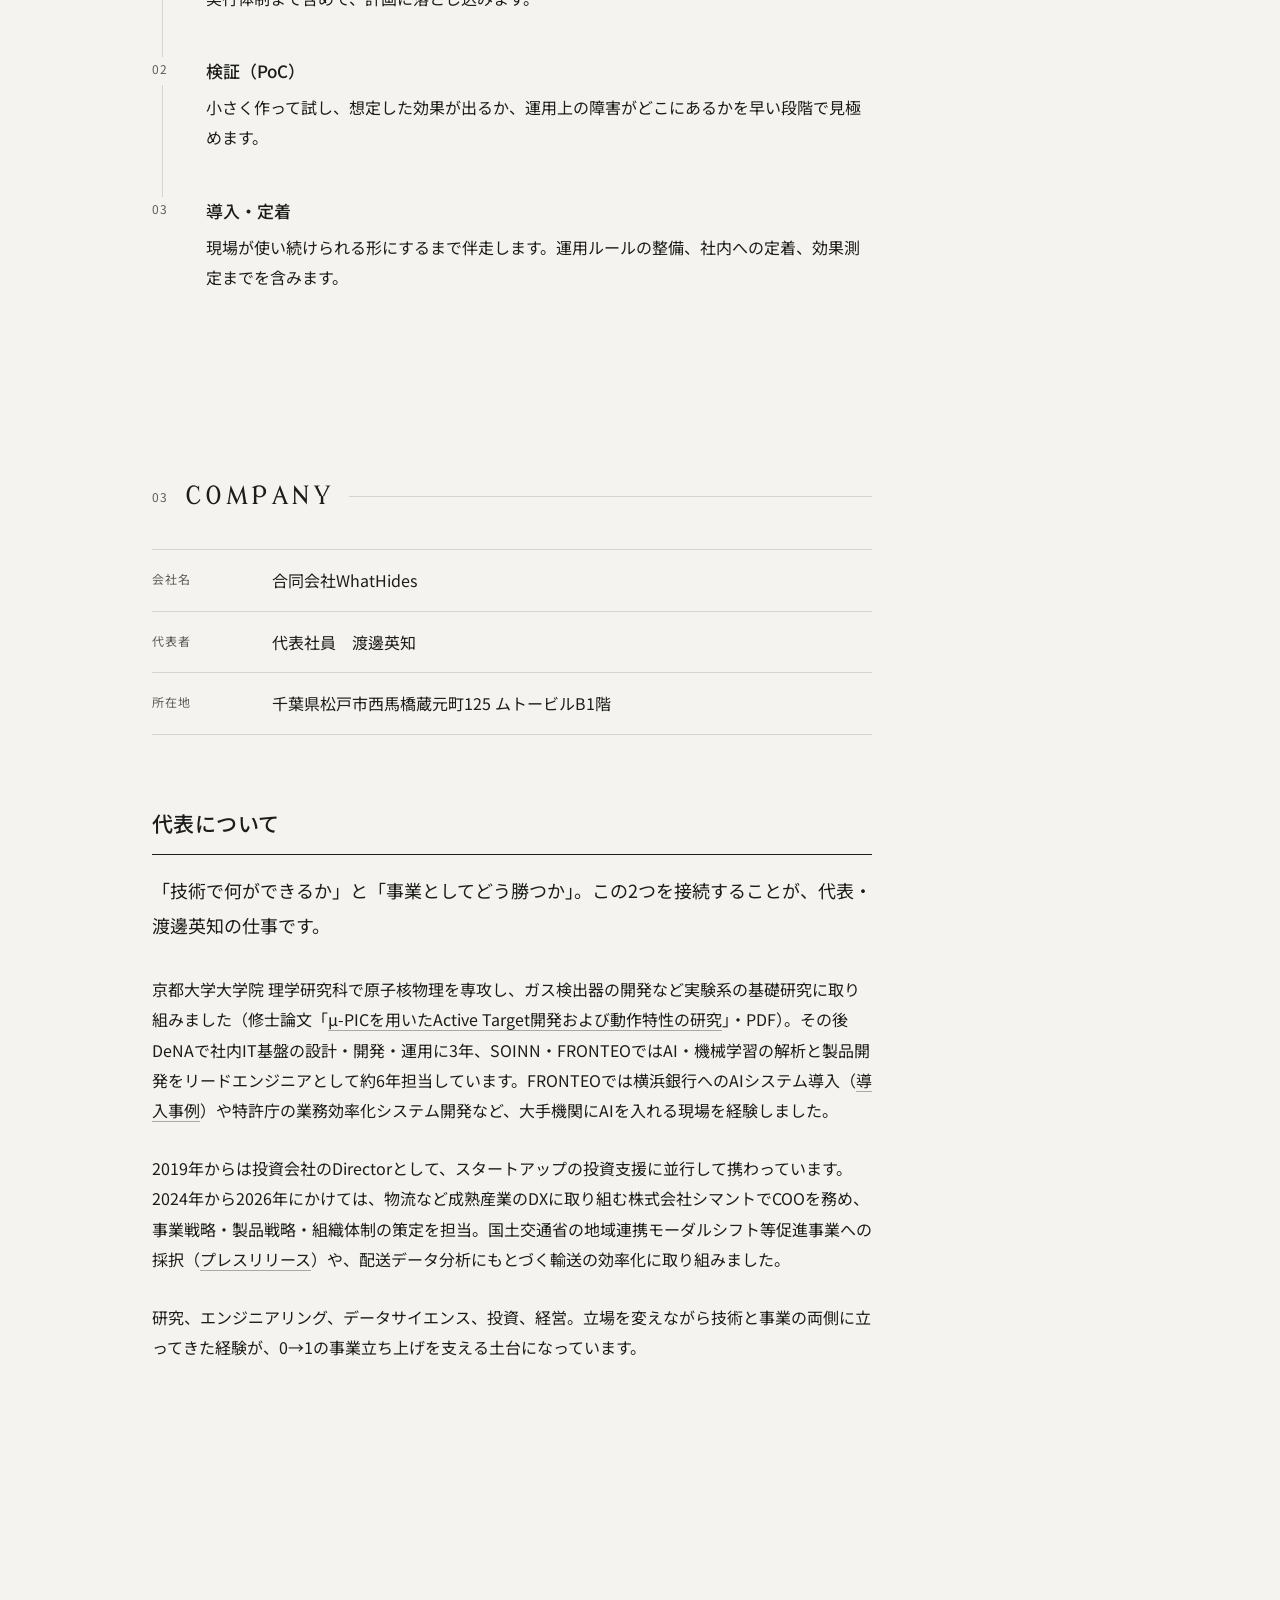
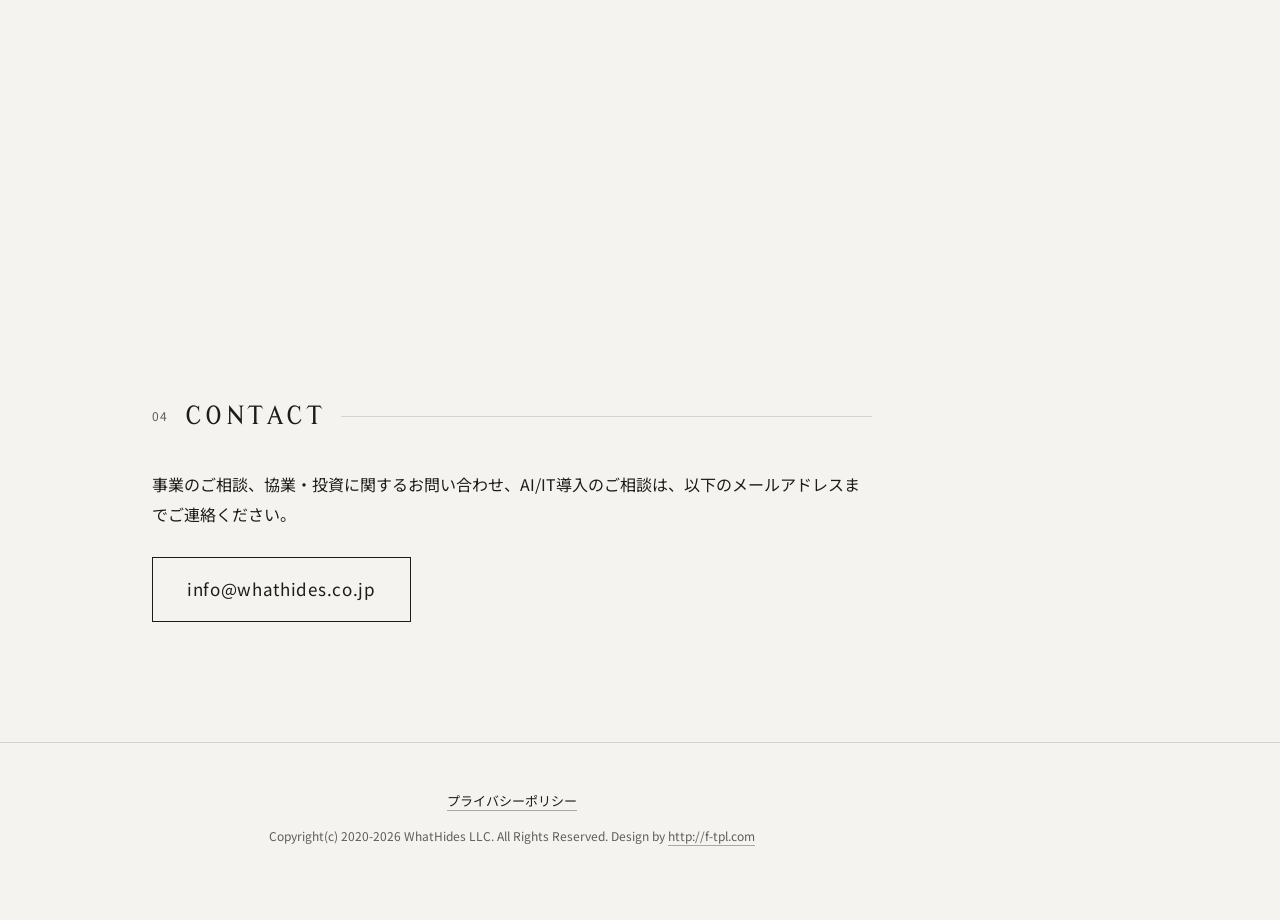
==== commit 55d60f00: "代表紹介に出典リンクを追加 修士論文（京大理学研究科）とFRONTEOの横浜銀行導入事例。 研究内容は本文で平易に言い換え、正式名称はリンク側に置いた。  Co-Authored-By: Claude" ====
--- a/docs/index.html
+++ b/docs/index.html
@@ -227,7 +227,7 @@
           <h3 class="subHead">代表について</h3>
           <div class="profile">
             <p>「技術で何ができるか」と「事業としてどう勝つか」。この2つを接続することが、代表・渡邊英知の仕事です。</p>
-            <p>京都大学大学院 理学研究科で原子核物理を専攻し、実験系の基礎研究に取り組みました。その後DeNAで社内IT基盤の設計・開発・運用に3年、SOINN・FRONTEOではAI・機械学習の解析と製品開発をリードエンジニアとして約6年担当しています。FRONTEOでは横浜銀行へのAIシステム導入や特許庁の業務効率化システム開発など、大手機関にAIを入れる現場を経験しました。</p>
+            <p>京都大学大学院 理学研究科で原子核物理を専攻し、ガス検出器の開発など実験系の基礎研究に取り組みました（修士論文「<a href="https://www-nh.scphys.kyoto-u.ac.jp/articles/thesis/mron/watanabe_master.pdf" target="_blank" rel="noopener noreferrer">µ-PICを用いたActive Target開発および動作特性の研究</a>」・PDF）。その後DeNAで社内IT基盤の設計・開発・運用に3年、SOINN・FRONTEOではAI・機械学習の解析と製品開発をリードエンジニアとして約6年担当しています。FRONTEOでは横浜銀行へのAIシステム導入（<a href="https://kibit.fronteo.com/case-study/boy-1/" target="_blank" rel="noopener noreferrer">導入事例</a>）や特許庁の業務効率化システム開発など、大手機関にAIを入れる現場を経験しました。</p>
             <p>2019年からは投資会社のDirectorとして、スタートアップの投資支援に並行して携わっています。2024年から2026年にかけては、物流など成熟産業のDXに取り組む株式会社シマントでCOOを務め、事業戦略・製品戦略・組織体制の策定を担当。国土交通省の地域連携モーダルシフト等促進事業への採択（<a href="https://prtimes.jp/main/html/rd/p/000000024.000028636.html" target="_blank" rel="noopener noreferrer">プレスリリース</a>）や、配送データ分析にもとづく輸送の効率化に取り組みました。</p>
             <p>研究、エンジニアリング、データサイエンス、投資、経営。立場を変えながら技術と事業の両側に立ってきた経験が、0→1の事業立ち上げを支える土台になっています。</p>
           </div>
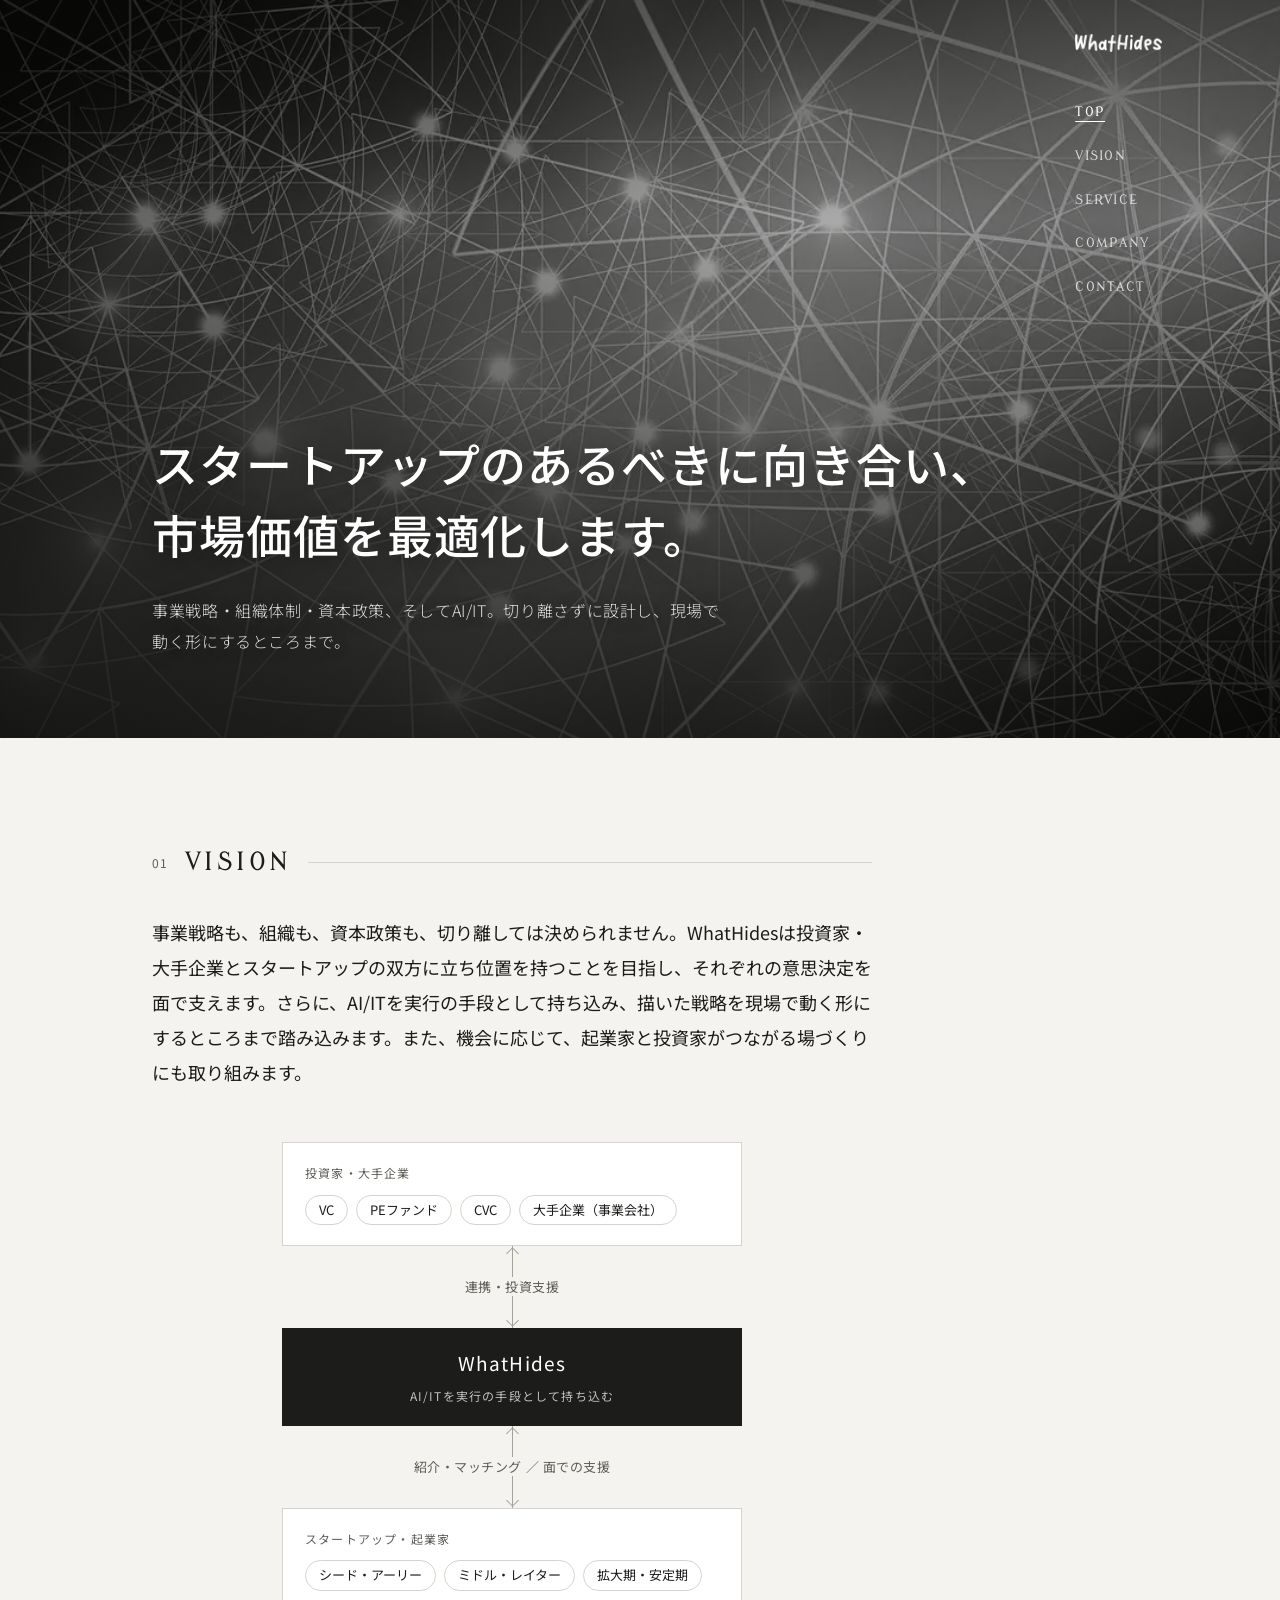
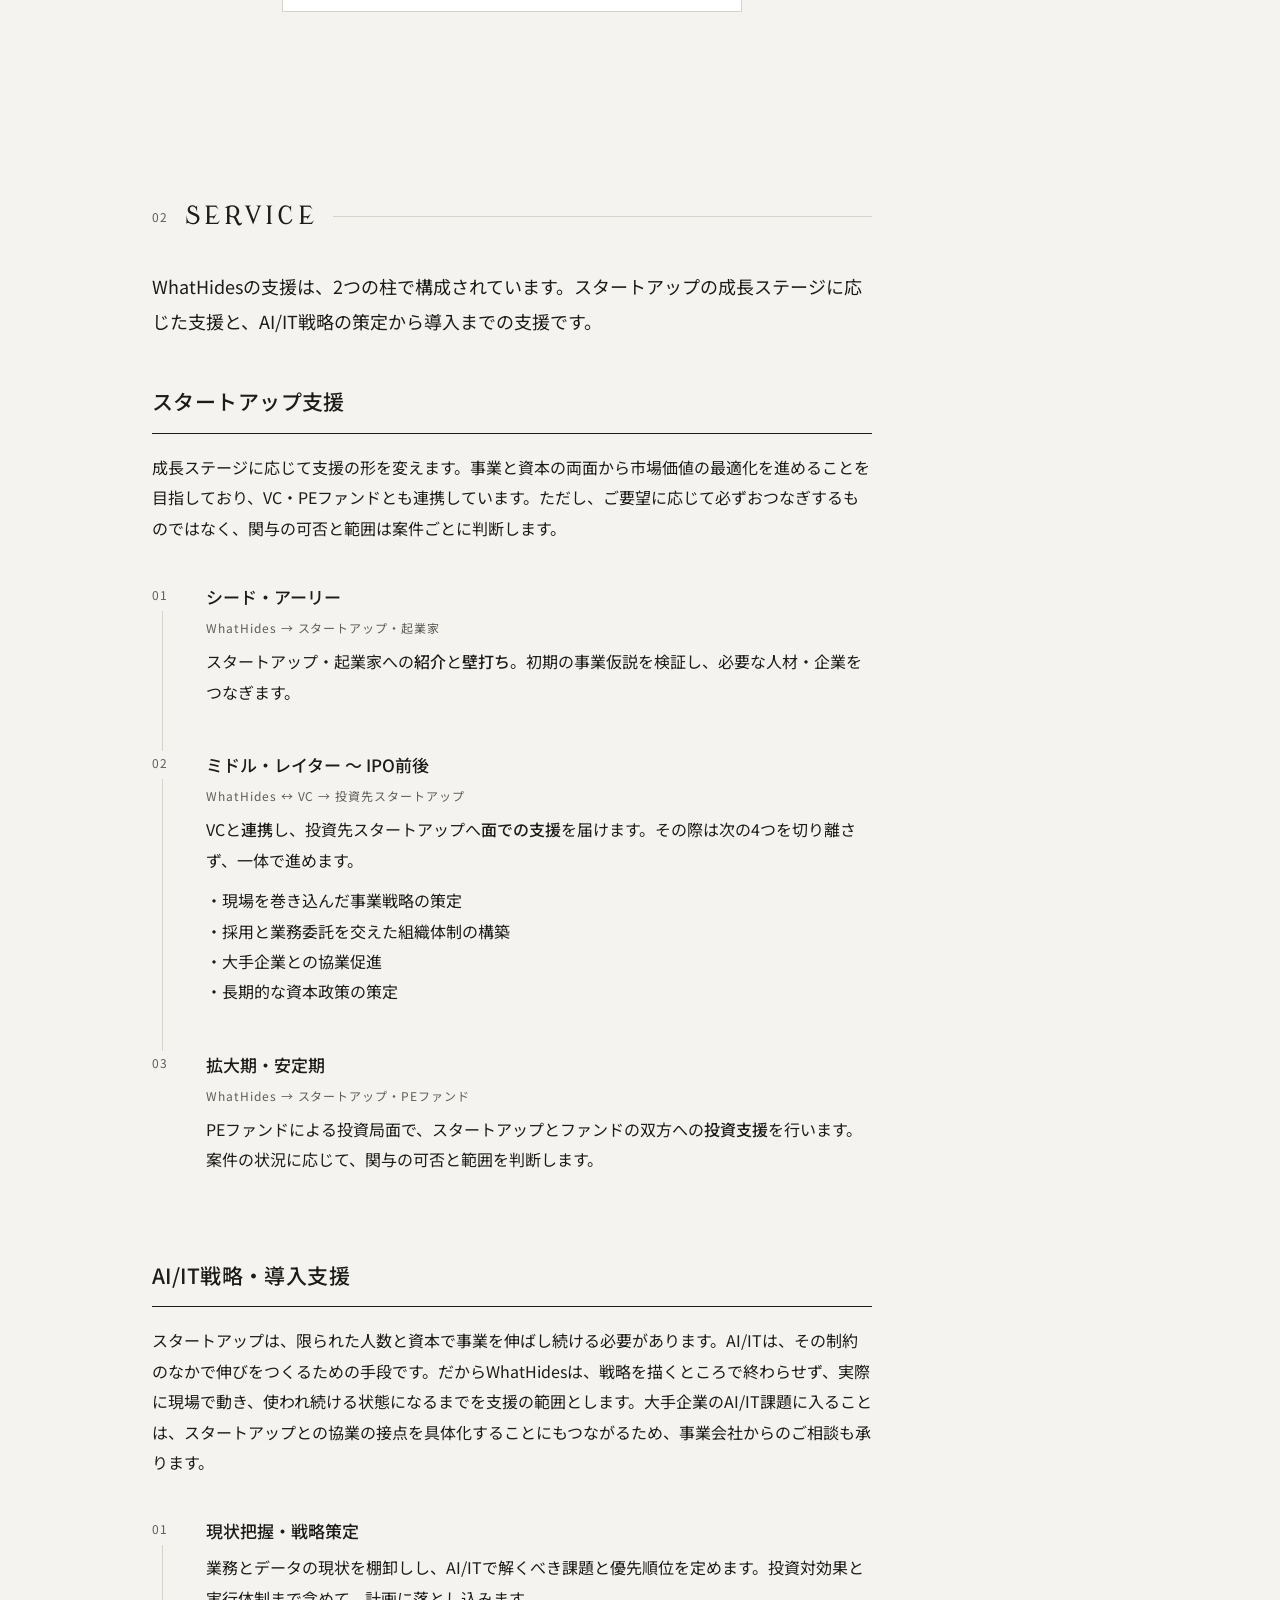
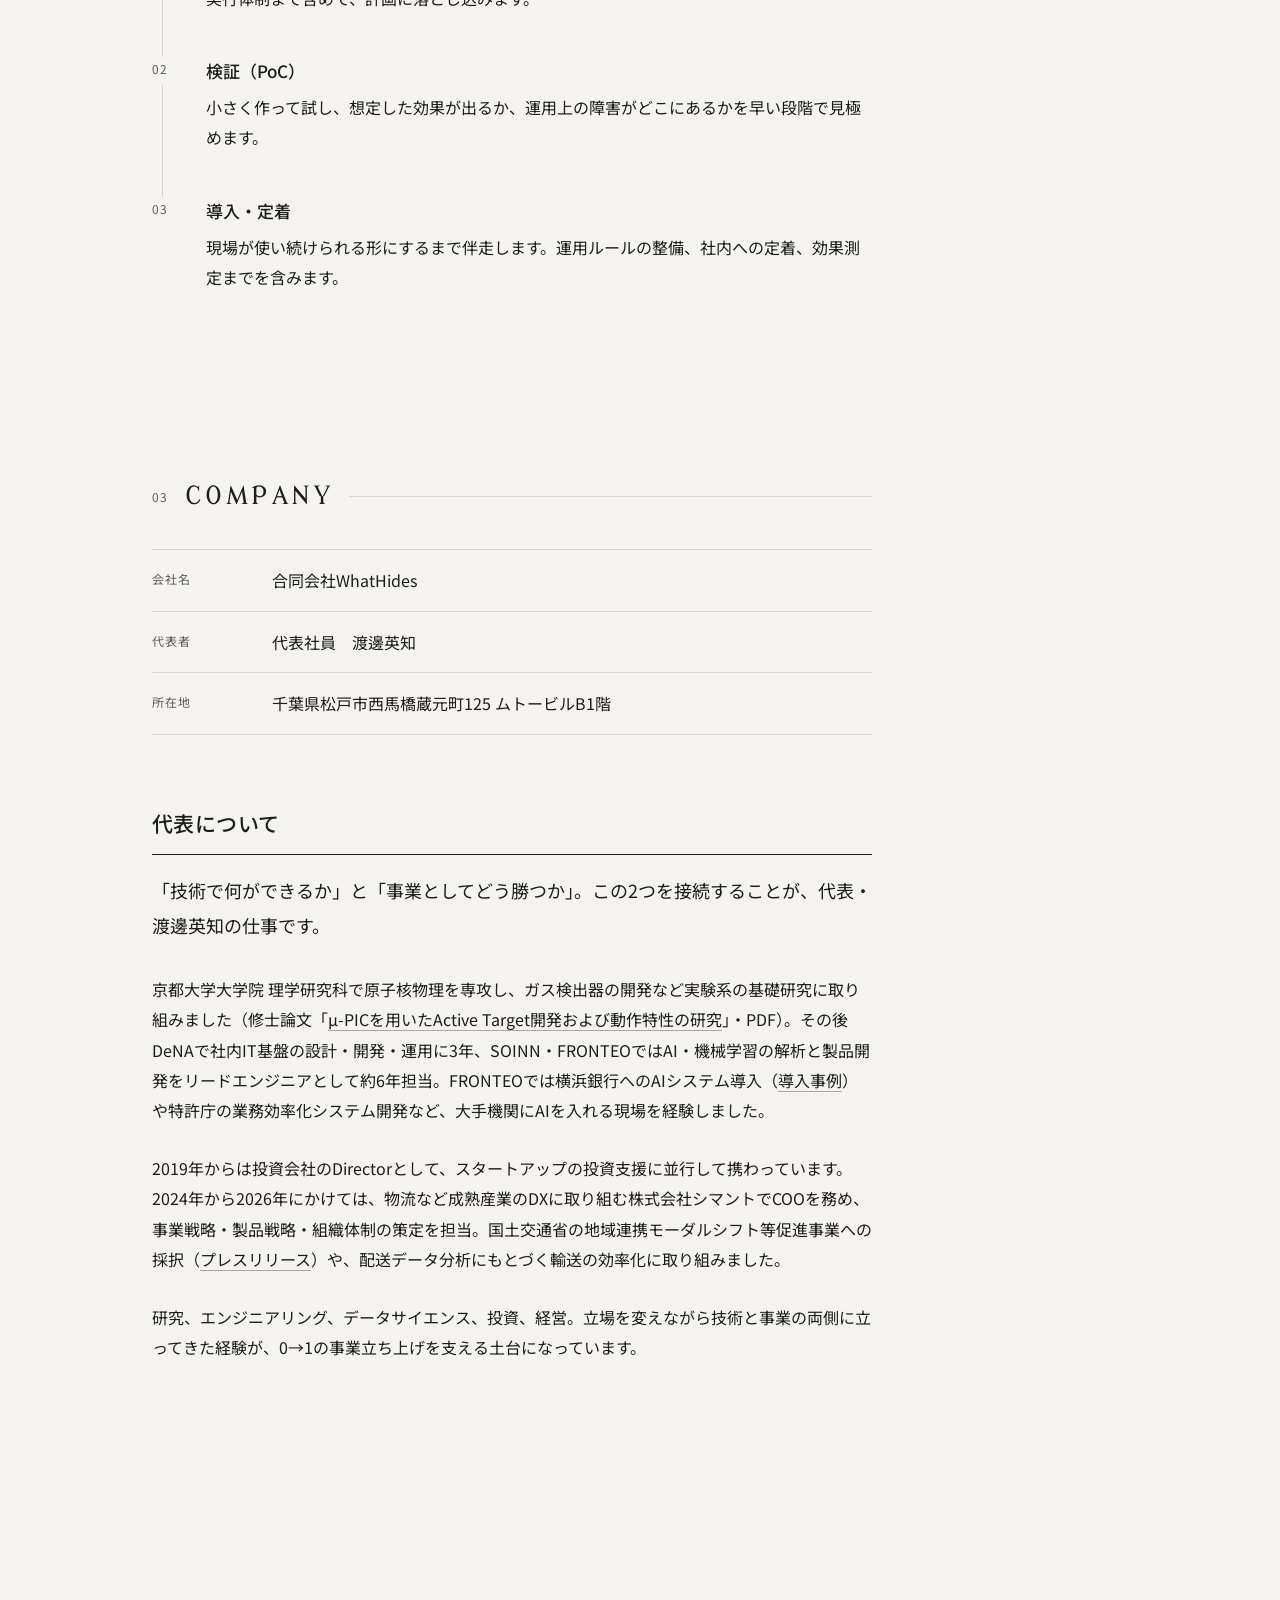
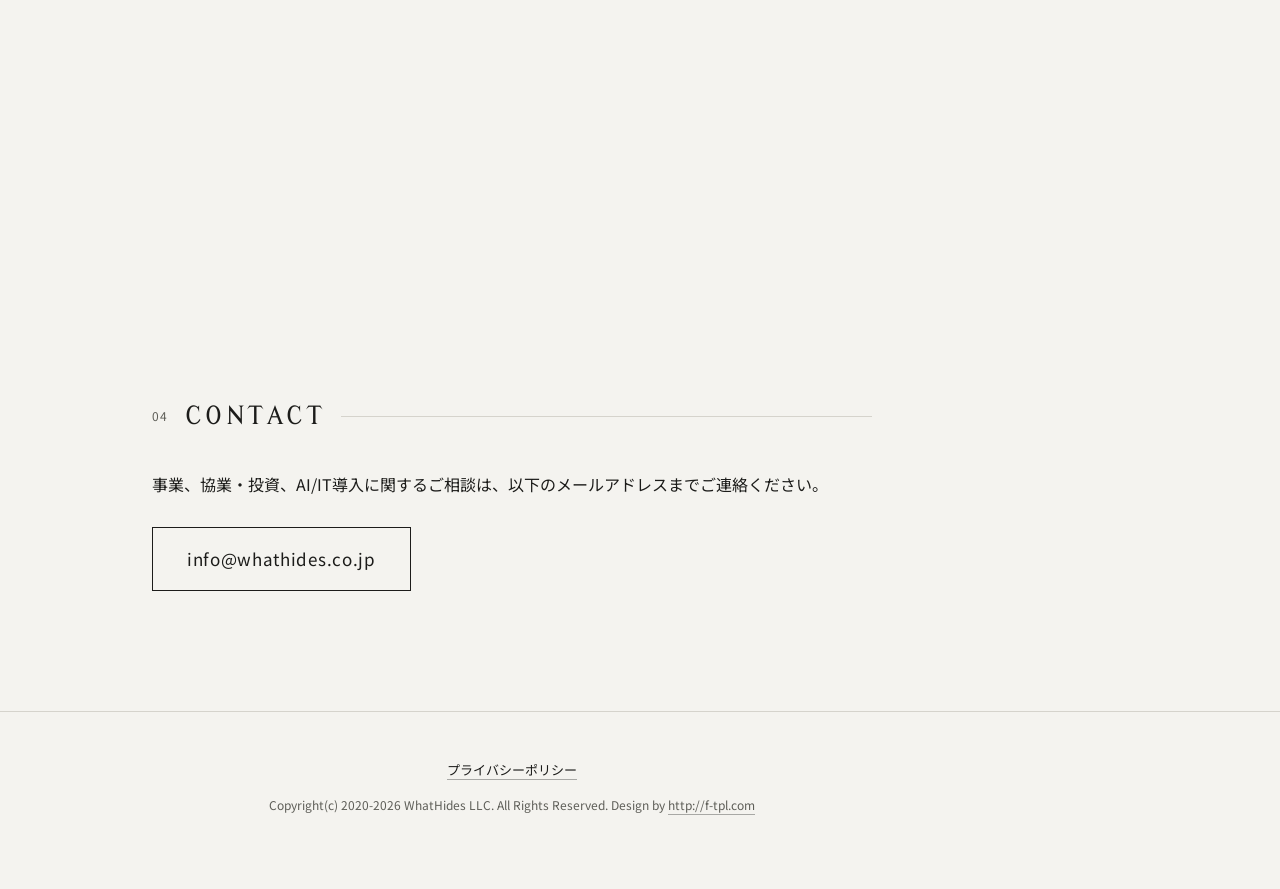
==== commit d8dee2c5: "全体の表記ゆれと構造化データを整理 - ステージ名の区切りを中黒に統一（図とSERVICE見出し） - スタートアップ・起業家の語順を図に合わせる - JSON-LDのemployeeをfounder" ====
--- a/docs/index.html
+++ b/docs/index.html
@@ -41,10 +41,14 @@
     "image": "https://whathides.co.jp/images/ogp.jpg",
     "description": "WhatHidesは、スタートアップの事業戦略・組織体制・協業・資本政策を一体で支援します。投資ファンドとも連携しています。あわせて、AI/IT戦略の策定から導入・定着までを支援します。",
     "email": "info@whathides.co.jp",
-    "employee": {
+    "founder": {
       "@type": "Person",
       "name": "渡邊英知",
-      "jobTitle": "代表社員"
+      "jobTitle": "代表社員",
+      "alumniOf": {
+        "@type": "CollegeOrUniversity",
+        "name": "京都大学"
+      }
     },
     "knowsAbout": [
       "スタートアップ支援",
@@ -164,12 +168,12 @@
             <p class="pillarLead">成長ステージに応じて支援の形を変えます。事業と資本の両面から市場価値の最適化を進めることを目指しており、VC・PEファンドとも連携しています。ただし、ご要望に応じて必ずおつなぎするものではなく、関与の可否と範囲は案件ごとに判断します。</p>
             <ol class="stages">
               <li>
-                <h4>シード / アーリー</h4>
-                <p class="stageWho">WhatHides → 起業家・スタートアップ</p>
-                <p>起業家・スタートアップへの<strong>紹介</strong>と<strong>壁打ち</strong>。初期の事業仮説を検証し、必要な人材・企業をつなぎます。</p>
-              </li>
-              <li>
-                <h4>ミドル / レイター 〜 IPO前後</h4>
+                <h4>シード・アーリー</h4>
+                <p class="stageWho">WhatHides → スタートアップ・起業家</p>
+                <p>スタートアップ・起業家への<strong>紹介</strong>と<strong>壁打ち</strong>。初期の事業仮説を検証し、必要な人材・企業をつなぎます。</p>
+              </li>
+              <li>
+                <h4>ミドル・レイター 〜 IPO前後</h4>
                 <p class="stageWho">WhatHides ↔ VC → 投資先スタートアップ</p>
                 <p>VCと<strong>連携</strong>し、投資先スタートアップへ<strong>面での支援</strong>を届けます。その際は次の4つを切り離さず、一体で進めます。</p>
                 <ul class="bullets">
@@ -180,7 +184,7 @@
                 </ul>
               </li>
               <li>
-                <h4>拡大期 / 安定期</h4>
+                <h4>拡大期・安定期</h4>
                 <p class="stageWho">WhatHides → スタートアップ・PEファンド</p>
                 <p>PEファンドによる投資局面で、スタートアップとファンドの双方への<strong>投資支援</strong>を行います。案件の状況に応じて、関与の可否と範囲を判断します。</p>
               </li>
@@ -227,7 +231,7 @@
           <h3 class="subHead">代表について</h3>
           <div class="profile">
             <p>「技術で何ができるか」と「事業としてどう勝つか」。この2つを接続することが、代表・渡邊英知の仕事です。</p>
-            <p>京都大学大学院 理学研究科で原子核物理を専攻し、ガス検出器の開発など実験系の基礎研究に取り組みました（修士論文「<a href="https://www-nh.scphys.kyoto-u.ac.jp/articles/thesis/mron/watanabe_master.pdf" target="_blank" rel="noopener noreferrer">µ-PICを用いたActive Target開発および動作特性の研究</a>」・PDF）。その後DeNAで社内IT基盤の設計・開発・運用に3年、SOINN・FRONTEOではAI・機械学習の解析と製品開発をリードエンジニアとして約6年担当しています。FRONTEOでは横浜銀行へのAIシステム導入（<a href="https://kibit.fronteo.com/case-study/boy-1/" target="_blank" rel="noopener noreferrer">導入事例</a>）や特許庁の業務効率化システム開発など、大手機関にAIを入れる現場を経験しました。</p>
+            <p>京都大学大学院 理学研究科で原子核物理を専攻し、ガス検出器の開発など実験系の基礎研究に取り組みました（修士論文「<a href="https://www-nh.scphys.kyoto-u.ac.jp/articles/thesis/mron/watanabe_master.pdf" target="_blank" rel="noopener noreferrer">μ-PICを用いたActive Target開発および動作特性の研究</a>」・PDF）。その後DeNAで社内IT基盤の設計・開発・運用に3年、SOINN・FRONTEOではAI・機械学習の解析と製品開発をリードエンジニアとして約6年担当。FRONTEOでは横浜銀行へのAIシステム導入（<a href="https://kibit.fronteo.com/case-study/boy-1/" target="_blank" rel="noopener noreferrer">導入事例</a>）や特許庁の業務効率化システム開発など、大手機関にAIを入れる現場を経験しました。</p>
             <p>2019年からは投資会社のDirectorとして、スタートアップの投資支援に並行して携わっています。2024年から2026年にかけては、物流など成熟産業のDXに取り組む株式会社シマントでCOOを務め、事業戦略・製品戦略・組織体制の策定を担当。国土交通省の地域連携モーダルシフト等促進事業への採択（<a href="https://prtimes.jp/main/html/rd/p/000000024.000028636.html" target="_blank" rel="noopener noreferrer">プレスリリース</a>）や、配送データ分析にもとづく輸送の効率化に取り組みました。</p>
             <p>研究、エンジニアリング、データサイエンス、投資、経営。立場を変えながら技術と事業の両側に立ってきた経験が、0→1の事業立ち上げを支える土台になっています。</p>
           </div>
@@ -250,7 +254,7 @@
           <h2><span class="secNum">04</span><span class="secTitle">CONTACT</span></h2>
         </header>
         <div class="innerS">
-          <p>事業のご相談、協業・投資に関するお問い合わせ、AI/IT導入のご相談は、以下のメールアドレスまでご連絡ください。</p>
+          <p>事業、協業・投資、AI/IT導入に関するご相談は、以下のメールアドレスまでご連絡ください。</p>
           <p class="mail"><a href="mailto:info@whathides.co.jp">info@whathides.co.jp</a></p>
         </div>
       </section>
--- a/docs/css/style.css
+++ b/docs/css/style.css
@@ -515,7 +515,7 @@
   line-height: 1.7;
 }
 
-/* 誰と誰のあいだの支援かを一行で示す（旧 service.png の内容） */
+/* 誰と誰のあいだの支援かを一行で示す */
 .stageWho{
   margin-bottom: 8px;
   color: var(--muted);
